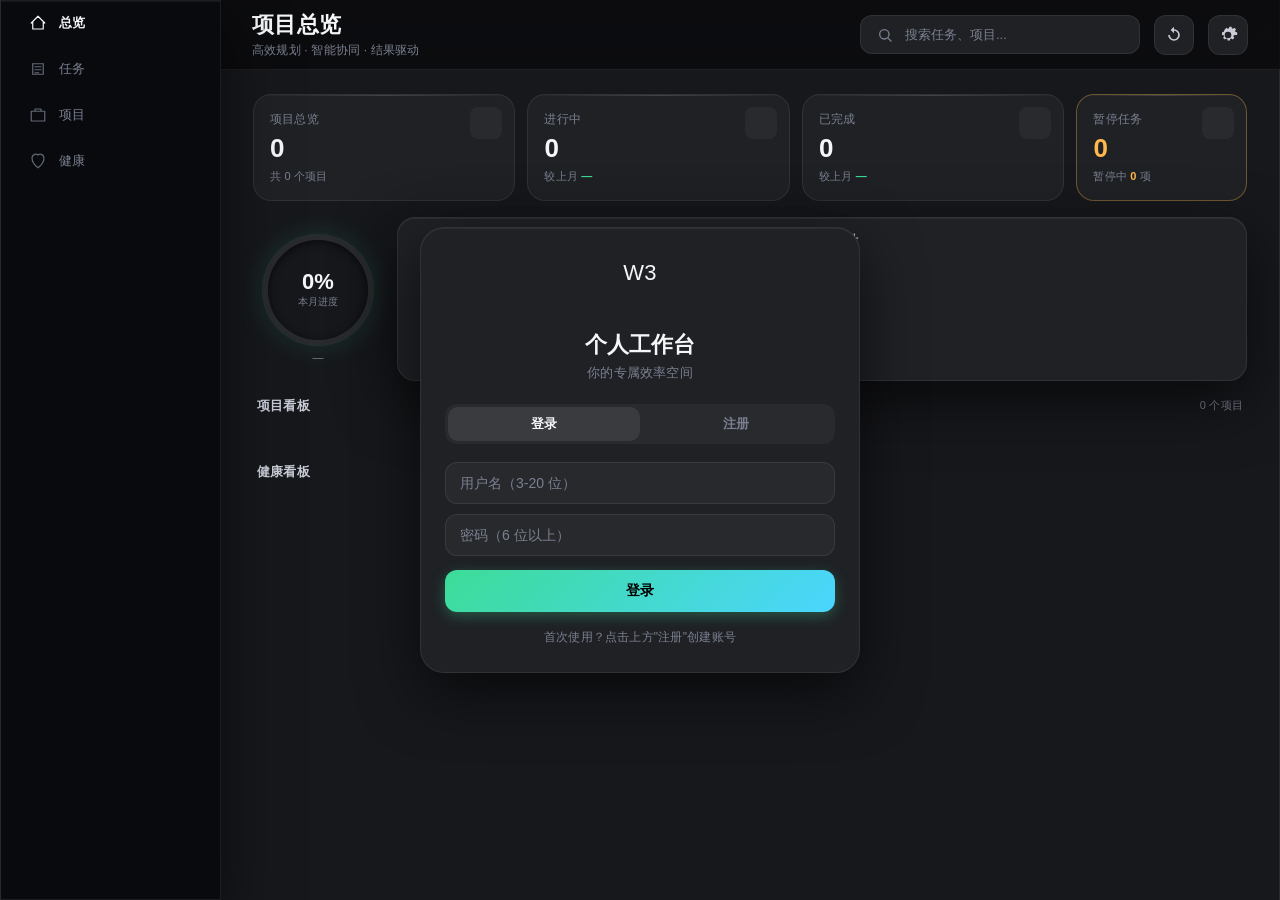
==== index.html @ 2afe7584 "总览统计联动与项目卡片交互：已完成/暂停任务关联项目、本月任务进度、睡眠图刻度与色、半小时档、项目展开任务互斥、编辑按钮、暂停配色、健康达标变色、头像背框取消" ====
<!DOCTYPE html>
<html lang="zh-CN">
<head>
<meta charset="UTF-8">
<meta name="viewport" content="width=device-width, initial-scale=1.0, maximum-scale=1.0, user-scalable=no">
<meta name="theme-color" content="#000000">
<title>个人工作台 - Personal Workbench</title>
<link rel="stylesheet" href="style.css">
</head>
<body>
  <!-- 背景动效层 -->
  <div class="bg-aurora"></div>
  <div class="bg-grid"></div>

  <!-- ========== 登录页 ========== -->
  <div class="auth-page" id="authPage">
    <div class="auth-card glass">
      <div class="auth-logo">
        <span class="brand-logo">W3</span>
      </div>
      <h1 class="auth-title">个人工作台</h1>
      <p class="auth-subtitle">你的专属效率空间</p>

      <div class="auth-tabs">
        <button class="auth-tab active" data-auth="login">登录</button>
        <button class="auth-tab" data-auth="register">注册</button>
      </div>

      <div class="auth-form">
        <input type="text" id="authUsername" placeholder="用户名（3-20 位）" autocomplete="off">
        <input type="password" id="authPassword" placeholder="密码（6 位以上）" autocomplete="off">
        <button class="btn btn-primary auth-submit" id="authSubmit">登录</button>
      </div>

      <div class="auth-hint" id="authHint">
        首次使用？点击上方"注册"创建账号
      </div>
    </div>
  </div>

  <!-- ========== App 主体（登录后显示） ========== -->
  <div id="appShell" style="display:none;">
    <!-- 顶部操作栏 -->
    <header class="top-bar">
      <div class="top-left" id="topLeft">
        <div class="avatar-wrapper" id="avatarWrap" title="点击修改头像和名称">
          <div class="avatar" id="avatarImg"></div>
          <div class="avatar-info">
            <span class="avatar-name" id="avatarName">我的工作台</span>
            <span class="avatar-company" id="avatarCompany">未设置公司</span>
          </div>
          <span class="avatar-edit-hint">✎</span>
        </div>
      </div>
      <div class="top-center" id="topCenter">
        <div class="page-title" id="pageTitle">项目总览</div>
        <div class="page-subtitle">高效规划 · 智能协同 · 结果驱动</div>
      </div>
      <div class="top-right">
        <div class="top-search" id="topSearch">
          <svg viewBox="0 0 24 24" width="16" height="16"><circle cx="11" cy="11" r="7" stroke="currentColor" stroke-width="2" fill="none"/><path d="M21 21l-4.35-4.35" stroke="currentColor" stroke-width="2" fill="none" stroke-linecap="round"/></svg>
          <input type="text" placeholder="搜索任务、项目..." id="globalSearchInput">
        </div>
        <button class="icon-btn" id="historyBtn" title="统计">
          <svg viewBox="0 0 24 24" width="20" height="20"><path d="M12 5V2L8 6l4 4V7a5 5 0 1 1-5 5H5a7 7 0 1 0 7-7Z" fill="currentColor"/></svg>
        </button>
        <button class="icon-btn" id="settingsBtn" title="设置">
          <svg viewBox="0 0 24 24" width="20" height="20"><path d="M12 8a4 4 0 1 0 0 8 4 4 0 0 0 0-8Zm9 4-2 .3a7.5 7.5 0 0 1-.6 1.5l1.3 1.6-2 2-1.6-1.3a7.5 7.5 0 0 1-1.5.6l-.3 2h-2.8l-.3-2a7.5 7.5 0 0 1-1.5-.6l-1.6 1.3-2-2 1.3-1.6a7.5 7.5 0 0 1-.6-1.5l-2-.3V8.7l2-.3a7.5 7.5 0 0 1 .6-1.5L8.1 5.3l2-2 1.6 1.3a7.5 7.5 0 0 1 1.5-.6l.3-2h2.8l.3 2a7.5 7.5 0 0 1 1.5.6l1.6-1.3 2 2-1.3 1.6a7.5 7.5 0 0 1 .6 1.5l2 .3V12Z" fill="currentColor"/></svg>
        </button>
      </div>
    </header>

    <!-- 侧边栏/底部 Tab -->
    <nav class="tab-bar glass" id="tabBar">
      <button class="tab active" data-tab="overview">
        <svg viewBox="0 0 24 24" width="20" height="20"><path d="M3 12 12 3l9 9M5 10v10h14V10" stroke="currentColor" stroke-width="1.6" fill="none" stroke-linecap="round" stroke-linejoin="round"/></svg>
        <span>总览</span>
      </button>
      <button class="tab" data-tab="tasks">
        <svg viewBox="0 0 24 24" width="20" height="20"><path d="M5 5h14v14H5zM8 9h8M8 13h8M8 17h5" stroke="currentColor" stroke-width="1.6" fill="none" stroke-linecap="round"/></svg>
        <span>任务</span>
      </button>
      <button class="tab tab-add" id="fabBtn" title="新增">
        <span class="tab-add-bg">
          <svg viewBox="0 0 24 24" width="22" height="22"><path d="M12 5v14M5 12h14" stroke="currentColor" stroke-width="2" stroke-linecap="round"/></svg>
        </span>
      </button>
      <button class="tab" data-tab="projects">
        <svg viewBox="0 0 24 24" width="20" height="20"><path d="M3 7h18v13H3zM8 7V4h8v3" stroke="currentColor" stroke-width="1.6" fill="none" stroke-linecap="round" stroke-linejoin="round"/></svg>
        <span>项目</span>
      </button>
      <button class="tab" data-tab="health">
        <svg viewBox="0 0 24 24" width="20" height="20"><path d="M12 21s-8-6-8-13A5 5 0 0 1 12 4a5 5 0 0 1 8 4c0 7-8 13-8 13Z" stroke="currentColor" stroke-width="1.6" fill="none" stroke-linecap="round"/></svg>
        <span>健康</span>
      </button>
    </nav>

    <!-- 主内容区 -->
    <main class="app-main" id="appMain">

    <!-- ========== 项目总览页 ========== -->
    <section class="page page-overview active" id="pageOverview">
      <!-- 统计卡片组 -->
      <div class="stats-row">
        <div class="stat-card">
          <div class="stat-label">项目总览</div>
          <div class="stat-value" id="statTotalProj">0</div>
          <div class="stat-meta">共 <span id="statTotalProjSub">0</span> 个项目</div>
        </div>
        <div class="stat-card">
          <div class="stat-label">进行中</div>
          <div class="stat-value" id="statActive">0</div>
          <div class="stat-meta">较上月 <span class="up" id="statActiveTrend">—</span></div>
        </div>
        <div class="stat-card">
          <div class="stat-label">已完成</div>
          <div class="stat-value" id="statDone">0</div>
          <div class="stat-meta">较上月 <span class="up" id="statDoneTrend">—</span></div>
        </div>
        <div class="stat-card paused">
          <div class="stat-label">暂停任务</div>
          <div class="stat-value" id="statPaused">0</div>
          <div class="stat-meta">暂停中 <span class="down" id="statPausedSub">0</span> 项</div>
        </div>
      </div>

      <!-- 进度飞轮 + 年度柱状图（左）+ 今日任务预览（右） -->
      <div class="progress-section">
        <div class="progress-label" id="progressDateLabel">本月进度</div>
        <div class="progress-row">
          <div class="progress-circle-wrap">
            <div class="progress-circle" id="progressCircle">
              <div class="circle-inner">
                <div class="circle-pct" id="circlePct">0%</div>
                <div class="circle-caption">本月进度</div>
              </div>
            </div>
            <div class="progress-days" id="progressDays">—</div>
          </div>
          <div class="yearly-chart glass" id="yearlyChart">
            <div class="chart-title">年度项目统计</div>
            <div class="chart-bars" id="chartBars">
              <!-- JS 渲染每月柱状图 -->
            </div>
            <div class="chart-legend">
              <span><i style="background:var(--accent)"></i> 每月新增项目</span>
            </div>
          </div>
          <!-- PC端：AI 智能助手 -->
          <div class="ai-assistant glass" id="aiAssistant">
            <div class="ai-head">
              <div class="ai-avatar">✨</div>
              <div class="ai-title">AI 智能助手</div>
            </div>
            <div class="ai-body">
              <div class="ai-section">
                <div class="ai-section-title">🎯 今日焦点</div>
                <div class="ai-focus-list" id="aiFocusList">
                  <div class="empty-hint">暂无高优先级任务</div>
                </div>
              </div>
              <div class="ai-section">
                <div class="ai-section-title">💡 智能建议</div>
                <div class="ai-suggestion" id="aiSuggestion">正在分析你的工作数据...</div>
              </div>
              <div class="ai-section">
                <div class="ai-section-title">📊 最新动态</div>
                <div class="ai-news-list" id="aiNewsList">
                  <div class="empty-hint">暂无动态</div>
                </div>
              </div>
            </div>
          </div>
        </div>
      </div>

      <!-- 项目看板 + 健康看板（左右并排） -->
      <div class="overview-bottom-row">
        <!-- 项目卡片组 -->
        <div class="overview-projects-panel">
          <div class="panel-head">
            <span class="panel-title">项目看板</span>
            <span class="panel-meta" id="overviewProjectCount">0 个项目</span>
          </div>
          <div class="projects-row" id="overviewProjects">
            <!-- JS 渲染 -->
          </div>
          <!-- 任务搜索框（位于项目看板面板下方，右侧搜索图标做确认搜索） -->
          <div class="search-bar overview-search">
            <input type="text" placeholder="搜索任务、项目..." id="searchInput">
            <button class="search-btn" id="searchBtn" title="搜索">
              <svg viewBox="0 0 24 24" width="18" height="18"><circle cx="11" cy="11" r="7" stroke="currentColor" stroke-width="1.8" fill="none" stroke-linecap="round"/><path d="M16.5 16.5 21 21" stroke="currentColor" stroke-width="1.8" fill="none" stroke-linecap="round"/></svg>
            </button>
          </div>
        </div>
        <!-- 健康看板 -->
        <div class="overview-health-panel">
          <div class="panel-head">
            <span class="panel-title">健康看板</span>
          </div>
          <div class="health-dashboard" id="healthDashboard">
            <!-- JS 渲染 -->
          </div>
        </div>
      </div>

    </section>

    <!-- ========== 任务管理页（日历 + 今日待办 + 本周任务） ========== -->
    <section class="page page-tasks" id="pageTasks">
      <!-- 日历区域 -->
      <div class="calendar-wrap glass">
        <div class="cal-header">
          <button class="cal-nav" id="prevMonth">‹</button>
          <div class="cal-title" id="calTitle">2025年5月</div>
          <button class="cal-nav" id="nextMonth">›</button>
        </div>
        <div class="cal-weekdays">
          <span>一</span><span>二</span><span>三</span><span>四</span><span>五</span><span>六</span><span>日</span>
        </div>
        <div class="cal-days" id="calDays"></div>
      </div>

      <!-- 今日待办（可折叠） -->
      <div class="collapsible-section">
        <button class="collapse-header" id="todayTasksHeader">
          <span class="collapse-title">
            <span class="collapse-icon"><svg viewBox="0 0 24 24" width="17" height="17"><rect x="4" y="4" width="16" height="16" rx="2.5" stroke="currentColor" stroke-width="1.6" fill="none"/><path d="M8 9h8M8 13h5" stroke="currentColor" stroke-width="1.6" fill="none" stroke-linecap="round"/></svg></span>
            今日待办
          </span>
          <span class="collapse-meta">
            <span class="badge" id="taskCount">0</span>
            <span class="collapse-arrow" id="todayTasksArrow">▾</span>
          </span>
        </button>
        <div class="collapse-body" id="todayTasksBody">
          <div class="task-list" id="taskList"></div>
        </div>
      </div>

      <!-- 本周任务（可折叠） -->
      <div class="collapsible-section">
        <button class="collapse-header" id="weekTasksHeader">
          <span class="collapse-title">
            <span class="collapse-icon"><svg viewBox="0 0 24 24" width="17" height="17"><rect x="3.5" y="5" width="17" height="16" rx="2" stroke="currentColor" stroke-width="1.6" fill="none"/><path d="M3.5 9.5h17M8 3v4M16 3v4" stroke="currentColor" stroke-width="1.6" fill="none" stroke-linecap="round"/></svg></span>
            本周任务
          </span>
          <span class="collapse-meta">
            <span class="badge" id="eventCount">0</span>
            <span class="collapse-arrow" id="weekTasksArrow">▾</span>
          </span>
        </button>
        <div class="collapse-body" id="weekTasksBody">
          <div class="event-list" id="eventList"></div>
        </div>
      </div>

      <!-- 所有任务（可折叠，含已完成） -->
      <div class="collapsible-section">
        <button class="collapse-header" id="allTasksHeader">
          <span class="collapse-title">
            <span class="collapse-icon"><svg viewBox="0 0 24 24" width="17" height="17"><path d="M4 6h11M4 12h11M4 18h11" stroke="currentColor" stroke-width="1.6" fill="none" stroke-linecap="round"/><circle cx="19" cy="6" r="0.8" fill="currentColor"/><circle cx="19" cy="12" r="0.8" fill="currentColor"/><circle cx="19" cy="18" r="0.8" fill="currentColor"/></svg></span>
            所有任务
          </span>
          <span class="collapse-meta">
            <span class="badge" id="taskAllCount">0</span>
            <span class="collapse-arrow" id="allTasksArrow">▾</span>
          </span>
        </button>
        <div class="collapse-body" id="allTasksBody">
          <div class="task-list" id="taskAllList"></div>
        </div>
      </div>
    </section>

    <!-- ========== 项目管理页 ========== -->
    <section class="page page-projects" id="pageProjects">
      <div class="section-header">
        <h2>我的项目</h2>
        <span class="badge" id="projCount">0</span>
      </div>
      <div class="project-summary glass" id="projSummary">
        <!-- 汇总由 JS 渲染 -->
      </div>
      <div class="project-full-list" id="projectFullList">
        <!-- 项目卡片由 JS 渲染 -->
      </div>
    </section>

    <!-- ========== 健康管理页 ========== -->
    <section class="page page-health" id="pageHealth">
      <!-- 子Tab -->
      <div class="health-tabs">
        <button class="health-tab active" data-sub="sport">运动训练</button>
        <button class="health-tab" data-sub="weight">体重管理</button>
        <button class="health-tab" data-sub="habit">习惯打卡</button>
        <button class="health-tab" data-sub="camping">户外露营</button>
      </div>

      <!-- 运动训练 -->
      <div class="health-panel active" id="panelSport">
        <!-- 计划 -->
        <div class="health-plan glass" id="sportPlan"></div>
        <!-- 录入按钮 -->
        <button class="btn btn-primary health-log-btn" id="sportLogBtn"><svg viewBox="0 0 24 24" width="18" height="18"><path d="M17 3l4 4L8 20l-5 1 1-5L17 3Z" stroke="currentColor" stroke-width="1.7" fill="none" stroke-linejoin="round"/></svg> 记录运动</button>
        <!-- 周图表 -->
        <div class="health-chart glass" id="sportChart"></div>
        <!-- 历史 -->
        <div class="health-history" id="sportHistory"></div>
      </div>

      <!-- 体重管理 -->
      <div class="health-panel" id="panelWeight">
        <div class="health-plan glass" id="weightPlan"></div>
        <button class="btn btn-primary health-log-btn" id="weightLogBtn"><svg viewBox="0 0 24 24" width="18" height="18"><path d="M17 3l4 4L8 20l-5 1 1-5L17 3Z" stroke="currentColor" stroke-width="1.7" fill="none" stroke-linejoin="round"/></svg> 记录体重</button>
        <div class="health-chart glass" id="weightChart"></div>
        <div class="health-history" id="weightHistory"></div>
      </div>

      <!-- 习惯打卡 -->
      <div class="health-panel" id="panelHabit">
        <!-- 早睡/早起 预设习惯（在添加习惯按钮上方） -->
        <div class="habit-preset" id="habitPreset"></div>
        <!-- 添加习惯按钮（与记录运动一致的横向绿色模块） -->
        <button class="btn btn-primary health-log-btn" id="habitAddBtn" style="margin-bottom:10px;">+ 添加习惯</button>
        <!-- 其他新建习惯 -->
        <div class="habit-grid" id="habitGrid">
          <!-- JS 渲染双列习惯卡 -->
        </div>
      </div>

      <!-- 户外露营 -->
      <div class="health-panel" id="panelCamping">
        <!-- 露营装备看板（最上面） -->
        <div class="camping-gear glass" id="campingGear"></div>
        <!-- 记录露营 -->
        <button class="btn btn-primary health-log-btn" id="campingLogBtn"><svg viewBox="0 0 24 24" width="18" height="18"><path d="M12 4 3 19h18L12 4Z" stroke="currentColor" stroke-width="1.7" fill="none" stroke-linejoin="round"/><path d="M12 4l2.5 15M12 4 9.5 19M5 14h14" stroke="currentColor" stroke-width="1.7" fill="none" stroke-linecap="round" stroke-linejoin="round"/></svg> 记录露营</button>
        <!-- 露营看板 -->
        <div class="camping-board glass" id="campingBoard"></div>
        <!-- 历史记录 -->
        <div class="camping-history" id="campingHistory"></div>
      </div>
    </section>
  </main>

  <!-- ========== 设置中心页（覆盖式） ========== -->
  <section class="settings-page" id="settingsPage">
    <header class="settings-header glass">
      <button class="icon-btn" id="settingsBack">‹</button>
      <h2>设置中心</h2>
      <span style="width:36px;"></span>
    </header>

    <div class="settings-body">

      <!-- 一、账号与同步 -->
      <div class="settings-group">
        <div class="group-title">一、账号与同步</div>
        <div class="settings-card glass">
          <div class="settings-row" id="rowProfile">
            <span>登录账号</span>
            <span class="settings-row-hint" id="loginAccountName">—</span>
          </div>
          <div class="settings-row clickable" id="rowChangePwd">
            <span>修改登录密码</span>
            <span class="arrow">›</span>
          </div>
          <div class="settings-row clickable" id="rowLogout">
            <span class="danger-text">退出登录</span>
            <span class="arrow">›</span>
          </div>
        </div>
      </div>

      <!-- 二、任务 & 项目通用配置 -->
      <div class="settings-group">
        <div class="group-title">二、任务 & 项目通用配置</div>
        <div class="settings-card glass">
          <div class="settings-row clickable" id="rowTagManage">
            <span>自定义标签管理</span>
            <span class="settings-row-hint" id="tagCountHint">0 个标签</span>
            <span class="arrow">›</span>
          </div>
          <div class="settings-row">
            <span>工时小数点保留</span>
            <select class="form-select-sm" id="workHourDecimals" onchange="saveSettingsPrefs()">
              <option value="0">整数</option>
              <option value="1" selected>1 位小数</option>
              <option value="2">2 位小数</option>
            </select>
          </div>
          <div class="settings-row">
            <span>工时单位</span>
            <select class="form-select-sm" id="workHourUnit" onchange="saveSettingsPrefs()">
              <option value="h" selected>小时（h）</option>
              <option value="d">天（d）</option>
            </select>
          </div>
        </div>
      </div>

      <!-- 三、文件与导出设置 -->
      <div class="settings-group">
        <div class="group-title">三、文件与导出设置</div>
        <div class="settings-card glass">
          <div class="settings-row clickable" id="rowCloudUsage">
            <span>查看本地数据大小</span>
            <span class="settings-row-hint" id="cloudUsageHint">查看占用量</span>
            <span class="arrow">›</span>
          </div>
          <div class="settings-row clickable" id="rowBatchDelete">
            <span>批量删除数据</span>
            <span class="settings-row-hint">清理无用记录</span>
            <span class="arrow">›</span>
          </div>
          <div class="settings-row clickable" id="rowExportAll">
            <span>全部数据本地备份导出</span>
            <span class="arrow">›</span>
          </div>
          <div class="settings-row clickable" id="rowImportAll">
            <span>全部数据文件导入</span>
            <span class="settings-row-hint">从备份文件恢复</span>
            <span class="arrow">›</span>
          </div>
        </div>
      </div>

      <!-- 四、视图与外观 -->
      <div class="settings-group">
        <div class="group-title">四、视图与外观</div>
        <div class="settings-card glass">
          <div class="settings-row">
            <span>主题模式</span>
            <div class="seg-control" id="themeControl">
              <button data-theme="dark" class="active">深色</button>
              <button data-theme="light">浅色</button>
            </div>
          </div>
          <div class="settings-row">
            <span>强调色</span>
            <div class="color-picker" id="accentPicker">
              <span data-accent="#3ddc97" class="active" style="background:#3ddc97"></span>
              <span data-accent="#ED5126" style="background:#ED5126"></span>
              <span data-accent="#862617" style="background:#862617"></span>
              <span data-accent="#F97D1C" style="background:#F97D1C"></span>
              <span data-accent="#FEBA07" style="background:#FEBA07"></span>
              <span data-accent="#BACF65" style="background:#BACF65"></span>
              <span data-accent="#20A162" style="background:#20A162"></span>
              <span data-accent="#22A2C3" style="background:#22A2C3"></span>
              <span data-accent="#2983BB" style="background:#2983BB"></span>
              <span data-accent="#A020F0" style="background:#A020F0"></span>
            </div>
          </div>
        </div>
      </div>

      <div class="settings-footer">
        个人工作台 v1.1 · 本地存储版<br>
        数据保存在当前浏览器中
      </div>
    </div>
  </section>

  <!-- 左下角浮动操作按钮 + 弹出菜单 -->
  <div class="fab-area" id="fabArea">
    <div class="fab-menu" id="fabMenu">
      <button class="fab-menu-item" data-action="project">
        <span class="fab-menu-icon"><svg viewBox="0 0 24 24" width="20" height="20"><path d="M3 7.5A1.5 1.5 0 0 1 4.5 6H9l2 2h8.5A1.5 1.5 0 0 1 21 9.5v9a1.5 1.5 0 0 1-1.5 1.5h-15A1.5 1.5 0 0 1 3 18.5v-11Z" stroke="currentColor" stroke-width="1.7" fill="none" stroke-linejoin="round"/></svg></span>
        <span class="fab-menu-label">新建项目</span>
      </button>
      <button class="fab-menu-item" data-action="task">
        <span class="fab-menu-icon"><svg viewBox="0 0 24 24" width="20" height="20"><rect x="4" y="4" width="16" height="16" rx="2.5" stroke="currentColor" stroke-width="1.7" fill="none"/><path d="M8 9h8M8 13h5M8 17h3" stroke="currentColor" stroke-width="1.7" fill="none" stroke-linecap="round"/></svg></span>
        <span class="fab-menu-label">新建任务</span>
      </button>
      <button class="fab-menu-item" data-action="habit">
        <span class="fab-menu-icon"><svg viewBox="0 0 24 24" width="20" height="20"><circle cx="12" cy="12" r="8.5" stroke="currentColor" stroke-width="1.7" fill="none"/><path d="M12 8v8M8 12h8" stroke="currentColor" stroke-width="1.7" fill="none" stroke-linecap="round"/></svg></span>
        <span class="fab-menu-label">添加习惯</span>
      </button>
    </div>
  </div>

  <!-- 修改密码弹层 -->
  <div class="modal-mask" id="pwdModal">
    <div class="modal glass">
      <div class="modal-head">
        <h3>修改密码</h3>
        <button class="modal-close" id="pwdClose">×</button>
      </div>
      <div class="modal-body">
        <label class="form-label">原密码</label>
        <input type="password" id="oldPwd" placeholder="输入原密码">
        <label class="form-label">新密码</label>
        <input type="password" id="newPwd" placeholder="6 位以上">
        <label class="form-label">确认新密码</label>
        <input type="password" id="newPwd2" placeholder="再次输入">
      </div>
      <div class="modal-foot">
        <button class="btn btn-ghost" id="pwdCancel">取消</button>
        <button class="btn btn-primary" id="pwdSave">确认修改</button>
      </div>
    </div>
  </div>

  <!-- 头像/公司编辑弹层 -->
  <div class="modal-mask" id="profileModal">
    <div class="modal glass">
      <div class="modal-head">
        <h3>编辑资料</h3>
        <button class="modal-close" id="profileClose">×</button>
      </div>
      <div class="modal-body profile-body">
        <div class="profile-avatar-section">
          <div class="profile-avatar-preview" id="profileAvatarPreview"></div>
          <div class="profile-avatar-actions">
            <button class="btn btn-ghost btn-sm" id="pickEmoji">选表情</button>
            <button class="btn btn-ghost btn-sm" id="pickColor">换颜色</button>
            <button class="btn btn-ghost btn-sm" id="pickImage">📷 上传图片</button>
          </div>
          <input type="file" id="avatarImageFile" accept="image/*" style="display:none;">
          <div class="emoji-picker" id="emojiPicker" style="display:none;">
            <span>😀</span><span>😎</span><span>🤩</span><span>🚀</span><span>💼</span>
            <span>💡</span><span>🔥</span><span>⭐</span><span>🎯</span><span>🏆</span>
            <span>💪</span><span>🧠</span><span>📊</span><span>📋</span><span>✅</span>
            <span>⚡</span><span>🎨</span><span>🔧</span><span>📱</span><span>💻</span>
          </div>
          <div class="color-picker-grid" id="colorPickerGrid" style="display:none;">
            <span style="background:#3ddc97"></span>
            <span style="background:#4ad6ff"></span>
            <span style="background:#a78bfa"></span>
            <span style="background:#f0abfc"></span>
            <span style="background:#ffb84a"></span>
            <span style="background:#ff5a5f"></span>
            <span style="background:#6366f1"></span>
            <span style="background:#14b8a6"></span>
            <span style="background:#f97316"></span>
            <span style="background:#8b5cf6"></span>
            <span style="background:#ec4899"></span>
            <span style="background:#06b6d4"></span>
          </div>
        </div>
        <label class="form-label">昵称</label>
        <input type="text" id="profileName" placeholder="输入你的昵称" maxlength="12">
        <label class="form-label">公司</label>
        <input type="text" id="profileCompany" placeholder="输入公司/团队名称" maxlength="20">
      </div>
      <div class="modal-foot">
        <button class="btn btn-ghost" id="profileCancel">取消</button>
        <button class="btn btn-primary" id="profileSave">保存</button>
      </div>
    </div>
  </div>

  <!-- 导入文件 -->
  <input type="file" id="importFile" accept="application/json" style="display:none;">
  </div><!-- /appShell -->

  <!-- 健康数据录入弹层 -->
  <div class="modal-mask" id="healthLogModal">
    <div class="modal glass">
      <div class="modal-head">
        <h3 id="healthLogTitle">记录数据</h3>
        <button class="modal-close" id="healthLogClose">×</button>
      </div>
      <div class="modal-body" id="healthLogBody">
        <!-- JS 动态渲染 -->
      </div>
      <div class="modal-foot">
        <button class="btn btn-ghost" id="healthLogCancel">取消</button>
        <button class="btn btn-primary" id="healthLogSave">保存</button>
      </div>
    </div>
  </div>

  <!-- 添加习惯弹层 -->
  <div class="modal-mask" id="habitAddModal">
    <div class="modal glass">
      <div class="modal-head">
        <h3 id="habitModalTitle">添加习惯</h3>
        <button class="modal-close" id="habitAddClose">×</button>
      </div>
      <div class="modal-body">
        <label class="form-label">习惯类型</label>
        <select id="habitType" class="form-select">
          <option value="simple">📌 简单打卡（点一次即完成）</option>
          <option value="reading">📖 读书打卡（记录时长）</option>
          <option value="sleep">🌙 早睡打卡（自动记录入睡时间）</option>
          <option value="wake">☀️ 早起打卡（自动记录起床时间）</option>
          <option value="water">💧 喝水打卡（每次 300ml，每日目标 8 杯）</option>
        </select>

        <div class="habit-type-fields" id="habitFieldsSimple" style="display:block;">
          <label class="form-label">习惯名称</label>
          <input type="text" id="habitName" placeholder="如：冥想、写日记..." maxlength="10">
          <label class="form-label">图标</label>
          <div class="habit-icon-pick" id="habitIconPick">
            <span>📖</span><span>💧</span><span>🏃</span><span>🧘</span><span>🎵</span>
            <span>📝</span><span>🍎</span><span>💊</span><span>🚶</span><span>☀️</span>
            <span>🌙</span><span>📱</span><span>🎬</span><span>📚</span><span>✍️</span>
            <span>🧹</span><span>🐱</span><span>🌱</span><span>💪</span><span>🎯</span>
          </div>
          <label class="form-label">每日目标</label>
          <input type="text" id="habitGoal" placeholder="如：1次 / 30分钟" maxlength="15">
        </div>

        <div class="habit-type-fields" id="habitFieldsReading" style="display:none;">
          <label class="form-label">每日阅读目标（分钟）</label>
          <input type="number" id="readingDuration" placeholder="如：30" value="30" min="5" max="300">
        </div>

        <div class="habit-type-fields" id="habitFieldsSleep" style="display:none;">
          <label class="form-label">目标入睡时间</label>
          <input type="time" id="sleepTargetTime" value="23:00">
          <p class="form-hint">打卡时自动记录当前时间为入睡时间</p>
        </div>

        <div class="habit-type-fields" id="habitFieldsWake" style="display:none;">
          <label class="form-label">目标起床时间</label>
          <input type="time" id="wakeTargetTime" value="07:00">
          <p class="form-hint">打卡时自动记录当前时间为起床时间</p>
        </div>

        <div class="habit-type-fields" id="habitFieldsWater" style="display:none;">
          <label class="form-label">每日目标杯数</label>
          <input type="number" id="waterCups" value="8" min="1" max="20">
          <p class="form-hint">每点一次打卡 = 300ml，目标 8 杯/天</p>
        </div>
      </div>
      <div class="modal-foot">
        <button class="btn btn-ghost" id="habitAddCancel">取消</button>
        <button class="btn btn-primary" id="habitAddSave">添加</button>
      </div>
    </div>
  </div>

  <!-- 记录露营弹层 -->
  <div class="modal-mask" id="campingLogModal">
    <div class="modal glass">
      <div class="modal-head">
        <h3>⛺ 记录露营</h3>
        <button class="modal-close" id="campingLogClose">×</button>
      </div>
      <div class="modal-body">
        <label class="form-label">露营地点</label>
        <input type="text" id="campLoc" placeholder="例如：莫干山营地" maxlength="30">
        <label class="form-label">交通方式</label>
        <select id="campTransport" class="form-select">
          <option value="骑行">骑行</option>
          <option value="电动车">电动车</option>
          <option value="汽车">汽车</option>
          <option value="公共">公共</option>
        </select>
        <label class="form-label">露营人员</label>
        <select id="campPeople" class="form-select">
          <option value="家人">家人</option>
          <option value="朋友">朋友</option>
          <option value="随缘">随缘</option>
        </select>
        <label class="form-label">露营评级</label>
        <select id="campRating" class="form-select">
          <option value="优秀">优秀</option>
          <option value="良好">良好</option>
          <option value="说得过去">说得过去</option>
          <option value="扑街">扑街</option>
        </select>
        <label class="form-label">露营类别</label>
        <select id="campCategory" class="form-select">
          <option value="获能">获能</option>
          <option value="散心">散心</option>
          <option value="锻炼">锻炼</option>
          <option value="野炊">野炊</option>
        </select>
        <label class="form-label">备注（可选）</label>
        <input type="text" id="campNote" placeholder="补充说明..." maxlength="60">
      </div>
      <div class="modal-foot">
        <button class="btn btn-ghost" id="campingLogCancel">取消</button>
        <button class="btn btn-primary" id="campingLogSave">保存</button>
      </div>
    </div>
  </div>

  <!-- 编辑露营装备弹层 -->
  <div class="modal-mask" id="campingGearModal">
    <div class="modal glass">
      <div class="modal-head">
        <h3 id="campingGearTitle">编辑露营装备</h3>
        <button class="modal-close" id="campingGearClose">×</button>
      </div>
      <div class="modal-body">
        <label class="form-label">装备清单</label>
        <textarea id="campingGearInput" rows="5" placeholder="如：帐篷 / 睡袋 / 防潮垫 / 头灯 / 烧烤架 ..."></textarea>
        <p class="form-hint">换行可分行填写，保存后会显示在露营装备看板。</p>
      </div>
      <div class="modal-foot">
        <button class="btn btn-ghost" id="campingGearCancel">取消</button>
        <button class="btn btn-primary" id="campingGearSave">保存</button>
      </div>
    </div>
  </div>

  <!-- 新增/编辑任务弹层 -->
  <div class="modal-mask" id="taskModal">
    <div class="modal glass">
      <div class="modal-head">
        <h3 id="modalTitle">新建任务</h3>
        <button class="modal-close" id="modalClose">×</button>
      </div>
      <div class="modal-body">
        <label class="form-label">任务标题</label>
        <input type="text" id="taskTitle" placeholder="例如：完成产品需求文档">

        <label class="form-label">所属项目</label>
        <select id="taskProject">
          <!-- 由 JS 动态填充项目列表 -->
        </select>

        <div class="form-row">
          <div class="form-col">
            <label class="form-label">优先级</label>
            <select id="taskPriority">
              <option value="low">低</option>
              <option value="mid" selected>中</option>
              <option value="high">高</option>
            </select>
          </div>
          <div class="form-col datetime-col">
            <label class="form-label">执行时间</label>
            <div class="dt-pair">
              <input type="date" id="taskDate" value="">
              <input type="time" id="taskTime" value="">
            </div>
          </div>
        </div>

        <label class="form-label">备注（可选）</label>
        <textarea id="taskNote" rows="2" placeholder="补充说明..."></textarea>
      </div>
      <div class="modal-foot">
        <button class="btn btn-ghost" id="modalCancel">取消</button>
        <button class="btn btn-primary" id="modalSave">保存</button>
      </div>
    </div>
  </div>

  <!-- 新增/编辑项目弹层 -->
  <div class="modal-mask" id="projectModal">
    <div class="modal glass">
      <div class="modal-head">
        <h3 id="projectModalTitle">新建项目</h3>
        <button class="modal-close" id="projectClose">×</button>
      </div>
      <div class="modal-body">
        <label class="form-label">项目名称</label>
        <input type="text" id="projName" placeholder="例如：小程序改版">
        <label class="form-label">项目编号</label>
        <input type="text" id="projCode" placeholder="例如：YX-JG-2026-001">
        <label class="form-label">项目类型</label>
        <select id="projType">
          <option value="旧改建筑">旧改建筑</option>
          <option value="旧改场地">旧改场地</option>
          <option value="室内空间改造">室内空间改造</option>
          <option value="别墅方案设计">别墅方案设计</option>
          <option value="室内全案设计">室内全案设计</option>
          <option value="展厅方案设计">展厅方案设计</option>
        </select>
        <label class="form-label">起始时间</label>
        <div class="dt-pair">
          <input type="date" id="projStartDate">
          <input type="time" id="projStartTime">
        </div>
        <label class="form-label">预计完成时间</label>
        <div class="dt-pair">
          <input type="date" id="projDueDate">
          <input type="time" id="projDueTime">
        </div>
        <label class="form-label">项目地址</label>
        <input type="text" id="projAddress" placeholder="例如：https://xxx.com 或物理位置">
        <label class="form-label">项目标签</label>
        <div class="project-tag-select" id="projTagSelect"></div>
        <label class="form-label">项目备注</label>
        <textarea id="projNote" rows="3" placeholder="补充说明项目背景、目标等..."></textarea>
        <label class="form-label">项目状态</label>
        <select id="projStatus">
          <option value="active">进行中</option>
          <option value="paused">已暂停</option>
          <option value="done">已完成</option>
        </select>
      </div>
      <div class="modal-foot">
        <button class="btn-icon btn-del" id="projectDel" title="删除项目">
          <svg viewBox="0 0 24 24" width="20" height="20"><path d="M4 7h16M9 7V5h6v2M6 7l1 13h10l1-13M10 11v5M14 11v5" stroke="currentColor" stroke-width="1.6" fill="none" stroke-linecap="round" stroke-linejoin="round"/></svg>
        </button>
        <button class="btn btn-ghost" id="projectCancel">取消</button>
        <button class="btn btn-primary" id="projectSave">保存</button>
      </div>
    </div>
  </div>

  <!-- Toast -->
  <div class="toast" id="toast"></div>

  <script src="app.js"></script>
</body>
</html>
---- style.css ----
/* ================= 全局变量 ================= */
:root {
  --bg-0: #17181c;
  --bg-1: #0b0d12;
  --glass-bg: #1f2125;
  --glass-border: rgba(255, 255, 255, 0.08);
  --glass-hl: rgba(255, 255, 255, 0.04);
  --text-0: #f5f6f8;
  --text-1: #c8ccd6;
  --text-2: #7a8090;
  --accent: #3ddc97;
  --accent-2: #4ad6ff;
  --danger: #ff5a5f;
  --warning: #ffb84a;
  --shadow: 0 20px 60px rgba(0, 0, 0, 0.6);
  --radius: 18px;
  --radius-sm: 12px;
}

* {
  box-sizing: border-box;
  -webkit-tap-highlight-color: transparent;
}

html, body {
  margin: 0;
  padding: 0;
  background: var(--bg-0);
  color: var(--text-0);
  font-family: -apple-system, BlinkMacSystemFont, "PingFang SC", "Microsoft YaHei", "Segoe UI", sans-serif;
  font-size: 14px;
  overflow-x: hidden;
  min-height: 100vh;
  letter-spacing: 0.2px;
}

body {
  position: relative;
  max-width: 480px;
  margin: 0 auto;
  background: var(--bg-0);
  min-height: 100vh;
  padding-bottom: 90px;
  overflow-x: hidden;
}

/* ================= 隐藏滚动条（保留滚动） ================= */
* {
  scrollbar-width: none;            /* Firefox */
  -ms-overflow-style: none;         /* IE / 旧Edge */
}
*::-webkit-scrollbar {
  display: none;                    /* Chrome / Safari / Edge */
}

/* ================= 背景 ================= */
.bg-aurora {
  position: fixed;
  inset: 0;
  z-index: -2;
  background:
    radial-gradient(ellipse 60% 50% at 20% 0%, rgba(74, 214, 255, 0.18), transparent 60%),
    radial-gradient(ellipse 50% 40% at 80% 10%, rgba(61, 220, 151, 0.12), transparent 60%),
    radial-gradient(ellipse 70% 60% at 50% 90%, rgba(120, 90, 255, 0.18), transparent 60%),
    linear-gradient(180deg, #050608 0%, #0b0d12 100%);
  filter: blur(0.5px);
}

.bg-grid {
  position: fixed;
  inset: 0;
  z-index: -1;
  background-image:
    linear-gradient(rgba(255, 255, 255, 0.02) 1px, transparent 1px),
    linear-gradient(90deg, rgba(255, 255, 255, 0.02) 1px, transparent 1px);
  background-size: 32px 32px;
  mask-image: radial-gradient(ellipse at center, black 30%, transparent 80%);
}

/* ================= 顶部栏 ================= */
.top-bar {
  display: flex;
  align-items: center;
  justify-content: space-between;
  padding: 10px 14px 4px;
}
.top-left { flex: 1; }
.top-center { display: none; }
.top-search { display: none; }
.top-right { display: flex; gap: 6px; }
.icon-btn {
  width: 36px;
  height: 36px;
  border-radius: 12px;
  background: var(--glass-bg);
  border: 1px solid var(--glass-border);
  backdrop-filter: blur(20px);
  -webkit-backdrop-filter: blur(20px);
  color: var(--text-1);
  display: flex;
  align-items: center;
  justify-content: center;
  cursor: pointer;
  transition: all 0.2s;
}
.icon-btn:hover { color: var(--text-0); background: rgba(255,255,255,0.08); }
.icon-btn:active { transform: scale(0.94); }

/* 头像区域 */
.avatar-wrapper {
  display: inline-flex;
  align-items: center;
  gap: 8px;
  padding: 4px 6px;
  border-radius: 12px;
  background: transparent;
  border: none;
  cursor: pointer;
  transition: all 0.2s;
  position: relative;
}
.avatar-wrapper:hover { background: rgba(255,255,255,0.05); }
.avatar-wrapper:active { transform: scale(0.97); }
.avatar {
  width: 36px;
  height: 36px;
  border-radius: 12px;
  display: flex;
  align-items: center;
  justify-content: center;
  font-size: 20px;
  flex-shrink: 0;
  box-shadow: 0 4px 12px rgba(61, 220, 151, 0.3);
  transition: background 0.3s;
}
.avatar-info {
  display: flex;
  flex-direction: column;
  gap: 1px;
  min-width: 0;
}
.avatar-name {
  font-size: 14px;
  font-weight: 600;
  color: var(--text-0);
  line-height: 1.2;
  white-space: nowrap;
  overflow: hidden;
  text-overflow: ellipsis;
  max-width: 110px;
}
.avatar-company {
  font-size: 11px;
  color: var(--text-2);
  line-height: 1.2;
  white-space: nowrap;
  overflow: hidden;
  text-overflow: ellipsis;
  max-width: 110px;
}
.avatar-edit-hint {
  font-size: 12px;
  color: var(--text-2);
  opacity: 0;
  transition: opacity 0.2s;
  flex-shrink: 0;
}
.avatar-wrapper:hover .avatar-edit-hint { opacity: 1; }

/* ================= 通用玻璃态 ================= */
.glass {
  background: var(--glass-bg);
  border: 1px solid var(--glass-border);
  backdrop-filter: blur(24px) saturate(180%);
  -webkit-backdrop-filter: blur(24px) saturate(180%);
  box-shadow:
    inset 0 1px 0 rgba(255, 255, 255, 0.06),
    var(--shadow);
}

/* ================= 主区 ================= */
.app-main {
  padding: 8px 14px 12px;
  position: relative;
}
.page {
  display: none;
  animation: fadeIn 0.3s ease;
}
.page.active { display: block; }

@keyframes fadeIn {
  from { opacity: 0; transform: translateY(8px); }
  to { opacity: 1; transform: translateY(0); }
}

.section-header {
  display: flex;
  align-items: center;
  justify-content: space-between;
  padding: 16px 4px 10px;
}
.section-header h2 {
  font-size: 17px;
  font-weight: 600;
  margin: 0;
}
.badge {
  background: var(--accent);
  color: #000;
  font-size: 11px;
  font-weight: 700;
  padding: 2px 8px;
  border-radius: 10px;
}

/* ================= 统计卡片 ================= */
.stats-row {
  display: grid;
  grid-template-columns: 1fr 1fr;
  gap: 10px;
  margin: 8px 0 14px;
}
.stat-card {
  background: var(--glass-bg);
  border: 1px solid var(--glass-border);
  border-radius: var(--radius-sm);
  padding: 14px;
  backdrop-filter: blur(20px);
  -webkit-backdrop-filter: blur(20px);
  position: relative;
  overflow: hidden;
}
.stat-card::before {
  content: "";
  position: absolute;
  top: 0; left: 0; right: 0;
  height: 1px;
  background: linear-gradient(90deg, transparent, rgba(255,255,255,0.15), transparent);
}
.stat-label { font-size: 12px; color: var(--text-2); margin-bottom: 4px; }
.stat-value {
  font-size: 26px;
  font-weight: 700;
  color: var(--text-0);
  line-height: 1.1;
  margin-bottom: 4px;
}
.stat-meta { font-size: 11px; color: var(--text-2); }
.stat-meta .up { color: var(--accent); font-weight: 600; }
.stat-meta .down { color: var(--danger); font-weight: 600; }
.stat-card.danger { border-color: rgba(255, 90, 95, 0.3); }
.stat-card.danger .stat-value { color: var(--danger); }
/* 暂停任务卡：配色与项目页「已暂停」一致（warning 橙黄） */
.stat-card.paused { border-color: rgba(255, 184, 74, 0.35); }
.stat-card.paused .stat-value { color: var(--warning); }
.stat-card.paused .stat-meta .down { color: var(--warning); }

/* ================= 进度飞轮 + 年度柱状图 ================= */
.progress-section {
  margin: 8px 0 14px;
}
.progress-label {
  font-size: 12px;
  color: var(--text-2);
  margin-bottom: 10px;
  text-align: center;
}
.progress-row {
  display: flex;
  gap: 10px;
  align-items: stretch;
}
.progress-circle-wrap {
  flex: 0 0 130px;
  display: flex;
  flex-direction: column;
  align-items: center;
}
.progress-circle {
  width: 110px;
  height: 110px;
  border-radius: 50%;
  background: conic-gradient(var(--accent) 0% 0%, rgba(255,255,255,0.08) 0% 100%);
  display: flex;
  align-items: center;
  justify-content: center;
  position: relative;
  box-shadow:
    0 0 0 1px rgba(255,255,255,0.06),
    0 0 30px rgba(61, 220, 151, 0.15);
  transition: background 0.4s ease;
}
.progress-circle::before {
  content: "";
  position: absolute;
  inset: 5px;
  background: var(--bg-0);   /* 进度环内部背景：原 var(--bg-1)(近黑) 改用全局背景 #17181c */
  border-radius: 50%;
  box-shadow: inset 0 2px 8px rgba(0,0,0,0.6);
}
.circle-inner {
  position: relative;
  z-index: 1;
  text-align: center;
}
.circle-pct {
  font-size: 24px;
  font-weight: 800;
  color: var(--text-0);
  line-height: 1;
}
.circle-caption {
  font-size: 10px;
  color: var(--text-2);
  margin-top: 2px;
}
.progress-days {
  margin-top: 6px;
  font-size: 11px;
  color: var(--text-2);
  text-align: center;
}
.progress-days strong { color: var(--accent); font-size: 13px; }

/* 年度柱状图 */
.yearly-chart {
  flex: 1;
  min-width: 0;
  min-height: 140px;
  border-radius: var(--radius-sm);
  padding: 12px;
  display: flex;
  flex-direction: column;
}
.chart-title {
  font-size: 12px;
  font-weight: 600;
  color: var(--text-1);
  margin-bottom: 8px;
  text-align: center;
}
.chart-bars {
  display: flex;
  align-items: flex-end;
  gap: 2px;
  min-height: 90px;
  height: 90px;
  padding: 0 2px;
  flex: 1;
}
.chart-month {
  flex: 1;
  min-width: 0;
  display: flex;
  flex-direction: column;
  align-items: center;
  gap: 3px;
}
.chart-bar-stack {
  width: 10px;
  max-width: 10px;
  min-width: 10px;
  background: rgba(255,255,255,0.06);
  border-radius: 3px;
  position: relative;
  overflow: hidden;
}
.chart-bar-fill {
  position: absolute;
  bottom: 0;
  left: 0;
  right: 0;
  background: var(--accent);
  border-radius: 3px;
  min-height: 0;
  transition: height 0.4s ease;
}
.chart-month-label {
  font-size: 9px;
  color: var(--text-2);
  text-align: center;
  white-space: nowrap;
  font-variant-numeric: tabular-nums;
}
.chart-badge {
  font-size: 9px;
  font-weight: 600;
  color: var(--accent);
  line-height: 1;
  font-variant-numeric: tabular-nums;
}
.chart-legend {
  display: flex;
  gap: 14px;
  justify-content: center;
  margin-top: 8px;
  font-size: 10px;
  color: var(--text-2);
}
.chart-legend i {
  display: inline-block;
  width: 10px;
  height: 10px;
  border-radius: 2px;
  margin-right: 4px;
  vertical-align: -1px;
}

/* ================= 项目卡片 ================= */
.projects-row {
  display: flex;
  gap: 10px;
  overflow-x: auto;
  padding: 4px 2px 8px;
  margin: 0 -14px;
  padding-left: 14px;
  padding-right: 14px;
  scrollbar-width: none;
}
.projects-row::-webkit-scrollbar { display: none; }
.project-card {
  min-width: 110px;
  background: var(--glass-bg);
  border: 1px solid var(--glass-border);
  border-radius: var(--radius-sm);
  padding: 12px;
  backdrop-filter: blur(20px);
  -webkit-backdrop-filter: blur(20px);
  flex-shrink: 0;
  transition: all 0.2s;
  cursor: pointer;
}
.project-card:active { transform: scale(0.97); }
.project-card.active {
  background: linear-gradient(135deg, rgba(61, 220, 151, 0.15), rgba(74, 214, 255, 0.1));
  border-color: rgba(61, 220, 151, 0.4);
  box-shadow: 0 0 24px rgba(61, 220, 151, 0.2);
}
.project-head {
  display: flex;
  justify-content: space-between;
  align-items: center;
  margin-bottom: 6px;
}
.project-tag {
  font-size: 10px;
  padding: 2px 6px;
  border-radius: 6px;
  background: rgba(255,255,255,0.06);
  color: var(--text-1);
}
.project-card.active .project-tag {
  background: rgba(61, 220, 151, 0.2);
  color: var(--accent);
}
.project-id {
  font-size: 10px;
  color: var(--text-2);
}
.project-title {
  font-size: 13px;
  font-weight: 600;
  margin-bottom: 4px;
}
.project-code {
  font-size: 11px;
  color: var(--text-2);
  margin-bottom: 4px;
  font-variant-numeric: tabular-nums;
}
.project-meta {
  font-size: 11px;
  color: var(--text-2);
}
/* 总览项目卡片标签 */
.proj-card-tags {
  display: flex;
  flex-wrap: wrap;
  gap: 4px;
  margin-top: 6px;
}
.proj-tag-chip {
  font-size: 9px;
  padding: 2px 6px;
  border-radius: 6px;
  background: rgba(74, 214, 255, 0.15);
  color: var(--accent-2);
  white-space: nowrap;
}
.proj-full-tags {
  display: flex;
  flex-wrap: wrap;
  gap: 5px;
  margin: 2px 0 8px;
}

/* ================= 搜索栏 ================= */
.search-bar {
  margin-top: 14px;
  background: var(--glass-bg);
  border: 1px solid var(--glass-border);
  border-radius: 14px;
  padding: 10px 14px;
  backdrop-filter: blur(20px);
  -webkit-backdrop-filter: blur(20px);
  display: flex;
  align-items: center;
  gap: 8px;
}
.search-bar input {
  width: 100%;
  background: transparent;
  border: none;
  outline: none;
  color: var(--text-0);
  font-size: 13px;
  flex: 1;
  min-width: 0;
}
.search-bar input::placeholder { color: var(--text-2); }
.search-btn {
  background: none;
  border: none;
  cursor: pointer;
  color: var(--text-2);
  display: flex;
  align-items: center;
  padding: 2px;
  flex-shrink: 0;
  transition: color 0.2s;
}
.search-btn:hover { color: var(--accent); }
.search-btn svg { display: block; }

/* ================= 任务列表 ================= */
.task-list { display: flex; flex-direction: column; gap: 8px; }
.task-item {
  display: flex;
  align-items: center;
  gap: 12px;
  background: var(--glass-bg);
  border: 1px solid var(--glass-border);
  border-radius: var(--radius-sm);
  padding: 12px 14px;
  backdrop-filter: blur(20px);
  -webkit-backdrop-filter: blur(20px);
  transition: all 0.2s;
}
.task-item.done { opacity: 0.5; }
.task-item.done .task-title { text-decoration: line-through; }
.task-check {
  width: 20px;
  height: 20px;
  border-radius: 50%;
  border: 1.5px solid var(--text-2);
  flex-shrink: 0;
  cursor: pointer;
  position: relative;
  transition: all 0.2s;
}
.task-check.checked {
  background: var(--accent);
  border-color: var(--accent);
}
.task-check.checked::after {
  content: "✓";
  position: absolute;
  inset: 0;
  display: flex;
  align-items: center;
  justify-content: center;
  color: #000;
  font-size: 13px;
  font-weight: 700;
}
.task-body { flex: 1; min-width: 0; }
.task-title { font-size: 14px; font-weight: 500; margin-bottom: 4px; }
.task-meta {
  display: flex;
  gap: 8px;
  font-size: 11px;
  color: var(--text-2);
}
.task-prio {
  display: inline-block;
  width: 6px;
  height: 6px;
  border-radius: 50%;
  margin-right: 4px;
}
.task-prio.high { background: var(--danger); }
.task-prio.mid { background: var(--warning); }
.task-prio.low { background: var(--text-2); }
.task-actions {
  display: flex;
  gap: 8px;
  align-items: center;
}
.task-actions button {
  background: transparent;
  border: none;
  color: var(--text-2);
  cursor: pointer;
  padding: 8px;
  font-size: 22px;
  line-height: 1;
  min-width: 36px;
  min-height: 36px;
  display: flex;
  align-items: center;
  justify-content: center;
  border-radius: 8px;
}
.task-actions button:hover { color: var(--text-0); background: rgba(255,255,255,0.06); }
.task-actions button:active { background: rgba(255,255,255,0.1); }

.empty-tip {
  text-align: center;
  color: var(--text-2);
  padding: 40px 20px;
  font-size: 13px;
}

/* ================= 日历 ================= */
.calendar-wrap {
  border-radius: var(--radius);
  padding: 12px;
  margin-top: 6px;
}
.cal-header {
  display: flex;
  align-items: center;
  justify-content: space-between;
  margin-bottom: 6px;
}
.cal-title { font-size: 15px; font-weight: 600; }
.cal-nav {
  width: 30px;
  height: 30px;
  border-radius: 8px;
  background: rgba(255,255,255,0.05);
  border: 1px solid var(--glass-border);
  color: var(--text-1);
  font-size: 18px;
  cursor: pointer;
  display: flex;
  align-items: center;
  justify-content: center;
}
.cal-nav:hover { background: rgba(255,255,255,0.1); }
.cal-weekdays {
  display: grid;
  grid-template-columns: repeat(7, 1fr);
  text-align: center;
  font-size: 10px;
  color: var(--text-2);
  padding: 4px 0;
  border-bottom: 1px solid var(--glass-border);
}
.cal-weekdays span { padding: 2px 0; }
.cal-days {
  display: grid;
  grid-template-columns: repeat(7, 1fr);
  gap: 1px;
  margin-top: 4px;
}
.cal-day {
  aspect-ratio: 1;
  display: flex;
  flex-direction: column;
  align-items: center;
  justify-content: center;
  border-radius: 50%;
  font-size: 12px;
  cursor: pointer;
  position: relative;
  color: var(--text-1);
  transition: all 0.15s;
  width: 32px;
  height: 32px;
  margin: 2px auto;
}
.cal-day:hover { background: rgba(255,255,255,0.05); }
.cal-day.muted { color: var(--text-2); opacity: 0.4; }
.cal-day.today {
  background: var(--accent);
  color: #000;
  font-weight: 700;
  border-radius: 50%;
  width: 30px;
  height: 30px;
}
.cal-day.selected {
  background: rgba(61, 220, 151, 0.2);
  color: var(--accent);
  border: 1px solid var(--accent);
  border-radius: 50%;
}
/* 高优先级任务日期：醒目的红色圆环 + 右上角红点 */
.cal-day.high-task {
  border: 1.5px solid var(--danger);
  border-radius: 50%;
  background: transparent;
  color: var(--text-0);
  position: relative;
}
.cal-day.high-task::after {
  content: "";
  position: absolute;
  top: 2px;
  right: 2px;
  width: 5px;
  height: 5px;
  background: var(--danger);
  border-radius: 50%;
}
.cal-day.high-task.today {
  background: var(--danger);
  color: #000;
  border: 1.5px solid var(--danger);
}
.cal-day.high-task.today::after { display: none; }
.cal-day.high-task.selected {
  background: rgba(255, 90, 95, 0.25);
  color: var(--danger);
  border: 1.5px solid var(--danger);
}
/* 有任务的日子：单线圆环 */
.cal-day.has-task {
  border: 1.5px solid var(--accent);
  border-radius: 50%;
  background: transparent;
  color: var(--text-0);
}
.cal-day.has-task.today {
  background: var(--accent);
  color: #000;
  border: 1.5px solid var(--accent);
}
.cal-day.has-task.selected {
  background: rgba(61, 220, 151, 0.25);
  color: var(--accent);
  border: 1.5px solid var(--accent);
}
/* 本周日期：虚线外圈 */
.cal-day.this-week {
  border: 1px dashed var(--text-2);
  border-radius: 50%;
}
.cal-day.this-week.has-task {
  border: 1.5px solid var(--accent);
  outline: 1px dashed var(--text-2);
  outline-offset: 1px;
}
.cal-day.this-week.today {
  outline: 1px dashed var(--text-2);
  outline-offset: 1px;
  border: 1.5px solid var(--accent);
}

.event-list { display: flex; flex-direction: column; gap: 8px; }
.event-item {
  background: var(--glass-bg);
  border: 1px solid var(--glass-border);
  border-radius: var(--radius-sm);
  padding: 12px 14px;
  display: flex;
  align-items: center;
  gap: 12px;
  backdrop-filter: blur(20px);
  -webkit-backdrop-filter: blur(20px);
}
.event-bar {
  width: 3px;
  height: 32px;
  border-radius: 2px;
  background: var(--accent);
}
.event-bar.high { background: var(--danger); }
.event-bar.mid { background: var(--warning); }
.event-bar.low { background: var(--accent-2); }
.event-body { flex: 1; }
.event-title { font-size: 14px; font-weight: 500; }
.event-time { font-size: 11px; color: var(--text-2); margin-top: 2px; }

/* ================= FAB ================= */
.fab-area {
  position: fixed;
  left: 50%;
  bottom: 78px;
  transform: translateX(-50%);
  z-index: 55;
  pointer-events: none;
}
.fab-menu {
  position: absolute;
  bottom: 64px;
  left: 50%;
  transform: translateX(-50%) translateY(10px);
  display: flex;
  flex-direction: column;
  gap: 8px;
  opacity: 0;
  pointer-events: none;
  transition: all 0.25s cubic-bezier(0.16, 1, 0.3, 1);
}
.fab-menu.show {
  opacity: 1;
  pointer-events: auto;
  transform: translateX(-50%) translateY(0);
}
.fab-menu-item {
  display: flex;
  align-items: center;
  gap: 10px;
  padding: 13px 20px;
  border-radius: 16px;
  background: rgba(255, 255, 255, 0.10);            /* 提亮背景框 */
  border: 1px solid rgba(255, 255, 255, 0.16);
  color: var(--accent);                              /* 文字用主题色 */
  font-size: 15px;
  font-weight: 600;
  cursor: pointer;
  white-space: nowrap;
  backdrop-filter: blur(20px);
  -webkit-backdrop-filter: blur(20px);
  transition: all 0.15s;
  font-family: inherit;
  box-shadow: 0 6px 20px rgba(0, 0, 0, 0.25);
}
.fab-menu-item:hover { background: rgba(255,255,255,0.16); }
.fab-menu-item:active { transform: scale(0.96); }
.fab-menu-icon { font-size: 21px; color: var(--accent); display: flex; align-items: center; }
.fab-menu-label { font-size: 15px; font-weight: 600; }

/* 中央加号按钮（位于 tab-bar 内） */
.tab-add {
  position: relative;
  top: -18px;
  padding: 0 !important;
  background: transparent !important;
}
.tab-add-bg {
  width: 54px;
  height: 54px;
  border-radius: 50%;
  background: linear-gradient(135deg, var(--accent), var(--accent-2));
  color: #000;
  display: flex;
  align-items: center;
  justify-content: center;
  box-shadow:
    0 8px 24px rgba(61, 220, 151, 0.4),
    inset 0 1px 0 rgba(255,255,255,0.4);
  transition: transform 0.2s;
}
.tab-add.active .tab-add-bg { transform: rotate(45deg); }
.tab-add-bg::after {
  content: "";
  position: absolute;
  inset: -4px;
  border-radius: 50%;
  border: 1px solid rgba(61, 220, 151, 0.3);
  animation: pulse 2.4s infinite;
}
@keyframes pulse {
  0% { transform: scale(1); opacity: 1; }
  100% { transform: scale(1.5); opacity: 0; }
}

/* ================= 底部 Tab ================= */
.tab-bar {
  position: fixed;
  bottom: 0;
  left: 0;
  right: 0;
  display: flex;
  justify-content: space-around;
  align-items: flex-end;
  padding: 10px 16px 14px;
  border-radius: 0;
  z-index: 40;
  background: var(--bg-0);   /* 颜色与 body 背景保持一致 */
}
.tab {
  background: transparent;
  border: none;
  color: var(--text-2);
  display: flex;
  flex-direction: column;
  align-items: center;
  gap: 2px;
  padding: 6px 14px;
  cursor: pointer;
  font-size: 11px;
  border-radius: 12px;
  transition: all 0.2s;
}
.tab span { font-weight: 500; }
.tab.active {
  color: var(--text-0);
  background: transparent !important;
}
.tab.active svg { opacity: 1; }
.tab.active span { font-weight: 700; }
.tab.active.tab-add { background: transparent !important; }

/* ================= 可折叠面板 ================= */
.collapsible-section {
  margin-top: 16px;
  background: var(--glass-bg);
  border: 1px solid var(--glass-border);
  border-radius: var(--radius);
  backdrop-filter: blur(20px);
  -webkit-backdrop-filter: blur(20px);
  overflow: hidden;
}
.collapse-header {
  width: 100%;
  display: flex;
  align-items: center;
  justify-content: space-between;
  padding: 14px 16px;
  background: transparent;
  border: none;
  color: var(--text-0);
  cursor: pointer;
  font-family: inherit;
  font-size: 15px;
  font-weight: 600;
}
.collapse-title {
  display: flex;
  align-items: center;
  gap: 8px;
}
.collapse-icon { font-size: 16px; display: flex; align-items: center; line-height: 0; color: var(--text-1); }
.collapse-meta {
  display: flex;
  align-items: center;
  gap: 10px;
}
.collapse-arrow {
  font-size: 12px;
  color: var(--text-2);
  transition: transform 0.2s;
}
.collapse-header.collapsed .collapse-arrow { transform: rotate(-90deg); }
.collapse-body {
  max-height: 600px;
  overflow: hidden;
  transition: max-height 0.25s ease, padding 0.25s ease;
  padding: 0 16px 16px;
}
.collapse-body.collapsed {
  max-height: 0;
  padding: 0 16px;
}

/* 在折叠面板内调整列表边距 */
.collapse-body .task-list,
.collapse-body .event-list { margin: 0; }

/* 健康趋势折线图 */
.hd-trend-chart {
  margin-top: 6px;
  padding: 14px;
  background: var(--glass-bg);
  border: 1px solid var(--glass-border);
  border-radius: var(--radius);
  backdrop-filter: blur(20px);
  -webkit-backdrop-filter: blur(20px);
}
/* 健康趋势标题：位于折线图卡片上方，居中 */
.hd-trend-title {
  font-size: 14px;
  font-weight: 700;
  color: var(--accent);
  text-align: center;
  margin: 0 auto 8px;
}
.hd-trend-legend {
  display: flex;
  gap: 16px;
  justify-content: center;
  margin-bottom: 10px;
  font-size: 11px;
  color: var(--text-2);
}
.hd-trend-legend span {
  display: flex;
  align-items: center;
  gap: 5px;
}
.hd-trend-legend i {
  display: inline-block;
  width: 14px;
  height: 3px;
  border-radius: 2px;
}
.hd-trend-svg {
  width: 100%;
  height: 160px;
  overflow: visible;
}
.hd-trend-grid {
  stroke: var(--glass-border);
  stroke-width: 1;
  stroke-dasharray: 3 3;
}
.hd-trend-axis {
  stroke: var(--text-2);
  stroke-width: 1;
  opacity: 0.3;
}
.hd-trend-line-sport {
  fill: none;
  stroke: var(--accent);
  stroke-width: 2.5;
  stroke-linecap: round;
  stroke-linejoin: round;
}
.hd-trend-line-weight {
  fill: none;
  stroke: var(--accent-2);
  stroke-width: 2.5;
  stroke-linecap: round;
  stroke-linejoin: round;
}
.hd-trend-dot {
  stroke: #000;
  stroke-width: 1.5;
}
.hd-trend-label {
  font-size: 9px;
  fill: var(--text-2);
  text-anchor: middle;
}
.hd-trend-empty {
  text-align: center;
  color: var(--text-2);
  font-size: 12px;
  padding: 20px 0;
}

.modal-mask {
  position: fixed;
  inset: 0;
  background: rgba(0, 0, 0, 0.6);
  backdrop-filter: blur(8px);
  -webkit-backdrop-filter: blur(8px);
  z-index: 100;
  display: none;
  align-items: flex-end;
  justify-content: center;
  animation: maskIn 0.2s ease;
}
.modal-mask.show { display: flex; }
@keyframes maskIn {
  from { opacity: 0; }
  to { opacity: 1; }
}
.modal {
  width: 100%;
  max-width: 480px;
  border-radius: 22px 22px 0 0;
  padding: 18px 18px 24px;
  max-height: 85vh;
  overflow-y: auto;
  animation: modalIn 0.3s cubic-bezier(0.16, 1, 0.3, 1);
  /* 弹层卡片底色统一为 #151D29（覆盖 .glass 的暗色半透明背景） */
  background: #151D29;
}
@keyframes modalIn {
  from { transform: translateY(100%); }
  to { transform: translateY(0); }
}
.modal-head {
  display: flex;
  justify-content: space-between;
  align-items: center;
  margin-bottom: 16px;
}
.modal-head h3 { margin: 0; font-size: 16px; font-weight: 600; }
.modal-close {
  background: transparent;
  border: none;
  color: var(--text-2);
  font-size: 24px;
  width: 32px;
  height: 32px;
  border-radius: 50%;
  cursor: pointer;
}
.modal-close:hover { background: rgba(255,255,255,0.06); color: var(--text-0); }

.form-label {
  display: block;
  font-size: 12px;
  color: var(--text-2);
  margin: 12px 0 6px;
}
.form-label:first-child { margin-top: 0; }
.modal input[type="text"],
.modal input[type="date"],
.modal input[type="time"],
.modal input[type="datetime-local"],
.modal select,
.modal textarea {
  width: 100%;
  background: rgba(255,255,255,0.04);
  border: 1px solid var(--glass-border);
  border-radius: 10px;
  padding: 10px 12px;
  color: var(--text-0);
  font-size: 14px;
  outline: none;
  font-family: inherit;
  transition: all 0.2s;
}
.modal input:focus,
.modal select:focus,
.modal textarea:focus {
  border-color: var(--accent);
  background: rgba(61, 220, 151, 0.05);
}
.modal textarea { resize: none; }
.modal select option { background: var(--bg-1); }
/* date/time/datetime-local 强制深色主题，避免背景呈白色 */
.modal input[type="date"],
.modal input[type="time"],
.modal input[type="datetime-local"] { color-scheme: dark; }
.modal ::-webkit-calendar-picker-indicator { filter: invert(0.8); opacity: 0.8; }

/* 健康记录输入框：放大、文字用主题色 */
.health-input {
  width: 100%;
  background: rgba(255, 255, 255, 0.05);
  border: 1px solid rgba(61, 220, 151, 0.3);
  border-radius: 12px;
  padding: 14px 15px;
  color: var(--accent);          /* 输入文字为主题色 */
  font-size: 18px;
  font-weight: 600;
  outline: none;
  font-family: inherit;
  transition: all 0.2s;
  color-scheme: dark;
  -webkit-appearance: none;
}
.health-input::placeholder { color: rgba(61, 220, 151, 0.5); font-weight: 400; }
.health-input:focus {
  border-color: var(--accent);
  background: rgba(61, 220, 151, 0.08);
  box-shadow: 0 0 0 3px rgba(61, 220, 151, 0.15);
}
.health-input::-webkit-outer-spin-button,
.health-input::-webkit-inner-spin-button {
  -webkit-appearance: none;
  margin: 0;
}
.form-row {
  display: grid;
  grid-template-columns: 1fr 1fr;
  gap: 10px;
}
.form-col { min-width: 0; }
/* 日期+时间 左右两栏（左边日期、右边时间），各自不过宽、不超出屏幕 */
.dt-pair {
  display: flex;
  gap: 8px;
  width: 100%;
}
.dt-pair input[type="date"],
.dt-pair input[type="time"] {
  flex: 1;
  min-width: 0;
  max-width: 100%;
  width: 100%;
  box-sizing: border-box;
}
/* 健康记录里的 date/time 输入框：满宽且不超出屏幕 */
.health-input[type="time"],
.health-input[type="date"] {
  width: 100%;
  max-width: 100%;
  min-width: 0;
  box-sizing: border-box;
}
/* datetime-local 等时间输入框自带固有最小宽度，双列并排时容易溢出容器/超出屏幕。
   这里让含时间输入框的那一列独占整行（纵向堆叠），从根上避免横向溢出；
   普通下拉/文本列仍可并排。 */
.form-col input[type="datetime-local"],
.form-col input[type="time"] {
  min-width: 0;
  width: 100%;
  max-width: 100%;
  box-sizing: border-box;
}
/* 含日期/时间输入框的列独占整行，宽度与上下普通输入框一致，避免超出屏幕。
   .datetime-col 类为显式声明（兼容旧浏览器）；:has() 作为兜底。 */
.form-col.datetime-col,
.form-col:has(input[type="datetime-local"]),
.form-col:has(input[type="time"]) {
  grid-column: 1 / -1;
}

.modal-foot {
  display: flex;
  gap: 10px;
  margin-top: 18px;
  align-items: center;
}
/* 编辑项目弹窗底部的删除图标按钮 */
.btn-del {
  flex: 0 0 auto;
  display: flex;
  align-items: center;
  justify-content: center;
  width: 44px;
  height: 44px;
  border-radius: 12px;
  border: 1px solid var(--glass-border);
  background: rgba(255, 255, 255, 0.04);
  color: var(--text-2);
  cursor: pointer;
  transition: all 0.2s;
}
.btn-del:hover { color: var(--danger); background: rgba(255, 90, 95, 0.12); border-color: var(--danger); }
.btn-del svg { display: block; }
.btn {
  flex: 1;
  padding: 12px;
  border-radius: 12px;
  border: none;
  font-size: 14px;
  font-weight: 600;
  cursor: pointer;
  transition: all 0.2s;
}
.btn-ghost {
  background: rgba(255,255,255,0.06);
  color: var(--text-1);
}
.btn-ghost:hover { background: rgba(255,255,255,0.1); }
.btn-primary {
  background: linear-gradient(135deg, var(--accent), var(--accent-2));
  color: #000;
  box-shadow: 0 4px 14px rgba(61, 220, 151, 0.3);
}
.btn-primary:hover { transform: translateY(-1px); }

/* ================= Toast ================= */
.toast {
  position: fixed;
  bottom: 180px;
  left: 50%;
  transform: translateX(-50%) translateY(20px);
  background: rgba(20, 22, 30, 0.95);
  border: 1px solid var(--glass-border);
  color: var(--text-0);
  padding: 10px 18px;
  border-radius: 22px;
  font-size: 13px;
  backdrop-filter: blur(20px);
  -webkit-backdrop-filter: blur(20px);
  z-index: 200;
  opacity: 0;
  pointer-events: none;
  transition: all 0.3s;
}
.toast.show {
  opacity: 1;
  transform: translateX(-50%) translateY(0);
}

/* ================= 响应式 ================= */
@media (min-width: 481px) {
  body {
    border-left: 1px solid var(--glass-border);
    border-right: 1px solid var(--glass-border);
  }
}

/* ================= 项目管理页 ================= */
.project-summary {
  border-radius: var(--radius);
  padding: 16px;
  margin-bottom: 14px;
  display: grid;
  grid-template-columns: repeat(4, 1fr);
  gap: 8px;
  text-align: center;
}
.summary-cell { display: flex; flex-direction: column; gap: 4px; }
.summary-num {
  font-size: 22px;
  font-weight: 700;
  color: var(--text-0);
  line-height: 1;
}
.summary-num.accent { color: var(--accent); }
.summary-num.done { color: var(--accent-2); }
.summary-num.warn { color: var(--warning); }
.summary-label { font-size: 11px; color: var(--text-2); }
.summary-divider {
  width: 1px;
  background: var(--glass-border);
}

.project-full-list { display: flex; flex-direction: column; gap: 10px; }
.project-full-card {
  background: var(--glass-bg);
  border: 1px solid var(--glass-border);
  border-radius: var(--radius-sm);
  padding: 14px;
  backdrop-filter: blur(20px);
  -webkit-backdrop-filter: blur(20px);
  transition: all 0.2s;
}
.project-full-card.clickable { cursor: pointer; }
.project-full-card.clickable:hover {
  border-color: rgba(61, 220, 151, 0.4);
  box-shadow: 0 0 24px rgba(61, 220, 151, 0.12);
}
.project-full-card:active { transform: scale(0.99); }
.project-full-head {
  display: flex;
  justify-content: space-between;
  align-items: flex-start;
  margin-bottom: 10px;
}
.project-full-title {
  font-size: 15px;
  font-weight: 600;
  color: var(--text-0);
}
.project-full-tag {
  font-size: 10px;
  padding: 3px 8px;
  border-radius: 6px;
  background: rgba(61, 220, 151, 0.15);
  color: var(--accent);
  font-weight: 500;
}
.project-full-tag.paused { background: rgba(255, 184, 74, 0.15); color: var(--warning); }
.project-full-tag.done { background: rgba(122, 128, 144, 0.2); color: var(--text-2); }
.project-full-desc {
  font-size: 12px;
  color: var(--text-2);
  margin-bottom: 10px;
  line-height: 1.5;
  display: flex;
  flex-wrap: wrap;
  gap: 4px;
  align-items: center;
}
.project-full-edit-hint {
  font-size: 12px;
  color: var(--text-2);
  opacity: 0;
  transition: opacity 0.2s;
  margin-left: 6px;
}
.project-full-card.clickable:hover .project-full-edit-hint { opacity: 1; color: var(--accent); }
.chip {
  display: inline-block;
  font-size: 10px;
  padding: 2px 7px;
  border-radius: 6px;
  background: rgba(74, 214, 255, 0.15);
  color: var(--accent-2);
  white-space: nowrap;
}
.project-progress-row {
  display: flex;
  justify-content: space-between;
  font-size: 11px;
  color: var(--text-2);
  margin-bottom: 6px;
}
.project-progress-row .pct { color: var(--text-1); font-weight: 600; }
.project-progress-bar {
  width: 100%;
  height: 6px;
  background: rgba(255, 255, 255, 0.06);
  border-radius: 3px;
  overflow: hidden;
}
.project-progress-fill {
  height: 100%;
  background: linear-gradient(90deg, var(--accent), var(--accent-2));
  border-radius: 3px;
  transition: width 0.4s ease;
}
.project-full-foot {
  display: flex;
  justify-content: space-between;
  align-items: center;
  margin-top: 10px;
  font-size: 11px;
  color: var(--text-2);
}
.project-full-foot .members {
  display: flex;
  gap: -4px;
}
.project-full-foot .member-dot {
  width: 20px;
  height: 20px;
  border-radius: 50%;
  border: 2px solid var(--bg-1);
  margin-left: -6px;
  background: linear-gradient(135deg, var(--accent), var(--accent-2));
  display: inline-flex;
  align-items: center;
  justify-content: center;
  font-size: 9px;
  font-weight: 700;
  color: #000;
}
.project-full-foot .member-dot:first-child { margin-left: 0; }

/* 项目卡片：左下角编辑按钮（仅图标 + 灰色框，红色文字去掉） */
.project-edit-btn {
  display: inline-flex;
  align-items: center;
  justify-content: center;
  width: 28px;
  height: 24px;
  color: var(--text-2);
  background: transparent;
  border: 1px solid rgba(255,255,255,0.14);
  border-radius: 6px;
  cursor: pointer;
  user-select: none;
  transition: all 0.15s;
}
.project-edit-btn:hover { color: var(--text-1); background: rgba(255,255,255,0.06); }
.project-edit-btn svg { display: block; }

/* 项目任务展开面板（点卡片主体展开） */
.project-tasks-panel {
  max-height: 0;
  overflow: hidden;
  opacity: 0;
  transition: max-height 0.3s ease, opacity 0.25s ease, margin 0.3s ease;
  margin: 0;
}
.project-full-card-wrap.open .project-tasks-panel {
  max-height: 480px;
  overflow-y: auto;
  opacity: 1;
  margin: 10px 10px 0;                 /* 收窄：左右各缩 10px，与卡片区分 */
  background: #253745;                 /* 深青底，与项目卡片玻璃底区分 */
  border: 1px solid rgba(255,255,255,0.07);
  border-radius: 10px;
  padding: 10px 12px;
}
.pt-head {
  font-size: 12px;
  font-weight: 600;
  color: var(--text-1);
  margin-bottom: 8px;
}
.pt-group-title {
  font-size: 11px;
  font-weight: 600;
  color: var(--text-2);
  margin: 8px 0 4px;
}
.pt-row {
  display: flex;
  align-items: center;
  gap: 8px;
  padding: 5px 4px;
  border-bottom: 1px solid rgba(255,255,255,0.04);
  font-size: 12px;
}
.pt-row:last-child { border-bottom: none; }
.pt-flag {
  width: 8px;
  height: 8px;
  border-radius: 50%;
  flex-shrink: 0;
}
.pt-flag.high { background: var(--danger); }
.pt-flag.mid { background: var(--warning); }
.pt-flag.low { background: var(--accent-2); }
.pt-title { flex: 1; color: var(--text-0); word-break: break-all; }
.pt-time { font-size: 11px; color: var(--text-2); flex-shrink: 0; }
.pt-row.done .pt-title { color: var(--text-2); text-decoration: line-through; }
.pt-row.done .pt-flag { opacity: 0.4; }
.pt-empty { font-size: 12px; color: var(--text-2); padding: 6px 0; }

/* ================= 登录页 ================= */
.auth-page {
  position: fixed;
  inset: 0;
  z-index: 30;
  display: flex;
  align-items: center;
  justify-content: center;
  padding: 20px;
}
.auth-card {
  width: 100%;
  max-width: 380px;
  border-radius: 24px;
  padding: 32px 24px 24px;
  text-align: center;
}
.auth-logo {
  display: flex;
  justify-content: center;
  margin-bottom: 14px;
}
.auth-logo .brand-logo {
  width: 56px;
  height: 56px;
  font-size: 22px;
  border-radius: 16px;
}
.auth-title {
  font-size: 22px;
  font-weight: 700;
  margin: 0 0 4px;
}
.auth-subtitle {
  color: var(--text-2);
  font-size: 13px;
  margin: 0 0 22px;
}
.auth-tabs {
  display: flex;
  background: rgba(255,255,255,0.04);
  border-radius: 12px;
  padding: 3px;
  margin-bottom: 18px;
}
.auth-tab {
  flex: 1;
  padding: 8px;
  background: transparent;
  border: none;
  color: var(--text-2);
  font-size: 13px;
  font-weight: 600;
  border-radius: 10px;
  cursor: pointer;
  transition: all 0.2s;
}
.auth-tab.active {
  background: rgba(255,255,255,0.08);
  color: var(--text-0);
}
.auth-form input {
  width: 100%;
  background: rgba(255,255,255,0.04);
  border: 1px solid var(--glass-border);
  border-radius: 12px;
  padding: 12px 14px;
  color: var(--text-0);
  font-size: 14px;
  outline: none;
  margin-bottom: 10px;
  font-family: inherit;
  transition: all 0.2s;
}
.auth-form input:focus {
  border-color: var(--accent);
  background: rgba(61, 220, 151, 0.05);
}
.auth-form input::placeholder { color: var(--text-2); }
.auth-submit {
  width: 100%;
  margin-top: 4px;
}
.auth-hint {
  margin-top: 16px;
  font-size: 12px;
  color: var(--text-2);
  line-height: 1.6;
}

/* ================= 设置中心页 ================= */
.settings-page {
  position: fixed;
  inset: 0;
  z-index: 60;
  background: var(--bg-0);
  overflow-y: auto;
  display: none;
  animation: slideIn 0.3s ease;
}
.settings-page.show { display: block; }
@keyframes slideIn {
  from { transform: translateX(30px); opacity: 0; }
  to { transform: translateX(0); opacity: 1; }
}
.settings-header {
  position: sticky;
  top: 0;
  z-index: 2;
  display: flex;
  align-items: center;
  justify-content: space-between;
  padding: 14px 16px;
  border-radius: 0 0 18px 18px;
  background: rgba(11, 13, 18, 0.85);
  backdrop-filter: blur(20px);
  -webkit-backdrop-filter: blur(20px);
  border-bottom: 1px solid var(--glass-border);
}
.settings-header h2 {
  font-size: 16px;
  font-weight: 600;
  margin: 0;
}
/* 返回小三角加大 */
#settingsBack {
  font-size: 30px;
  line-height: 1;
  padding-bottom: 4px;
}
/* 新建项目弹窗标签选择 */
.project-tag-select {
  display: flex;
  flex-wrap: wrap;
  gap: 8px;
  padding: 4px 0;
}
.project-tag-select .pt-option {
  display: inline-flex;
  align-items: center;
  gap: 5px;
  font-size: 12px;
  padding: 7px 12px;
  border-radius: 16px;
  border: 1px solid var(--glass-border);
  background: rgba(255, 255, 255, 0.04);
  color: var(--text-1);
  cursor: pointer;
  user-select: none;
  transition: all 0.18s;
}
.project-tag-select .pt-option.active {
  background: rgba(61, 220, 151, 0.18);
  border-color: var(--accent);
  color: var(--text-0);
}
.project-tag-select .pt-option .pt-dot {
  width: 8px;
  height: 8px;
  border-radius: 50%;
  background: transparent;
  border: 1.5px solid var(--text-2);
  transition: all 0.18s;
}
.project-tag-select .pt-option.active .pt-dot {
  background: var(--accent);
  border-color: var(--accent);
}
.settings-body {
  padding: 16px;
  max-width: 480px;
  margin: 0 auto;
}
.settings-group { margin-bottom: 20px; }
.group-title {
  font-size: 12px;
  color: var(--text-2);
  margin: 0 4px 8px;
  text-transform: uppercase;
  letter-spacing: 0.5px;
}
.settings-card {
  border-radius: var(--radius-sm);
  overflow: hidden;
}
.settings-row {
  display: flex;
  align-items: center;
  justify-content: space-between;
  padding: 14px 16px;
  font-size: 14px;
  color: var(--text-1);
  border-bottom: 1px solid var(--glass-border);
}
.settings-row:last-child { border-bottom: none; }
.settings-row strong { color: var(--text-0); }
.settings-row.clickable { cursor: pointer; transition: background 0.15s; }
.settings-row.clickable:hover { background: rgba(255,255,255,0.03); }
.settings-row.clickable:active { background: rgba(255,255,255,0.06); }
.danger-text { color: var(--danger); }
.arrow { color: var(--text-2); font-size: 18px; }

.stat-grid {
  display: grid;
  grid-template-columns: 1fr 1fr;
  gap: 12px;
  padding: 6px 0;
}
.stat-grid-item {
  text-align: center;
  padding: 8px;
}
.stat-grid-num {
  font-size: 22px;
  font-weight: 700;
  color: var(--text-0);
  line-height: 1.2;
}
.stat-grid-num.accent { color: var(--accent); }
.stat-grid-label {
  font-size: 11px;
  color: var(--text-2);
  margin-top: 2px;
}

/* 分段控件 */
.seg-control {
  display: inline-flex;
  background: rgba(255,255,255,0.04);
  border-radius: 10px;
  padding: 3px;
  gap: 2px;
}
.seg-control button {
  padding: 6px 12px;
  background: transparent;
  border: none;
  color: var(--text-2);
  font-size: 12px;
  border-radius: 8px;
  cursor: pointer;
  font-weight: 500;
  transition: all 0.2s;
}
.seg-control button.active {
  background: rgba(255,255,255,0.1);
  color: var(--text-0);
}

/* 颜色选择器 */
.color-picker {
  display: flex;
  gap: 8px;
}
.color-picker span {
  width: 24px;
  height: 24px;
  border-radius: 50%;
  cursor: pointer;
  border: 2px solid transparent;
  transition: all 0.2s;
}
.color-picker span.active {
  border-color: var(--text-0);
  transform: scale(1.1);
  box-shadow: 0 0 0 2px var(--bg-1), 0 0 12px currentColor;
}

/* 设置行提示 */
.settings-row-hint {
  flex: 1;
  text-align: right;
  margin-right: 6px;
  font-size: 12px;
  color: var(--text-2);
  overflow: hidden;
  text-overflow: ellipsis;
  white-space: nowrap;
  max-width: 140px;
}
.settings-row-val {
  font-size: 13px;
  color: var(--text-2);
}

/* 表单内联 */
.form-select-sm {
  padding: 5px 8px;
  font-size: 12px;
  background: rgba(255,255,255,0.04);
  color: var(--text-0);
  border: 1px solid var(--glass-border);
  border-radius: 8px;
  min-width: 100px;
  font-family: inherit;
  -webkit-appearance: none;
  appearance: none;
}
.form-select-sm:focus { outline: none; border-color: var(--accent); }
.form-input-sm {
  padding: 5px 8px;
  font-size: 12px;
  background: rgba(255,255,255,0.04);
  color: var(--text-0);
  border: 1px solid var(--glass-border);
  border-radius: 8px;
  width: 80px;
  font-family: inherit;
  text-align: center;
}
.form-input-sm:focus { outline: none; border-color: var(--accent); }

/* 开关组件 */
.toggle {
  position: relative;
  display: inline-block;
  cursor: pointer;
}
.toggle input { display: none; }
.toggle-track {
  width: 44px;
  height: 24px;
  background: rgba(255,255,255,0.1);
  border-radius: 12px;
  display: block;
  position: relative;
  transition: background 0.25s;
}
.toggle input:checked + .toggle-track {
  background: var(--accent);
}
.toggle-thumb {
  position: absolute;
  top: 2px;
  left: 2px;
  width: 20px;
  height: 20px;
  background: #fff;
  border-radius: 50%;
  transition: transform 0.25s;
  box-shadow: 0 1px 3px rgba(0,0,0,0.3);
}
.toggle input:checked + .toggle-track .toggle-thumb {
  transform: translateX(20px);
}

/* 弹层中标签管理 */
.tag-manage-modal .tag-list {
  display: flex;
  flex-wrap: wrap;
  gap: 8px;
  margin: 12px 0;
}
.tag-chip {
  display: inline-flex;
  align-items: center;
  gap: 6px;
  padding: 6px 12px;
  background: var(--glass-bg);
  border: 1px solid var(--glass-border);
  border-radius: 16px;
  font-size: 13px;
  color: var(--text-1);
}
.tag-chip .tag-del {
  cursor: pointer;
  color: var(--text-2);
  font-size: 14px;
  line-height: 1;
}
.tag-chip .tag-del:hover { color: var(--danger); }
.tag-add-row {
  display: flex;
  gap: 8px;
  margin-top: 8px;
}
.tag-add-row input {
  flex: 1;
  padding: 8px 12px;
  background: var(--glass-bg);
  color: var(--text-0);
  border: 1px solid var(--glass-border);
  border-radius: var(--radius-sm);
  font-size: 13px;
}
.tag-add-row input:focus { outline: none; border-color: var(--accent); }
.tag-add-row button {
  padding: 8px 16px;
  border: none;
  border-radius: var(--radius-sm);
  background: var(--accent);
  color: #000;
  cursor: pointer;
  font-weight: 600;
  font-size: 13px;
}

/* 阶段模板管理 */
.stage-item {
  display: flex;
  align-items: center;
  gap: 8px;
  padding: 8px 0;
  border-bottom: 1px solid var(--glass-border);
  font-size: 13px;
  color: var(--text-1);
}
.stage-item:last-child { border-bottom: none; }
.stage-item .stage-drag { cursor: grab; color: var(--text-2); }
.stage-item .stage-name { flex: 1; }
.stage-item .stage-del {
  cursor: pointer;
  color: var(--text-2);
  font-size: 16px;
}
.stage-item .stage-del:hover { color: var(--danger); }

/* 批量删除确认 */
.batch-delete-checks {
  display: flex;
  flex-direction: column;
  gap: 10px;
  margin: 8px 0;
}
.batch-delete-checks label {
  display: flex;
  align-items: center;
  gap: 8px;
  font-size: 13px;
  color: var(--text-1);
  cursor: pointer;
}
.batch-delete-checks input[type="checkbox"] {
  accent-color: var(--accent);
}

.settings-footer {
  text-align: center;
  font-size: 11px;
  color: var(--text-2);
  padding: 20px;
  line-height: 1.6;
}

/* ================= 浅色主题 ================= */
body.theme-light {
  --bg-0: #f5f6f8;
  --bg-1: #ffffff;
  --glass-bg: rgba(255, 255, 255, 0.7);
  --glass-border: rgba(0, 0, 0, 0.08);
  --text-0: #1a1c22;
  --text-1: #3a3e48;
  --text-2: #8a8f9c;
  --shadow: 0 8px 30px rgba(0, 0, 0, 0.08);
}
body.theme-light .bg-aurora {
  background:
    radial-gradient(ellipse 60% 50% at 20% 0%, rgba(74, 214, 255, 0.15), transparent 60%),
    radial-gradient(ellipse 50% 40% at 80% 10%, rgba(61, 220, 151, 0.1), transparent 60%),
    radial-gradient(ellipse 70% 60% at 50% 90%, rgba(120, 90, 255, 0.08), transparent 60%),
    linear-gradient(180deg, #f5f6f8 0%, #ffffff 100%);
}
body.theme-light .bg-grid {
  background-image:
    linear-gradient(rgba(0, 0, 0, 0.03) 1px, transparent 1px),
    linear-gradient(90deg, rgba(0, 0, 0, 0.03) 1px, transparent 1px);
}
body.theme-light .settings-header {
  background: rgba(255, 255, 255, 0.85);
}
body.theme-light .seg-control,
body.theme-light .auth-tabs {
  background: rgba(0, 0, 0, 0.04);
}
body.theme-light .seg-control button.active,
body.theme-light .auth-tab.active {
  background: rgba(0, 0, 0, 0.06);
}
body.theme-light .modal input,
body.theme-light .auth-form input,
body.theme-light .search-bar input {
  background: rgba(0, 0, 0, 0.03);
}

/* ================= 头像编辑弹层 ================= */
.profile-body { text-align: center; }
.profile-avatar-section {
  display: flex;
  flex-direction: column;
  align-items: center;
  gap: 12px;
  margin-bottom: 16px;
}
.profile-avatar-preview {
  width: 72px;
  height: 72px;
  border-radius: 22px;
  font-size: 36px;
  display: flex;
  align-items: center;
  justify-content: center;
  box-shadow: 0 8px 24px rgba(61, 220, 151, 0.3);
  transition: background 0.3s;
}
.profile-avatar-actions {
  display: flex;
  gap: 8px;
}
.btn-sm {
  font-size: 12px;
  padding: 6px 14px;
  flex: none;
}
.emoji-picker {
  display: flex;
  flex-wrap: wrap;
  gap: 8px;
  justify-content: center;
  padding: 8px;
  background: rgba(255,255,255,0.04);
  border-radius: 12px;
}
.emoji-picker span {
  font-size: 24px;
  cursor: pointer;
  padding: 4px;
  border-radius: 8px;
  transition: background 0.15s;
}
.emoji-picker span:hover { background: rgba(255,255,255,0.08); }
.color-picker-grid {
  display: flex;
  flex-wrap: wrap;
  gap: 8px;
  justify-content: center;
  padding: 8px;
}
.color-picker-grid span {
  width: 32px;
  height: 32px;
  border-radius: 50%;
  cursor: pointer;
  border: 2px solid transparent;
  transition: all 0.2s;
}
.color-picker-grid span:hover {
  transform: scale(1.15);
  border-color: var(--text-0);
}
.profile-body .form-label { text-align: left; }

/* ================= 健康管理页 ================= */
.health-tabs {
  display: grid;
  grid-template-columns: repeat(4, 1fr);
  gap: 6px;
  padding: 4px 14px 10px;
}
.health-tab {
  padding: 8px 6px;
  border-radius: 20px;
  background: var(--glass-bg);
  border: 1px solid var(--glass-border);
  color: var(--text-2);
  font-size: 12px;
  white-space: nowrap;
  cursor: pointer;
  transition: all 0.2s;
  font-family: inherit;
  backdrop-filter: blur(20px);
  -webkit-backdrop-filter: blur(20px);
  text-align: center;
  overflow: hidden;
  text-overflow: ellipsis;
}
.health-tab.active {
  background: linear-gradient(135deg, rgba(61, 220, 151, 0.2), rgba(74, 214, 255, 0.1));
  border-color: var(--accent);
  color: var(--accent);
  font-weight: 600;
}
.health-panel { display: none; padding: 0 14px 20px; }
.health-panel.active { display: block; animation: fadeIn 0.25s ease; }

/* ========== 户外露营 ========== */
/* 露营装备看板（与运动计划看板一致：圆角/边距） */
.camping-gear {
  margin-bottom: 10px;
  padding: 14px;
  border-radius: var(--radius-sm);
}
.camping-gear-title { font-size: 14px; font-weight: 600; color: var(--text-0); margin-bottom: 12px; }
.camping-gear-stats { display: flex; justify-content: center; gap: 28px; margin-bottom: 10px; }
.camping-gear-stat { display: flex; flex-direction: column; align-items: center; }
.camping-gear-stat .cg-num { font-size: 22px; font-weight: 700; color: var(--accent); }
.camping-gear-stat .cg-label { font-size: 11px; color: var(--text-2); margin-top: 2px; }
.camping-gear-icons {
  font-size: 13px;
  color: var(--text-1);
  letter-spacing: 0;
  opacity: 0.9;
  line-height: 1.6;
  word-break: break-word;
  white-space: pre-wrap;
  margin-bottom: 10px;
}

/* 露营看板（与运动时长看板一致：圆角/边距） */
.camping-board { margin-bottom: 10px; padding: 14px; border-radius: var(--radius-sm); }
.camping-board-title { font-size: 14px; font-weight: 600; color: var(--text-0); margin-bottom: 12px; text-align: center; }
.camping-board-grid { display: grid; grid-template-columns: 1fr 1fr; gap: 10px; }
.camping-board-cell {
  background: rgba(255, 255, 255, 0.05);
  border: 1px solid var(--glass-border);
  border-radius: 12px;
  padding: 12px;
  text-align: center;
}
.camping-board-cell .cbc-label { font-size: 18px; margin-bottom: 6px; display: flex; justify-content: center; align-items: center; height: 18px; color: var(--text-1); }
.camping-board-cell .cbc-label svg { display: block; }
.camping-board-cell .cbc-val { font-size: 13px; font-weight: 600; color: var(--text-0); word-break: break-all; }
.camping-board-empty { text-align: center; color: var(--text-2); font-size: 12px; padding: 16px; }

/* 历史记录 */
.camping-history { display: flex; flex-direction: column; gap: 10px; }
.camping-history h4 {
  font-size: 13px;
  font-weight: 600;
  color: var(--text-1);
  margin: 4px 0 0;
}
.camping-history-empty { text-align: center; color: var(--text-2); font-size: 12px; padding: 16px; }
.camping-history-item { position: relative; padding: 14px; border-radius: var(--radius-sm); }
.camping-history-head { display: flex; justify-content: space-between; align-items: center; margin-bottom: 6px; }
.camping-history-date { font-size: 11px; color: var(--text-2); }
.camping-history-rate { font-size: 15px; }
.camping-history-loc { font-size: 14px; font-weight: 600; color: var(--text-0); margin-bottom: 6px; }
.camping-history-tags { display: flex; flex-wrap: wrap; gap: 6px; margin-bottom: 6px; }
.camping-chip {
  font-size: 10px; padding: 3px 8px; border-radius: 6px;
  background: rgba(74, 214, 255, 0.15); color: var(--accent-2);
}
.camping-chip.hide { display: none; }
.camping-history-note { font-size: 11px; color: var(--text-2); margin-top: 4px; }
.camping-history-del {
  position: absolute; top: auto; bottom: 10px; right: 10px;   /* 删除按钮置于右下角，避免与右上角评价重叠 */
  background: none; border: none; color: var(--text-2);
  font-size: 11px; cursor: pointer; padding: 2px;
}
.camping-history-del:hover { color: var(--danger); }


/* 计划卡片 */
.health-plan {
  border-radius: var(--radius-sm);
  padding: 14px;
  margin-bottom: 10px;
}
.health-plan h4 {
  font-size: 13px;
  font-weight: 600;
  color: var(--text-0);
  margin: 0 0 6px;
}
.health-plan-row {
  display: flex;
  justify-content: space-between;
  font-size: 12px;
  color: var(--text-2);
  margin-bottom: 4px;
  line-height: 1.6;
}
.health-plan-row span { color: var(--text-1); }
.health-plan-edit {
  display: block;
  text-align: right;
  font-size: 11px;
  color: var(--accent);
  cursor: pointer;
  margin-top: 6px;
  background: none;
  border: none;
  font-family: inherit;
}
.health-plan-empty {
  text-align: center;
  padding: 12px;
  color: var(--text-2);
  font-size: 13px;
}
.health-plan-empty button {
  margin-top: 6px;
  padding: 6px 14px;
  border-radius: 10px;
  background: var(--accent);
  color: #000;
  border: none;
  font-size: 12px;
  font-weight: 600;
  cursor: pointer;
}

/* 录入按钮 */
.health-log-btn {
  width: 100%;
  margin-bottom: 10px;
  display: inline-flex;
  align-items: center;
  justify-content: center;
  gap: 6px;
}
.health-log-btn svg { display: block; flex-shrink: 0; }

/* 周图表 */
.health-chart {
  border-radius: var(--radius-sm);
  padding: 12px;
  margin-bottom: 10px;
}
.health-chart h4 {
  font-size: 12px;
  font-weight: 600;
  color: var(--text-1);
  margin: 0 0 8px;
  text-align: center;
}
.health-bars {
  display: flex;
  align-items: flex-end;
  gap: 3px;
  height: 70px;
}
.health-bar-col {
  flex: 1;
  display: flex;
  flex-direction: column;
  align-items: center;
  gap: 3px;
}
.health-bar-stack {
  width: 10px;
  height: 50px;
  background: rgba(255,255,255,0.06);
  border-radius: 3px;
  position: relative;
  overflow: hidden;
}
.health-bar-fill {
  position: absolute;
  bottom: 0;
  left: 0;
  right: 0;
  background: var(--accent);
  border-radius: 3px;
  transition: height 0.3s;
}
.health-bar-label {
  font-size: 9px;
  color: var(--text-2);
  text-align: center;
  white-space: nowrap;
}
.health-chart-empty {
  text-align: center;
  color: var(--text-2);
  font-size: 12px;
  padding: 16px;
}

/* 历史记录 */
.health-history h4 {
  font-size: 13px;
  font-weight: 600;
  color: var(--text-1);
  margin: 0 0 8px;
}
.health-log-item {
  display: flex;
  justify-content: space-between;
  align-items: center;
  padding: 10px 12px;
  background: var(--glass-bg);
  border: 1px solid var(--glass-border);
  border-radius: 10px;
  margin-bottom: 6px;
  font-size: 13px;
}
.health-log-date {
  color: var(--text-2);
  font-size: 11px;
}
.health-log-val {
  color: var(--text-0);
  font-weight: 600;
}
.health-log-del {
  background: none;
  border: none;
  color: var(--danger);
  cursor: pointer;
  font-size: 14px;
  padding: 2px 6px;
}

/* ================= 总览分隔线 ================= */
.overview-divider {
  display: flex;
  align-items: center;
  gap: 10px;
  margin: 16px 0 8px;
  padding: 0 4px;
}
.overview-divider::after {
  content: "";
  flex: 1;
  height: 1px;
  background: var(--glass-border);
}
.divider-label {
  font-size: 13px;
  font-weight: 600;
  color: var(--text-1);
  white-space: nowrap;
}

/* ================= PC端新增面板（移动端隐藏） ================= */
.ai-assistant { display: none; }
.overview-bottom-row { display: flex; flex-direction: column; }
/* 健康看板与上方项目看板之间间距加大 */
.overview-health-panel { margin-top: 22px; }
/* 项目看板 / 健康看板 标题：移动端也显示 */
.panel-head {
  display: flex;
  align-items: center;
  justify-content: space-between;
  margin-bottom: 10px;
  padding: 0 4px;
}
.panel-title {
  font-size: 14px;
  font-weight: 600;
  color: var(--text-0);
}
.panel-meta {
  font-size: 11px;
  color: var(--text-2);
}

/* ================= 健康看板 ================= */
.health-dashboard {
  /* 取消最外层整体底框：仅作为包裹容器，背景/边框交由内部三个 .hd-section 呈现 */
  margin-bottom: 10px;
}
/* 健康面板内部三个分区：指标 / 睡眠 / 趋势+按钮，各自独立面板 */
.hd-section {
  background: rgba(255, 255, 255, 0.03);
  border: 1px solid var(--glass-border);
  border-radius: var(--radius-sm);
  padding: 12px;
  margin-bottom: 10px;
}
.hd-section:last-child { margin-bottom: 0; }
.hd-row {
  display: flex;
  gap: 8px;
  margin-bottom: 10px;
}
.hd-card {
  flex: 1;
  background: rgba(255,255,255,0.03);
  border-radius: 10px;
  padding: 10px;
  text-align: center;
  min-width: 0;
}
.hd-card-icon { font-size: 22px; margin-bottom: 4px; display: flex; justify-content: center; align-items: center; min-height: 24px; }
.hd-card-icon svg { display: block; color: var(--text-1); }
.hd-card-val {
  font-size: 18px;
  font-weight: 700;
  color: var(--text-0);
  line-height: 1.2;
}
.hd-card-label {
  font-size: 10px;
  color: var(--text-2);
  margin-top: 2px;
}
.hd-card.accent .hd-card-val { color: var(--accent); }
/* 运动计划 / 今日打卡：达标绿色，不达标橙黄 */
.hd-card-val.ok { color: var(--accent); }
.hd-card-val.warn { color: var(--warning); }

.hd-plan {
  font-size: 12px;
  color: var(--text-2);
  padding: 4px 0;
  line-height: 1.6;
}
.hd-plan strong { color: var(--text-1); }

.hd-quick-actions {
  display: flex;
  gap: 8px;
  margin-top: 10px;
}
.hd-quick-btn {
  flex: 1;
  padding: 8px;
  border-radius: 10px;
  border: 1px solid var(--glass-border);
  background: var(--glass-bg);
  color: var(--text-1);
  font-size: 12px;
  font-weight: 500;
  cursor: pointer;
  transition: all 0.15s;
  font-family: inherit;
  display: flex;
  align-items: center;
  justify-content: center;
  gap: 4px;
  backdrop-filter: blur(20px);
  -webkit-backdrop-filter: blur(20px);
}
.hd-quick-btn:hover { background: rgba(255,255,255,0.06); }
.hd-quick-btn:active { transform: scale(0.97); }
.hd-quick-btn svg { display: block; flex-shrink: 0; }
.hd-quick-btn.sport { border-color: rgba(61, 220, 151, 0.4); color: var(--accent); }
.hd-quick-btn.weight { border-color: rgba(74, 214, 255, 0.4); color: var(--accent-2); }
.hd-quick-btn.sleep { border-color: rgba(167, 139, 250, 0.4); color: #a78bfa; }

/* ================= 睡眠柱状图 ================= */
.hd-sleep-title {
  font-size: 14px;
  font-weight: 700;
  color: var(--accent);
  text-align: center;
  margin: 4px 0 16px;
}
.sleep-chart-wrap {
  position: relative;
  padding: 0 4px;
}
/* 左侧时间刻度轴 */
.sleep-axis {
  position: absolute;
  left: 0;
  top: 0;
  bottom: 18px;   /* 底部留出日期标签高度 */
  width: 26px;
  z-index: 2;
  pointer-events: none;
}
.sleep-axis-label {
  position: absolute;
  font-size: 9px;
  color: var(--text-2);
  right: 2px;
  white-space: nowrap;
}
/* 0 点虚线（在 bars 内，top 相对 bars 顶部） */
.sleep-zero-line {
  position: absolute;
  left: 0;
  right: 0;
  border-top: 1px dashed rgba(255,255,255,0.22);
  z-index: 1;
  pointer-events: none;
}
.sleep-chart-bars {
  display: flex;
  gap: 3px;
  align-items: flex-start;
  height: 160px;      /* 144 柱子 + 4 gap + ~12 日期标签 */
  padding-left: 30px; /* 左侧留出时间轴空间 */
  position: relative;
}
.sleep-bar-col {
  flex: 1;
  display: flex;
  flex-direction: column;
  align-items: center;
  gap: 4px;
  min-width: 0;
}
/* 无打卡数据：淡化显示默认作息 */
.sleep-bar-col.no-data .sleep-bar-stack { opacity: 0.35; }
.sleep-bar-stack {
  width: 10px;
  min-width: 8px;
  border-radius: 3px;
  overflow: hidden;
  position: relative;
  background: rgba(255,255,255,0.04);
}
.sleep-bar-seg {
  width: 100%;
  transition: height 0.3s;
}
.sleep-gray { background: rgba(255,255,255,0.06); }
.sleep-blue { background: var(--accent-2); opacity: 0.7; }
/* 放松段：与睡眠段同色同透明度，0:00 以下视觉上只有蓝、灰两种 */
.sleep-lightblue { background: var(--accent-2); opacity: 0.7; }
.sleep-green { background: var(--accent); opacity: 0.8; }
.sleep-bar-label {
  font-size: 9px;
  color: var(--text-2);
  white-space: nowrap;
}

/* ================= 习惯打卡网格 ================= */
.habit-add-bar {
  padding: 0 14px 10px;
}
/* 早睡/早起 预设习惯区（位于添加习惯按钮上方） */
.habit-preset {
  display: grid;
  grid-template-columns: 1fr 1fr;
  gap: 10px;
  padding: 0 0 10px;   /* 无左右内边距：总宽与「添加习惯」按钮保持一致 */
}
.habit-preset-label {
  grid-column: 1 / -1;
  font-size: 13px;
  font-weight: 600;
  color: var(--text-1);
  margin: 4px 0 2px;
}
.habit-grid {
  display: grid;
  grid-template-columns: 1fr 1fr;
  gap: 10px;
  padding: 0 0 20px;   /* 无左右内边距：总宽与「添加习惯」按钮保持一致 */
}
.habit-card {
  background: #1f2125;
  border: 1px solid rgba(255, 255, 255, 0.1);
  border-radius: var(--radius-sm);
  padding: 14px;
  text-align: center;
  backdrop-filter: blur(20px);
  -webkit-backdrop-filter: blur(20px);
  cursor: pointer;
  transition: all 0.2s;
  position: relative;
}
.habit-card:active { transform: scale(0.97); }
.habit-card.done {
  border-color: rgba(61, 220, 151, 0.4);
  background: rgba(61, 220, 151, 0.12);
}
.habit-card-icon {
  font-size: 32px;
  margin-bottom: 6px;
}
.habit-card-name {
  font-size: 13px;
  font-weight: 600;
  color: var(--text-0);
  margin-bottom: 4px;
}
.habit-card-goal {
  font-size: 11px;
  color: var(--text-2);
}
.habit-card-check {
  position: absolute;
  top: 8px;
  right: 8px;
  width: 22px;
  height: 22px;
  border-radius: 50%;
  border: 1.5px solid var(--text-2);
  display: flex;
  align-items: center;
  justify-content: center;
  font-size: 13px;
  color: transparent;
}
.habit-card.done .habit-card-check {
  background: var(--accent);
  border-color: var(--accent);
  color: #000;
}
.habit-card-actions {
  display: flex;
  justify-content: center;
  gap: 6px;
  margin-top: 10px;
}
.habit-card-actions button {
  background: rgba(255, 255, 255, 0.06);
  border: 1px solid var(--glass-border);
  color: var(--text-1);
  font-size: 11px;
  cursor: pointer;
  padding: 4px 10px;
  border-radius: 6px;
  transition: all 0.15s;
}
.habit-card-actions .habit-card-edit:hover { color: var(--accent); border-color: var(--accent); }
.habit-card-actions .habit-card-del:hover { color: var(--danger); border-color: var(--danger); }

.habit-icon-pick {
  display: flex;
  flex-wrap: wrap;
  gap: 6px;
  padding: 4px 0;
}
.habit-icon-pick span {
  font-size: 22px;
  cursor: pointer;
  padding: 4px;
  border-radius: 6px;
  transition: all 0.15s;
}
.habit-icon-pick span:hover { background: rgba(255,255,255,0.08); }
.habit-icon-pick span.picked { background: rgba(61, 220, 151, 0.2); }

/* 习惯类型选择器 */
.form-select {
  width: 100%;
  padding: 10px 12px;
  background: var(--glass-bg);
  color: var(--text-0);
  border: 1px solid var(--glass-border);
  border-radius: var(--radius-sm);
  font-size: 14px;
  margin-bottom: 12px;
  -webkit-appearance: none;
  appearance: none;
  cursor: pointer;
}
.form-select:focus { outline: none; border-color: var(--accent); }

.habit-type-fields { margin-top: 8px; }

.habit-card-progress {
  display: block;
  font-size: 11px;
  color: var(--accent);
  margin-top: 2px;
}

.form-hint {
  margin: 4px 0 8px;
  font-size: 12px;
  color: var(--text-2);
  line-height: 1.4;
}

/* ================= 健康看板作息表格 ================= */
.hd-sleep-table {
  width: 100%;
  border-collapse: collapse;
  font-size: 11px;
  margin-top: 8px;
}
.hd-sleep-table th {
  color: var(--text-2);
  font-weight: 500;
  padding: 4px 2px;
  border-bottom: 1px solid var(--glass-border);
}
.hd-sleep-table td {
  padding: 4px 2px;
  text-align: center;
  color: var(--text-1);
}
.hd-sleep-table td.dim { color: var(--text-2); }

/* ================= 柱状图图例弱化 ================= */
.chart-legend {
  display: flex;
  gap: 14px;
  justify-content: center;
  margin-top: 6px;
  font-size: 9px;
  color: var(--text-2);
  opacity: 0.5;
}
.chart-legend i {
  display: inline-block;
  width: 8px;
  height: 8px;
  border-radius: 2px;
  margin-right: 3px;
  vertical-align: -1px;
  opacity: 0.6;
}

/* ================= PC 端响应式（≥768px）— 参考图风格桌面应用布局 ================= */
@media (min-width: 768px) {

  /* ---- 全局容器 ---- */
  html, body {
    max-width: 100%;
    min-height: 100vh;
    overflow: hidden;
  }
  body {
    padding-bottom: 0;
    display: block;
  }

  /* 背景适配宽屏 */
  .bg-aurora {
    background:
      radial-gradient(ellipse 60% 50% at 15% 0%, rgba(74, 214, 255, 0.12), transparent 50%),
      radial-gradient(ellipse 50% 40% at 85% 10%, rgba(61, 220, 151, 0.08), transparent 50%),
      radial-gradient(ellipse 70% 60% at 50% 100%, rgba(120, 90, 255, 0.1), transparent 50%),
      linear-gradient(180deg, #050608 0%, #0b0d12 100%);
  }
  .bg-grid { background-size: 48px 48px; opacity: 0.6; }

  /* ========== App 壳 ========== */
  #appShell {
    display: flex !important;
    width: 100%;
    height: 100vh;
    overflow: hidden;
  }

  /* ========== 左侧侧边栏 ========== */
  .tab-bar {
    position: relative;
    top: 0;
    left: 0;
    width: 220px;
    min-width: 220px;
    max-width: 220px;
    height: 100vh;
    flex-direction: column;
    justify-content: flex-start;
    align-items: stretch;
    gap: 2px;
    padding: 0;
    border-radius: 0;
    margin: 0;
    border-right: 1px solid var(--glass-border);
    border-left: none;
    z-index: 100;
    background: rgba(8, 10, 14, 0.95);
    backdrop-filter: blur(40px);
    -webkit-backdrop-filter: blur(40px);
    overflow-y: auto;
    overflow-x: hidden;
  }
  .tab-bar::-webkit-scrollbar { display: none; }

  /* Logo 区 */
  .sidebar-logo {
    display: flex;
    align-items: center;
    gap: 10px;
    padding: 24px 22px 20px;
    border-bottom: 1px solid var(--glass-border);
  }
  .sidebar-logo-mark {
    width: 32px;
    height: 32px;
    border-radius: 8px;
    background: linear-gradient(135deg, var(--accent), var(--accent-2));
    display: flex;
    align-items: center;
    justify-content: center;
    font-size: 14px;
    font-weight: 800;
    color: #000;
  }
  .sidebar-logo-text {
    font-size: 16px;
    font-weight: 700;
    color: var(--text-0);
    letter-spacing: 0.3px;
  }

  /* 全局加号按钮（Logo下方） */
  .sidebar-add-btn {
    display: flex;
    align-items: center;
    gap: 10px;
    width: calc(100% - 24px);
    margin: 12px 12px 8px;
    padding: 12px 14px;
    background: linear-gradient(135deg, var(--accent), var(--accent-2));
    color: #000;
    border: none;
    border-radius: 10px;
    font-size: 13px;
    font-weight: 600;
    cursor: pointer;
    transition: all 0.2s;
    box-shadow: 0 4px 16px rgba(61, 220, 151, 0.3);
    font-family: inherit;
  }
  .sidebar-add-btn:hover {
    transform: translateY(-1px);
    box-shadow: 0 6px 20px rgba(61, 220, 151, 0.45);
  }
  .sidebar-add-btn svg { flex-shrink: 0; }

  /* 导航分隔标签 */
  .sidebar-nav-label {
    padding: 16px 22px 6px;
    font-size: 10px;
    font-weight: 700;
    color: var(--text-2);
    text-transform: uppercase;
    letter-spacing: 1px;
  }

  /* 导航菜单项 */
  .tab {
    flex-direction: row;
    align-items: center;
    justify-content: flex-start;
    gap: 12px;
    padding: 11px 18px;
    margin: 2px 10px;
    width: calc(100% - 20px);
    border-radius: 10px;
    font-size: 13px;
    color: var(--text-2);
    transition: all 0.15s;
    position: relative;
  }
  .tab svg {
    width: 18px;
    height: 18px;
    flex-shrink: 0;
    opacity: 0.8;
  }
  .tab span { font-size: 13px; font-weight: 500; }
  .tab:hover {
    background: rgba(255,255,255,0.04);
    color: var(--text-1);
  }
  .tab.active {
    background: transparent !important;
    color: var(--text-0);
  }
  .tab.active svg { opacity: 1; }
  .tab.active span { font-weight: 700; }

  /* PC端隐藏移动端中央加号（已移至侧边栏 Quick Create） */
  .tab-add { display: none !important; }

  /* 侧边栏底部用户区 */
  .sidebar-footer {
    display: block;
    margin-top: auto;
    padding: 16px 18px;
    border-top: 1px solid var(--glass-border);
  }
  .sidebar-user {
    display: flex;
    align-items: center;
    gap: 10px;
    padding: 10px;
    border-radius: 10px;
    cursor: pointer;
    transition: background 0.15s;
  }
  .sidebar-user:hover { background: rgba(255,255,255,0.04); }
  .sidebar-user-avatar {
    width: 36px;
    height: 36px;
    border-radius: 10px;
    display: flex;
    align-items: center;
    justify-content: center;
    font-size: 18px;
    color: #fff;
    text-shadow: 0 1px 2px rgba(0,0,0,0.3);
    box-shadow: 0 4px 12px rgba(61, 220, 151, 0.25);
  }
  .sidebar-user-name {
    flex: 1;
    font-size: 13px;
    font-weight: 600;
    color: var(--text-0);
  }
  .sidebar-user-role {
    font-size: 11px;
    color: var(--text-2);
  }
  .sidebar-user-arrow {
    font-size: 12px;
    color: var(--text-2);
  }

  /* 侧边栏头部用户信息（旧版兼容） */
  .sidebar-header {
    display: none;
  }

  /* ========== 顶部标题栏 ========== */
  .top-bar {
    position: fixed;
    top: 0;
    left: 220px;
    right: 0;
    height: 70px;
    display: flex;
    align-items: center;
    justify-content: space-between;
    padding: 0 32px;
    background: rgba(5, 6, 8, 0.6);
    backdrop-filter: blur(20px);
    -webkit-backdrop-filter: blur(20px);
    z-index: 90;
    border-bottom: 1px solid var(--glass-border);
  }
  .top-left { display: none; }
  .top-center {
    display: flex;
    flex-direction: column;
    gap: 2px;
  }
  .page-title {
    font-size: 22px;
    font-weight: 700;
    color: var(--text-0);
    letter-spacing: 0.3px;
  }
  .page-subtitle {
    font-size: 12px;
    color: var(--text-2);
    font-weight: 400;
  }

  .top-right {
    display: flex;
    align-items: center;
    gap: 14px;
  }
  .top-search {
    display: flex;
    align-items: center;
    gap: 10px;
    padding: 10px 16px;
    background: var(--glass-bg);
    border: 1px solid var(--glass-border);
    border-radius: 12px;
    min-width: 280px;
    transition: all 0.2s;
  }
  .top-search:focus-within {
    border-color: rgba(61, 220, 151, 0.4);
    background: rgba(255,255,255,0.03);
  }
  .top-search svg {
    color: var(--text-2);
    flex-shrink: 0;
  }
  .top-search input {
    background: transparent;
    border: none;
    outline: none;
    color: var(--text-0);
    font-size: 13px;
    width: 100%;
  }
  .top-search input::placeholder { color: var(--text-2); }

  .icon-btn {
    width: 40px;
    height: 40px;
    border-radius: 12px;
  }

  .top-action-btn {
    display: flex;
    align-items: center;
    gap: 8px;
    padding: 10px 18px;
    background: var(--accent);
    color: #000;
    border: none;
    border-radius: 12px;
    font-size: 13px;
    font-weight: 600;
    cursor: pointer;
    transition: all 0.2s;
    box-shadow: 0 6px 20px rgba(61, 220, 151, 0.3);
  }
  .top-action-btn:hover {
    transform: translateY(-1px);
    box-shadow: 0 8px 24px rgba(61, 220, 151, 0.4);
  }
  .top-action-btn svg { width: 16px; height: 16px; }

  /* FAB 菜单位置调整 */
  .fab-area {
    left: 220px;
    bottom: 40px;
    transform: none;
  }
  .fab-menu {
    left: 18px;
    bottom: 64px;
    top: auto;
    transform: translateY(10px);
  }
  .fab-menu.show {
    transform: translateY(0);
  }

  /* ========== 右侧内容区 ========== */
  .app-main {
    margin-top: 70px;
    padding: 24px 32px 32px;
    flex: 1;
    height: calc(100vh - 70px);
    max-width: calc(100vw - 220px);
    overflow-y: auto;
    overflow-x: hidden;
  }

  /* 页面标题分隔 — PC端用 panel-head 替代 */
  .overview-divider { display: none; }

  /* ========== 统计卡片 ========== */
  .stats-row {
    grid-template-columns: 1fr 1fr 1fr 0.65fr;
    gap: 12px;
    margin: 0 0 16px;
  }
  .stat-card {
    padding: 16px;
    border-radius: var(--radius);
    display: flex;
    flex-direction: column;
    justify-content: space-between;
    min-height: 100px;
    position: relative;
    overflow: hidden;
  }
  .stat-card::after {
    content: "";
    position: absolute;
    top: 12px;
    right: 12px;
    width: 32px;
    height: 32px;
    border-radius: 8px;
    background: rgba(255,255,255,0.04);
    display: flex;
    align-items: center;
    justify-content: center;
  }
  .stat-label { font-size: 12px; margin-bottom: 6px; }
  .stat-value { font-size: 26px; margin-bottom: 6px; }
  .stat-meta { font-size: 11px; }

  /* ========== 进度区 + 年度柱状图（无今日预览） ========== */
  .progress-section { margin: 0 0 16px; }
  .progress-label { display: none; }
  .progress-row {
    display: flex;
    gap: 14px;
    align-items: stretch;
  }
  .progress-circle-wrap {
    flex: 0 0 130px;
    padding: 8px 0;
    justify-content: center;
  }
  .progress-circle {
    width: 110px;
    height: 110px;
    margin: 0 auto;
  }
  .circle-pct { font-size: 22px; }
  .yearly-chart {
    flex: 1;
    min-height: 0;
    border-radius: var(--radius);
    padding: 14px 16px;
  }
  .chart-bars {
    height: 90px;
    min-height: 90px;
  }
  .chart-bar-stack {
    width: 12px;
    max-width: 12px;
    min-width: 12px;
  }

  /* AI 助手在窄桌面隐藏 */
  .ai-assistant { display: none; }

  /* ========== 底部双栏：项目 + 健康（窄桌面上下排列） ========== */
  .overview-bottom-row {
    display: flex;
    flex-direction: column;
    gap: 16px;
    margin: 0 0 16px;
  }
  .overview-projects-panel,
  .overview-health-panel {
    display: flex;
    flex-direction: column;
    min-height: 0;
  }
  .panel-head {
    display: flex;
    align-items: center;
    justify-content: space-between;
    margin-bottom: 10px;
    padding: 0 4px;
  }
  .panel-title {
    font-size: 13px;
    font-weight: 600;
    color: var(--text-1);
  }
  .panel-meta {
    font-size: 11px;
    color: var(--text-2);
  }

  /* ========== 项目看板（PC重排） ========== */
  .overview-projects-panel .projects-row {
    display: grid;
    grid-template-columns: repeat(auto-fill, minmax(160px, 1fr));
    gap: 10px;
    overflow-x: visible;
    padding: 0;
    margin: 0;
  }
  .project-card {
    min-width: auto;
    flex-shrink: 1;
    border-radius: var(--radius);
    padding: 14px;
  }
  .project-card .card-body { font-size: 12px; }
  .project-card .card-title { font-size: 13px; }

  /* ========== 健康看板（PC重排） ========== */
  .overview-health-panel .health-dashboard {
    flex: 1;
  }
  .health-dashboard .hd-row {
    grid-template-columns: repeat(3, 1fr);
    gap: 10px;
  }
  .hd-card {
    padding: 12px;
    border-radius: var(--radius-sm);
  }
  .hd-trend-svg { height: 140px; }

  /* 搜索栏 */
  /* 搜索栏：PC端隐藏页面内搜索，使用顶部全局搜索 */
  .page-overview .search-bar { display: none; }

  /* ========== 任务页 ========== */
  .page-tasks.active {
    display: grid;
    grid-template-columns: 360px 1fr;
    grid-template-rows: auto 1fr;
    gap: 20px;
    align-items: start;
  }
  .page-tasks .calendar-wrap {
    grid-column: 1 / -1;
    border-radius: var(--radius);
    padding: 20px;
  }
  .page-tasks .collapsible-section {
    margin-top: 0;
  }
  .collapse-body { max-height: 600px; }

  /* ========== 项目页 ========== */
  .page-projects .section-header h2 { font-size: 20px; }
  .project-full-list {
    display: grid;
    grid-template-columns: repeat(auto-fill, minmax(320px, 1fr));
    gap: 16px;
  }

  /* ========== 健康页 ========== */
  .page-health .section-header h2 { font-size: 20px; }
  .health-tabs {
    display: grid;
    grid-template-columns: repeat(4, 1fr);
    gap: 10px;
    margin-bottom: 20px;
  }
  .health-tab {
    padding: 10px 8px;
    font-size: 14px;
    border-radius: 10px;
  }
  .health-panel {
    display: grid;
    grid-template-columns: 1fr 1fr;
    gap: 18px;
  }
  .health-panel .health-plan,
  .health-panel .health-chart { grid-column: 1 / -1; }
  .health-panel .health-log-btn {
    grid-column: 1 / -1;
    width: fit-content;
    margin: 0 auto;
  }
  .habit-grid { grid-template-columns: repeat(4, 1fr); }

  /* ========== 弹窗 ========== */
  .modal {
    max-width: 520px;
    min-width: 400px;
    border-radius: var(--radius);
  }

  /* ========== 设置页 ========== */
  .settings-page {
    left: 220px;
    top: 70px;
    width: calc(100% - 220px);
    height: calc(100vh - 70px);
    z-index: 95;
  }
  .settings-body {
    max-width: 720px;
    margin: 0 auto;
    padding: 28px 32px;
  }
  .settings-header {
    height: 70px;
    padding: 0 32px;
    border-bottom: 1px solid var(--glass-border);
    background: rgba(5, 6, 8, 0.8);
    backdrop-filter: blur(20px);
    -webkit-backdrop-filter: blur(20px);
    justify-content: space-between;
  }
  .settings-header h2 {
    position: static;
    transform: none;
    font-size: 20px;
  }
  .settings-header .icon-btn {
    display: flex;
    font-size: 20px;
  }

  /* ========== 登录页 ========== */
  .auth-card { max-width: 440px; }

  /* ========== Toast ========== */
  .toast {
    left: calc(220px + 50%);
    bottom: 32px;
  }

}

/* ================= 大屏优化（≥1400px） ================= */
@media (min-width: 1400px) {

  .tab-bar { width: 240px; min-width: 240px; max-width: 240px; }
  .top-bar, .app-main, .settings-page { left: 240px; }
  .app-main, .settings-page { max-width: calc(100vw - 240px); }
  .fab-area { left: 240px; }

  .app-main { padding: 28px 40px 40px; }

  .stats-row { gap: 20px; grid-template-columns: 1fr 1fr 1fr 0.65fr; }
  .stat-card { min-height: 120px; padding: 22px; }
  .stat-value { font-size: 36px; }

  /* 大屏总览：三栏进度区 + 今日预览 */
  .progress-row {
    display: grid;
    grid-template-columns: 170px 1fr 300px;
    gap: 20px;
  }
  .progress-circle-wrap { flex: none; padding: 10px 0; }
  .progress-circle { width: 150px; height: 150px; }
  .circle-pct { font-size: 32px; }
  .yearly-chart { padding: 18px 20px; }
  .chart-bars { height: 110px; min-height: 110px; }
  .chart-bar-stack { width: 14px; max-width: 14px; min-width: 14px; }
  .today-preview { display: flex; }

  /* 大屏底部：项目 + 健康左右并排 */
  .overview-bottom-row {
    display: grid;
    grid-template-columns: 1fr 1fr;
    gap: 20px;
  }
  .overview-projects-panel .projects-row {
    grid-template-columns: repeat(2, 1fr);
  }

  .projects-row { grid-template-columns: repeat(auto-fill, minmax(220px, 1fr)); }

  .page-tasks.active {
    grid-template-columns: 400px 1fr;
  }

  .settings-body { max-width: 800px; }

  .health-panel { grid-template-columns: 1fr 1fr 1fr; }
  .health-panel .health-plan,
  .health-panel .health-chart { grid-column: span 2; }
}
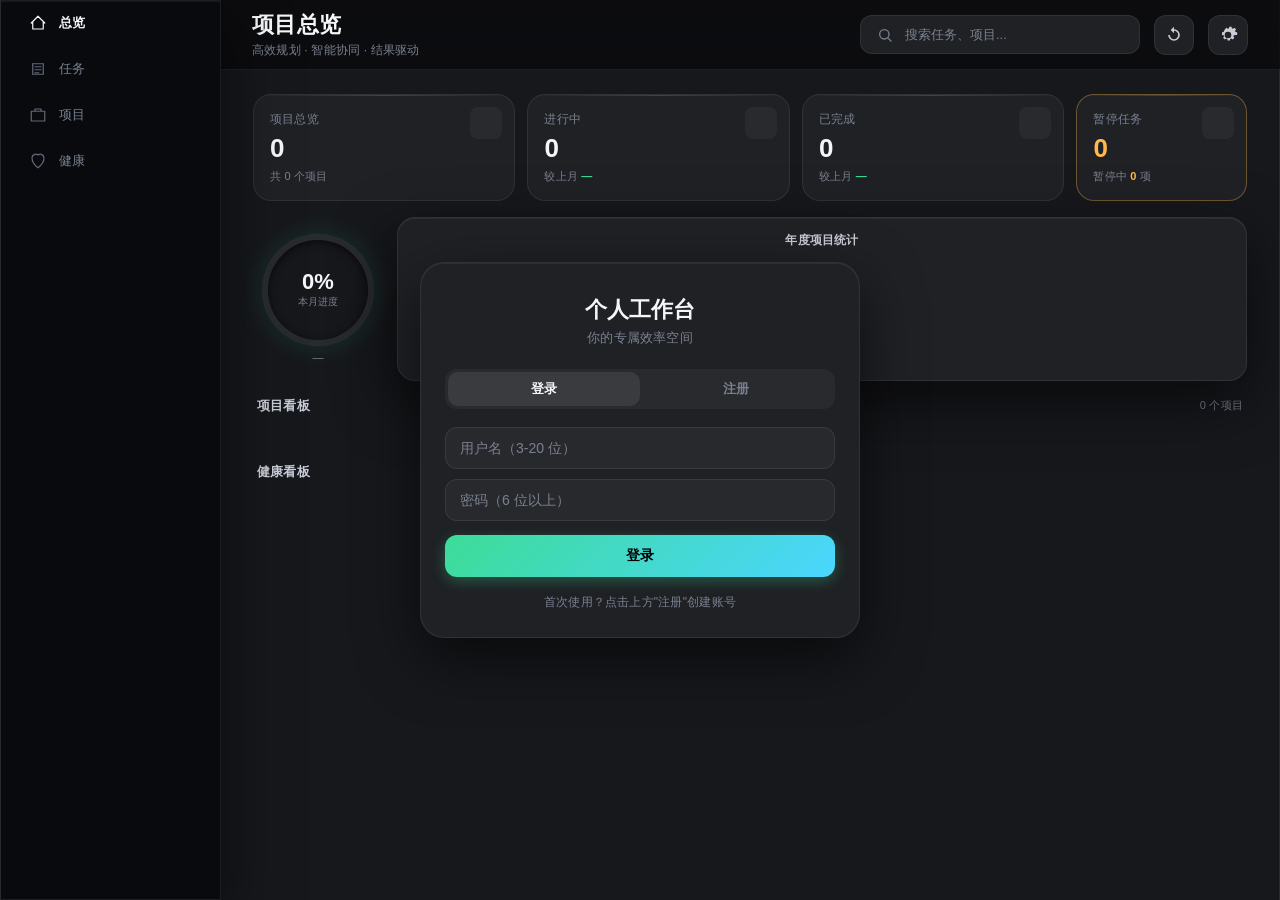
==== commit bc47517b: "去除登录页W3 logo" ====
--- a/index.html
+++ b/index.html
@@ -3,8 +3,14 @@
 <head>
 <meta charset="UTF-8">
 <meta name="viewport" content="width=device-width, initial-scale=1.0, maximum-scale=1.0, user-scalable=no">
-<meta name="theme-color" content="#000000">
+<meta name="theme-color" content="#0b0d12">
+<meta name="apple-mobile-web-app-capable" content="yes">
+<meta name="apple-mobile-web-app-status-bar-style" content="black-translucent">
+<meta name="apple-mobile-web-app-title" content="个人工作台">
 <title>个人工作台 - Personal Workbench</title>
+<link rel="manifest" href="manifest.json">
+<link rel="icon" type="image/png" href="icons/icon-192.png">
+<link rel="apple-touch-icon" href="icons/icon-192.png">
 <link rel="stylesheet" href="style.css">
 </head>
 <body>
@@ -15,9 +21,6 @@
   <!-- ========== 登录页 ========== -->
   <div class="auth-page" id="authPage">
     <div class="auth-card glass">
-      <div class="auth-logo">
-        <span class="brand-logo">W3</span>
-      </div>
       <h1 class="auth-title">个人工作台</h1>
       <p class="auth-subtitle">你的专属效率空间</p>
 
@@ -454,8 +457,8 @@
         </div>
       </div>
 
-      <div class="settings-footer">
-        个人工作台 v1.1 · 本地存储版<br>
+      <div class="settings-footer" id="settingsFooter">
+        个人工作台 <span id="appVersionText">v1.1</span> · 本地存储版<br>
         数据保存在当前浏览器中
       </div>
     </div>
@@ -800,5 +803,13 @@
   <div class="toast" id="toast"></div>
 
   <script src="app.js"></script>
+  <!-- 注册 Service Worker（PWA 离线可用 + 可添加到主屏幕） -->
+  <script>
+    if ('serviceWorker' in navigator && (location.protocol === 'https:' || location.hostname === 'localhost' || location.hostname === '127.0.0.1')) {
+      window.addEventListener('load', function () {
+        navigator.serviceWorker.register('sw.js').catch(function (e) { console.log('SW注册失败', e); });
+      });
+    }
+  </script>
 </body>
 </html>
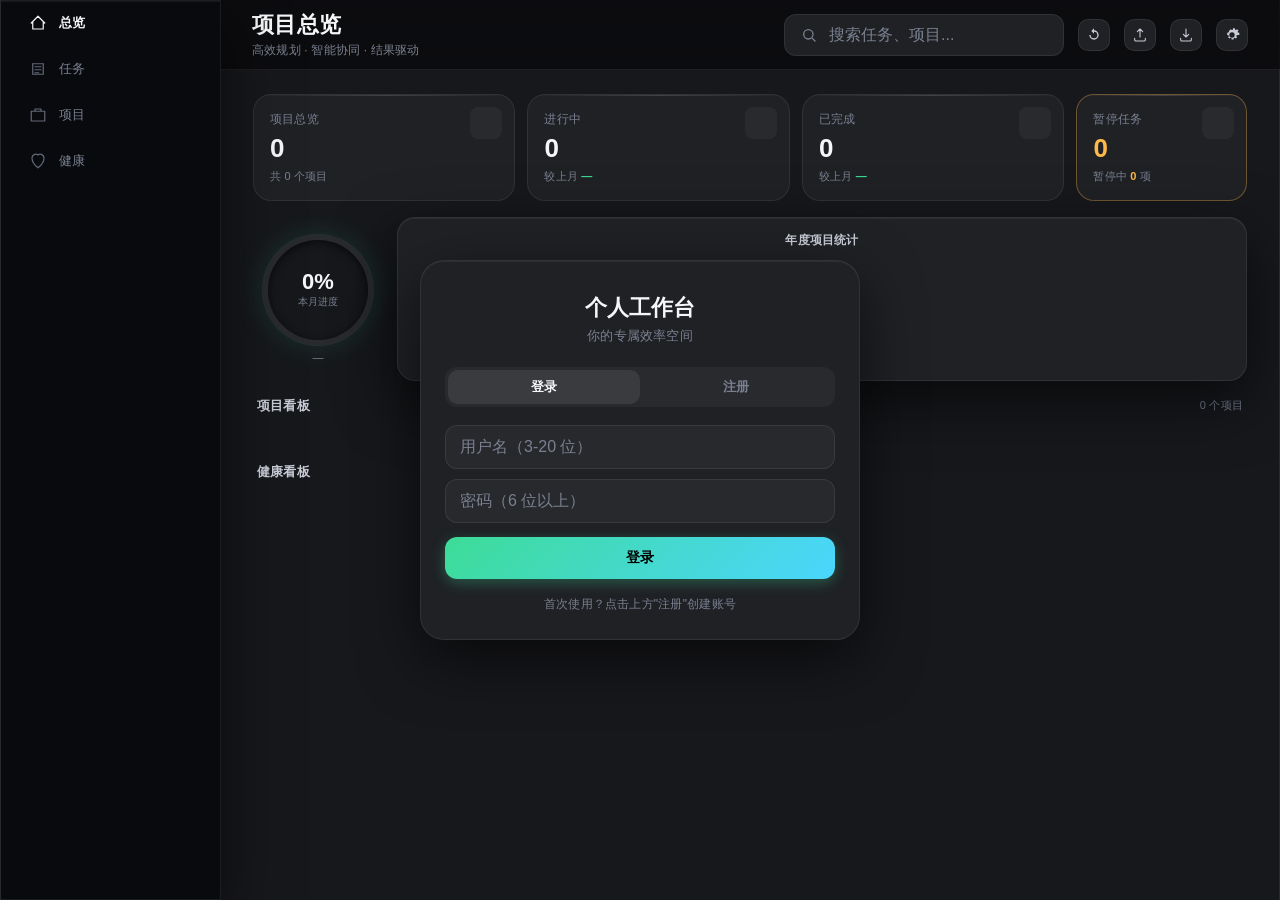
==== commit 46721c68: "v1.1.1：周起始日/默认优先级/已完成任务显示/项目类型预设/默认起始页/项目排序/标签管理恢复+图标缩小+逾期样式+FAB点击外部收起+设置hint对齐" ====
--- a/index.html
+++ b/index.html
@@ -64,11 +64,17 @@
           <svg viewBox="0 0 24 24" width="16" height="16"><circle cx="11" cy="11" r="7" stroke="currentColor" stroke-width="2" fill="none"/><path d="M21 21l-4.35-4.35" stroke="currentColor" stroke-width="2" fill="none" stroke-linecap="round"/></svg>
           <input type="text" placeholder="搜索任务、项目..." id="globalSearchInput">
         </div>
-        <button class="icon-btn" id="historyBtn" title="统计">
-          <svg viewBox="0 0 24 24" width="20" height="20"><path d="M12 5V2L8 6l4 4V7a5 5 0 1 1-5 5H5a7 7 0 1 0 7-7Z" fill="currentColor"/></svg>
+        <button class="icon-btn" id="historyBtn" title="任务进度">
+          <svg viewBox="0 0 24 24" width="16" height="16"><path d="M12 5V2L8 6l4 4V7a5 5 0 1 1-5 5H5a7 7 0 1 0 7-7Z" fill="currentColor"/></svg>
+        </button>
+        <button class="icon-btn" id="backupBtn" title="本地备份">
+          <svg viewBox="0 0 24 24" width="16" height="16"><path d="M12 15V3M8 7l4-4 4 4M4 17v2a2 2 0 0 0 2 2h12a2 2 0 0 0 2-2v-2" stroke="currentColor" stroke-width="1.6" fill="none" stroke-linecap="round" stroke-linejoin="round"/></svg>
+        </button>
+        <button class="icon-btn" id="importBackupBtn" title="导入备份">
+          <svg viewBox="0 0 24 24" width="16" height="16"><path d="M12 3v12M8 11l4 4 4-4M4 17v2a2 2 0 0 0 2 2h12a2 2 0 0 0 2-2v-2" stroke="currentColor" stroke-width="1.6" fill="none" stroke-linecap="round" stroke-linejoin="round"/></svg>
         </button>
         <button class="icon-btn" id="settingsBtn" title="设置">
-          <svg viewBox="0 0 24 24" width="20" height="20"><path d="M12 8a4 4 0 1 0 0 8 4 4 0 0 0 0-8Zm9 4-2 .3a7.5 7.5 0 0 1-.6 1.5l1.3 1.6-2 2-1.6-1.3a7.5 7.5 0 0 1-1.5.6l-.3 2h-2.8l-.3-2a7.5 7.5 0 0 1-1.5-.6l-1.6 1.3-2-2 1.3-1.6a7.5 7.5 0 0 1-.6-1.5l-2-.3V8.7l2-.3a7.5 7.5 0 0 1 .6-1.5L8.1 5.3l2-2 1.6 1.3a7.5 7.5 0 0 1 1.5-.6l.3-2h2.8l.3 2a7.5 7.5 0 0 1 1.5.6l1.6-1.3 2 2-1.3 1.6a7.5 7.5 0 0 1 .6 1.5l2 .3V12Z" fill="currentColor"/></svg>
+          <svg viewBox="0 0 24 24" width="16" height="16"><path d="M12 8a4 4 0 1 0 0 8 4 4 0 0 0 0-8Zm9 4-2 .3a7.5 7.5 0 0 1-.6 1.5l1.3 1.6-2 2-1.6-1.3a7.5 7.5 0 0 1-1.5.6l-.3 2h-2.8l-.3-2a7.5 7.5 0 0 1-1.5-.6l-1.6 1.3-2-2 1.3-1.6a7.5 7.5 0 0 1-.6-1.5l-2-.3V8.7l2-.3a7.5 7.5 0 0 1 .6-1.5L8.1 5.3l2-2 1.6 1.3a7.5 7.5 0 0 1 1.5-.6l.3-2h2.8l.3 2a7.5 7.5 0 0 1 1.5.6l1.6-1.3 2 2-1.3 1.6a7.5 7.5 0 0 1 .6 1.5l2 .3V12Z" fill="currentColor"/></svg>
         </button>
       </div>
     </header>
@@ -218,7 +224,7 @@
           <div class="cal-title" id="calTitle">2025年5月</div>
           <button class="cal-nav" id="nextMonth">›</button>
         </div>
-        <div class="cal-weekdays">
+        <div class="cal-weekdays" id="calWeekdays">
           <span>一</span><span>二</span><span>三</span><span>四</span><span>五</span><span>六</span><span>日</span>
         </div>
         <div class="cal-days" id="calDays"></div>
@@ -358,7 +364,7 @@
 
       <!-- 一、账号与同步 -->
       <div class="settings-group">
-        <div class="group-title">一、账号与同步</div>
+        <div class="group-title">一、账号信息</div>
         <div class="settings-card glass">
           <div class="settings-row" id="rowProfile">
             <span>登录账号</span>
@@ -375,29 +381,43 @@
         </div>
       </div>
 
-      <!-- 二、任务 & 项目通用配置 -->
+      <!-- 二、任务与项目 -->
       <div class="settings-group">
-        <div class="group-title">二、任务 & 项目通用配置</div>
+        <div class="group-title">二、任务与项目</div>
         <div class="settings-card glass">
+          <div class="settings-row">
+            <span>新建任务默认优先级</span>
+            <select class="form-select-sm" id="setDefaultPriority" onchange="saveSettingsPrefs()">
+              <option value="high">高</option>
+              <option value="mid" selected>中</option>
+              <option value="low">低</option>
+            </select>
+          </div>
+          <div class="settings-row">
+            <span>已完成任务显示</span>
+            <select class="form-select-sm" id="setDoneTaskDisplay" onchange="saveSettingsPrefs();renderTasks();renderTasksAll()">
+              <option value="strike">划线保留</option>
+              <option value="bottom" selected>沉底</option>
+              <option value="hide">隐藏</option>
+            </select>
+          </div>
+          <div class="settings-row">
+            <span>项目卡片排序</span>
+            <select class="form-select-sm" id="setProjectSort" onchange="saveSettingsPrefs();renderProjects();renderOverview()">
+              <option value="due">截止日期</option>
+              <option value="created">创建时间</option>
+              <option value="name">名称</option>
+            </select>
+          </div>
+          <div class="settings-row clickable" id="rowProjTypeManage">
+            <span>项目类型预设</span>
+            <span class="settings-row-hint" id="projTypeCountHint">0 个类型</span>
+            <span class="arrow">›</span>
+          </div>
           <div class="settings-row clickable" id="rowTagManage">
             <span>自定义标签管理</span>
             <span class="settings-row-hint" id="tagCountHint">0 个标签</span>
             <span class="arrow">›</span>
-          </div>
-          <div class="settings-row">
-            <span>工时小数点保留</span>
-            <select class="form-select-sm" id="workHourDecimals" onchange="saveSettingsPrefs()">
-              <option value="0">整数</option>
-              <option value="1" selected>1 位小数</option>
-              <option value="2">2 位小数</option>
-            </select>
-          </div>
-          <div class="settings-row">
-            <span>工时单位</span>
-            <select class="form-select-sm" id="workHourUnit" onchange="saveSettingsPrefs()">
-              <option value="h" selected>小时（h）</option>
-              <option value="d">天（d）</option>
-            </select>
           </div>
         </div>
       </div>
@@ -425,6 +445,11 @@
             <span class="settings-row-hint">从备份文件恢复</span>
             <span class="arrow">›</span>
           </div>
+          <div class="settings-row clickable" id="rowClearSample">
+            <span class="danger-text">清空示例数据</span>
+            <span class="settings-row-hint">恢复为空白默认数据</span>
+            <span class="arrow">›</span>
+          </div>
         </div>
       </div>
 
@@ -432,6 +457,22 @@
       <div class="settings-group">
         <div class="group-title">四、视图与外观</div>
         <div class="settings-card glass">
+          <div class="settings-row">
+            <span>周起始日</span>
+            <select class="form-select-sm" id="setWeekStart" onchange="saveSettingsPrefs();renderCalendar()">
+              <option value="monday" selected>周一</option>
+              <option value="sunday">周日</option>
+            </select>
+          </div>
+          <div class="settings-row">
+            <span>默认起始页</span>
+            <select class="form-select-sm" id="setDefaultPage" onchange="saveSettingsPrefs()">
+              <option value="overview" selected>总览</option>
+              <option value="tasks">任务</option>
+              <option value="projects">项目</option>
+              <option value="health">健康</option>
+            </select>
+          </div>
           <div class="settings-row">
             <span>主题模式</span>
             <div class="seg-control" id="themeControl">
@@ -758,14 +799,8 @@
         <label class="form-label">项目编号</label>
         <input type="text" id="projCode" placeholder="例如：YX-JG-2026-001">
         <label class="form-label">项目类型</label>
-        <select id="projType">
-          <option value="旧改建筑">旧改建筑</option>
-          <option value="旧改场地">旧改场地</option>
-          <option value="室内空间改造">室内空间改造</option>
-          <option value="别墅方案设计">别墅方案设计</option>
-          <option value="室内全案设计">室内全案设计</option>
-          <option value="展厅方案设计">展厅方案设计</option>
-        </select>
+        <select id="projType"></select>
+        <input type="text" id="projTypeCustom" style="display:none;margin-top:6px" placeholder="输入自定义类型名称">
         <label class="form-label">起始时间</label>
         <div class="dt-pair">
           <input type="date" id="projStartDate">
--- a/style.css
+++ b/style.css
@@ -89,9 +89,9 @@
 .top-search { display: none; }
 .top-right { display: flex; gap: 6px; }
 .icon-btn {
-  width: 36px;
-  height: 36px;
-  border-radius: 12px;
+  width: 32px;
+  height: 32px;
+  border-radius: 10px;
   background: var(--glass-bg);
   border: 1px solid var(--glass-border);
   backdrop-filter: blur(20px);
@@ -102,6 +102,7 @@
   justify-content: center;
   cursor: pointer;
   transition: all 0.2s;
+  flex-shrink: 0;
 }
 .icon-btn:hover { color: var(--text-0); background: rgba(255,255,255,0.08); }
 .icon-btn:active { transform: scale(0.94); }
@@ -514,7 +515,7 @@
   border: none;
   outline: none;
   color: var(--text-0);
-  font-size: 13px;
+  font-size: 16px;   /* ≥16px 防止 iOS 聚焦缩放 */
   flex: 1;
   min-width: 0;
 }
@@ -549,6 +550,12 @@
 }
 .task-item.done { opacity: 0.5; }
 .task-item.done .task-title { text-decoration: line-through; }
+/* 逾期任务：仅标题与日期标红，不改背景 */
+.task-item.task-overdue .task-title { color: #ff5a5f; }
+.task-date-overdue {
+  color: #ff5a5f;
+  font-weight: 600;
+}
 .task-check {
   width: 20px;
   height: 20px;
@@ -1106,6 +1113,8 @@
 .modal input[type="date"],
 .modal input[type="time"],
 .modal input[type="datetime-local"],
+.modal input[type="number"],
+.modal input[type="password"],
 .modal select,
 .modal textarea {
   width: 100%;
@@ -1114,7 +1123,7 @@
   border-radius: 10px;
   padding: 10px 12px;
   color: var(--text-0);
-  font-size: 14px;
+  font-size: 16px;   /* ≥16px 防止 iOS Safari 聚焦时自动放大页面 */
   outline: none;
   font-family: inherit;
   transition: all 0.2s;
@@ -1211,6 +1220,40 @@
   gap: 10px;
   margin-top: 18px;
   align-items: center;
+}
+
+/* 温馨励志对话框 */
+.motivation-modal {
+  position: relative;
+  text-align: center;
+  padding: 32px 24px 24px;
+  border-radius: 22px;
+}
+.motivation-modal .modal-close {
+  position: absolute;
+  top: 12px;
+  right: 12px;
+}
+.motivation-emoji {
+  font-size: 52px;
+  line-height: 1;
+  margin-bottom: 14px;
+}
+.motivation-msg {
+  font-size: 19px;
+  font-weight: 700;
+  color: var(--accent);
+  margin-bottom: 10px;
+  letter-spacing: 0.5px;
+}
+.motivation-sub {
+  font-size: 15px;
+  color: var(--text-1);
+  margin-bottom: 8px;
+}
+.motivation-tip {
+  font-size: 13px;
+  color: var(--text-2);
 }
 /* 编辑项目弹窗底部的删除图标按钮 */
 .btn-del {
@@ -1562,7 +1605,7 @@
   border-radius: 12px;
   padding: 12px 14px;
   color: var(--text-0);
-  font-size: 14px;
+  font-size: 16px;   /* ≥16px 防止 iOS 聚焦缩放 */
   outline: none;
   margin-bottom: 10px;
   font-family: inherit;
@@ -1766,13 +1809,12 @@
 .settings-row-hint {
   flex: 1;
   text-align: right;
-  margin-right: 6px;
+  margin: 0 8px 0 12px;
   font-size: 12px;
   color: var(--text-2);
   overflow: hidden;
   text-overflow: ellipsis;
   white-space: nowrap;
-  max-width: 140px;
 }
 .settings-row-val {
   font-size: 13px;
@@ -1782,7 +1824,7 @@
 /* 表单内联 */
 .form-select-sm {
   padding: 5px 8px;
-  font-size: 12px;
+  font-size: 16px;   /* ≥16px 防止 iOS 聚焦缩放 */
   background: rgba(255,255,255,0.04);
   color: var(--text-0);
   border: 1px solid var(--glass-border);
@@ -2622,7 +2664,7 @@
   color: var(--text-0);
   border: 1px solid var(--glass-border);
   border-radius: var(--radius-sm);
-  font-size: 14px;
+  font-size: 16px;   /* ≥16px 防止 iOS 聚焦缩放 */
   margin-bottom: 12px;
   -webkit-appearance: none;
   appearance: none;
@@ -2956,15 +2998,15 @@
     border: none;
     outline: none;
     color: var(--text-0);
-    font-size: 13px;
+    font-size: 16px;   /* ≥16px 防止 iOS 聚焦缩放 */
     width: 100%;
   }
   .top-search input::placeholder { color: var(--text-2); }
 
   .icon-btn {
-    width: 40px;
-    height: 40px;
-    border-radius: 12px;
+    width: 32px;
+    height: 32px;
+    border-radius: 10px;
   }
 
   .top-action-btn {
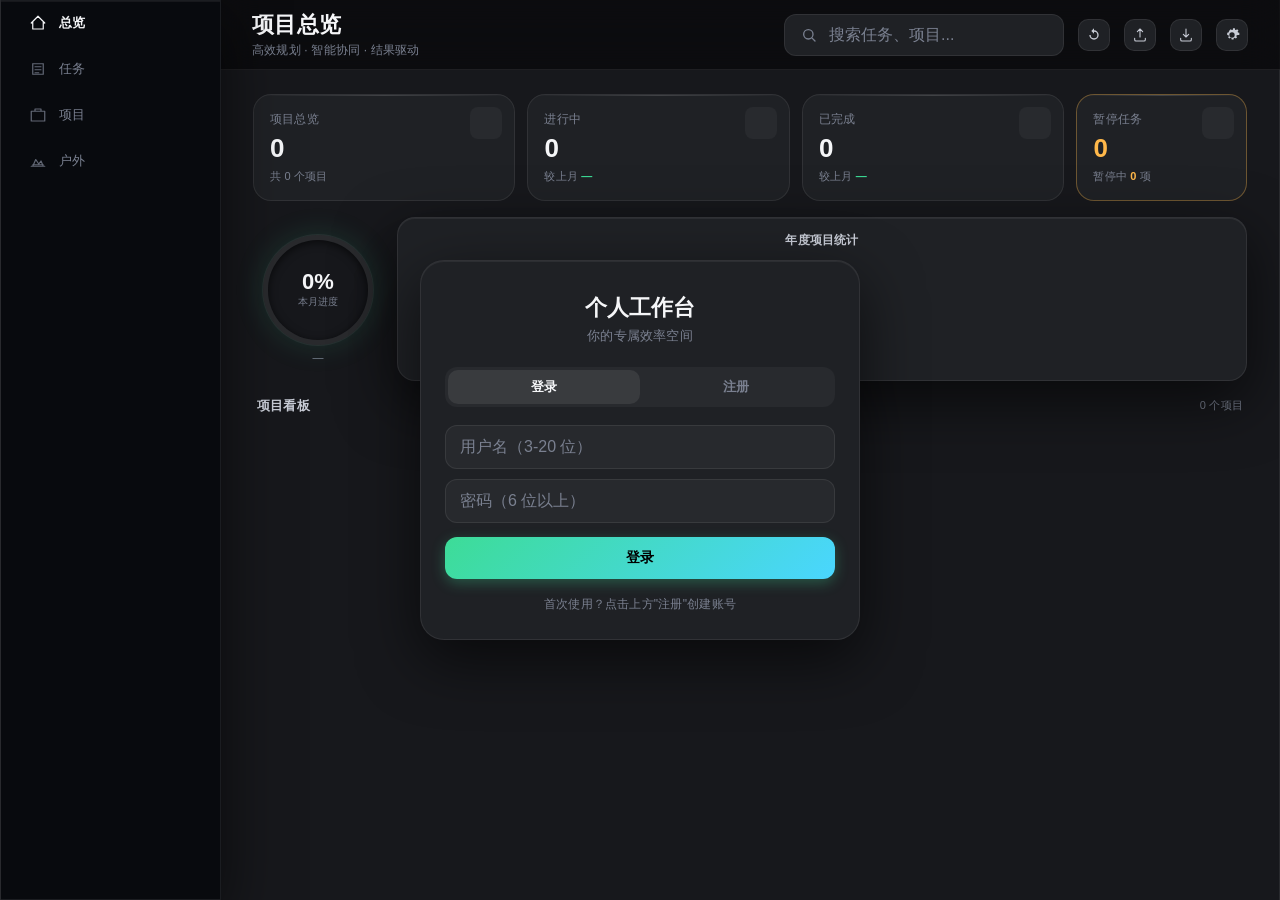
==== commit de8b9548: "v2.0.0：户外化（取消健康面板/运动/体重/习惯，仅保留露营）" ====
--- a/index.html
+++ b/index.html
@@ -99,8 +99,8 @@
         <span>项目</span>
       </button>
       <button class="tab" data-tab="health">
-        <svg viewBox="0 0 24 24" width="20" height="20"><path d="M12 21s-8-6-8-13A5 5 0 0 1 12 4a5 5 0 0 1 8 4c0 7-8 13-8 13Z" stroke="currentColor" stroke-width="1.6" fill="none" stroke-linecap="round"/></svg>
-        <span>健康</span>
+        <svg viewBox="0 0 24 24" width="20" height="20"><path d="M3 19h18M5 19l4-9 4 6 3-4 3 7M5 17h14" stroke="currentColor" stroke-width="1.6" fill="none" stroke-linecap="round" stroke-linejoin="round"/></svg>
+        <span>户外</span>
       </button>
     </nav>
 
@@ -183,36 +183,23 @@
         </div>
       </div>
 
-      <!-- 项目看板 + 健康看板（左右并排） -->
-      <div class="overview-bottom-row">
-        <!-- 项目卡片组 -->
-        <div class="overview-projects-panel">
-          <div class="panel-head">
-            <span class="panel-title">项目看板</span>
-            <span class="panel-meta" id="overviewProjectCount">0 个项目</span>
-          </div>
-          <div class="projects-row" id="overviewProjects">
-            <!-- JS 渲染 -->
-          </div>
-          <!-- 任务搜索框（位于项目看板面板下方，右侧搜索图标做确认搜索） -->
-          <div class="search-bar overview-search">
-            <input type="text" placeholder="搜索任务、项目..." id="searchInput">
-            <button class="search-btn" id="searchBtn" title="搜索">
-              <svg viewBox="0 0 24 24" width="18" height="18"><circle cx="11" cy="11" r="7" stroke="currentColor" stroke-width="1.8" fill="none" stroke-linecap="round"/><path d="M16.5 16.5 21 21" stroke="currentColor" stroke-width="1.8" fill="none" stroke-linecap="round"/></svg>
-            </button>
-          </div>
-        </div>
-        <!-- 健康看板 -->
-        <div class="overview-health-panel">
-          <div class="panel-head">
-            <span class="panel-title">健康看板</span>
-          </div>
-          <div class="health-dashboard" id="healthDashboard">
-            <!-- JS 渲染 -->
-          </div>
-        </div>
-      </div>
-
+      <!-- 项目看板 -->
+      <div class="overview-projects-panel">
+        <div class="panel-head">
+          <span class="panel-title">项目看板</span>
+          <span class="panel-meta" id="overviewProjectCount">0 个项目</span>
+        </div>
+        <div class="projects-row" id="overviewProjects">
+          <!-- JS 渲染 -->
+        </div>
+        <!-- 任务搜索框（位于项目看板面板下方，右侧搜索图标做确认搜索） -->
+        <div class="search-bar overview-search">
+          <input type="text" placeholder="搜索任务、项目..." id="searchInput">
+          <button class="search-btn" id="searchBtn" title="搜索">
+            <svg viewBox="0 0 24 24" width="18" height="18"><circle cx="11" cy="11" r="7" stroke="currentColor" stroke-width="1.8" fill="none" stroke-linecap="round"/><path d="M16.5 16.5 21 21" stroke="currentColor" stroke-width="1.8" fill="none" stroke-linecap="round"/></svg>
+          </button>
+        </div>
+      </div>
     </section>
 
     <!-- ========== 任务管理页（日历 + 今日待办 + 本周任务） ========== -->
@@ -296,59 +283,16 @@
       </div>
     </section>
 
-    <!-- ========== 健康管理页 ========== -->
+    <!-- ========== 户外页面（v2.0：仅保留露营） ========== -->
     <section class="page page-health" id="pageHealth">
-      <!-- 子Tab -->
-      <div class="health-tabs">
-        <button class="health-tab active" data-sub="sport">运动训练</button>
-        <button class="health-tab" data-sub="weight">体重管理</button>
-        <button class="health-tab" data-sub="habit">习惯打卡</button>
-        <button class="health-tab" data-sub="camping">户外露营</button>
-      </div>
-
-      <!-- 运动训练 -->
-      <div class="health-panel active" id="panelSport">
-        <!-- 计划 -->
-        <div class="health-plan glass" id="sportPlan"></div>
-        <!-- 录入按钮 -->
-        <button class="btn btn-primary health-log-btn" id="sportLogBtn"><svg viewBox="0 0 24 24" width="18" height="18"><path d="M17 3l4 4L8 20l-5 1 1-5L17 3Z" stroke="currentColor" stroke-width="1.7" fill="none" stroke-linejoin="round"/></svg> 记录运动</button>
-        <!-- 周图表 -->
-        <div class="health-chart glass" id="sportChart"></div>
-        <!-- 历史 -->
-        <div class="health-history" id="sportHistory"></div>
-      </div>
-
-      <!-- 体重管理 -->
-      <div class="health-panel" id="panelWeight">
-        <div class="health-plan glass" id="weightPlan"></div>
-        <button class="btn btn-primary health-log-btn" id="weightLogBtn"><svg viewBox="0 0 24 24" width="18" height="18"><path d="M17 3l4 4L8 20l-5 1 1-5L17 3Z" stroke="currentColor" stroke-width="1.7" fill="none" stroke-linejoin="round"/></svg> 记录体重</button>
-        <div class="health-chart glass" id="weightChart"></div>
-        <div class="health-history" id="weightHistory"></div>
-      </div>
-
-      <!-- 习惯打卡 -->
-      <div class="health-panel" id="panelHabit">
-        <!-- 早睡/早起 预设习惯（在添加习惯按钮上方） -->
-        <div class="habit-preset" id="habitPreset"></div>
-        <!-- 添加习惯按钮（与记录运动一致的横向绿色模块） -->
-        <button class="btn btn-primary health-log-btn" id="habitAddBtn" style="margin-bottom:10px;">+ 添加习惯</button>
-        <!-- 其他新建习惯 -->
-        <div class="habit-grid" id="habitGrid">
-          <!-- JS 渲染双列习惯卡 -->
-        </div>
-      </div>
-
-      <!-- 户外露营 -->
-      <div class="health-panel" id="panelCamping">
-        <!-- 露营装备看板（最上面） -->
-        <div class="camping-gear glass" id="campingGear"></div>
-        <!-- 记录露营 -->
-        <button class="btn btn-primary health-log-btn" id="campingLogBtn"><svg viewBox="0 0 24 24" width="18" height="18"><path d="M12 4 3 19h18L12 4Z" stroke="currentColor" stroke-width="1.7" fill="none" stroke-linejoin="round"/><path d="M12 4l2.5 15M12 4 9.5 19M5 14h14" stroke="currentColor" stroke-width="1.7" fill="none" stroke-linecap="round" stroke-linejoin="round"/></svg> 记录露营</button>
-        <!-- 露营看板 -->
-        <div class="camping-board glass" id="campingBoard"></div>
-        <!-- 历史记录 -->
-        <div class="camping-history" id="campingHistory"></div>
-      </div>
+      <!-- 露营装备看板（最上面） -->
+      <div class="camping-gear glass" id="campingGear"></div>
+      <!-- 记录露营 -->
+      <button class="btn btn-primary camping-log-btn" id="campingLogBtn"><svg viewBox="0 0 24 24" width="18" height="18"><path d="M12 4 3 19h18L12 4Z" stroke="currentColor" stroke-width="1.7" fill="none" stroke-linejoin="round"/><path d="M12 4l2.5 15M12 4 9.5 19M5 14h14" stroke="currentColor" stroke-width="1.7" fill="none" stroke-linecap="round" stroke-linejoin="round"/></svg> 记录露营</button>
+      <!-- 露营看板 -->
+      <div class="camping-board glass" id="campingBoard"></div>
+      <!-- 历史记录 -->
+      <div class="camping-history" id="campingHistory"></div>
     </section>
   </main>
 
@@ -470,7 +414,7 @@
               <option value="overview" selected>总览</option>
               <option value="tasks">任务</option>
               <option value="projects">项目</option>
-              <option value="health">健康</option>
+              <option value="health">户外</option>
             </select>
           </div>
           <div class="settings-row">
@@ -516,9 +460,9 @@
         <span class="fab-menu-icon"><svg viewBox="0 0 24 24" width="20" height="20"><rect x="4" y="4" width="16" height="16" rx="2.5" stroke="currentColor" stroke-width="1.7" fill="none"/><path d="M8 9h8M8 13h5M8 17h3" stroke="currentColor" stroke-width="1.7" fill="none" stroke-linecap="round"/></svg></span>
         <span class="fab-menu-label">新建任务</span>
       </button>
-      <button class="fab-menu-item" data-action="habit">
-        <span class="fab-menu-icon"><svg viewBox="0 0 24 24" width="20" height="20"><circle cx="12" cy="12" r="8.5" stroke="currentColor" stroke-width="1.7" fill="none"/><path d="M12 8v8M8 12h8" stroke="currentColor" stroke-width="1.7" fill="none" stroke-linecap="round"/></svg></span>
-        <span class="fab-menu-label">添加习惯</span>
+      <button class="fab-menu-item" data-action="camping">
+        <span class="fab-menu-icon"><svg viewBox="0 0 24 24" width="20" height="20"><path d="M12 4 3 19h18L12 4Z" stroke="currentColor" stroke-width="1.7" fill="none" stroke-linejoin="round"/><path d="M12 4l2.5 15M12 4 9.5 19M5 14h14" stroke="currentColor" stroke-width="1.7" fill="none" stroke-linecap="round" stroke-linejoin="round"/></svg></span>
+        <span class="fab-menu-label">记录露营</span>
       </button>
     </div>
   </div>
@@ -597,84 +541,6 @@
   <!-- 导入文件 -->
   <input type="file" id="importFile" accept="application/json" style="display:none;">
   </div><!-- /appShell -->
-
-  <!-- 健康数据录入弹层 -->
-  <div class="modal-mask" id="healthLogModal">
-    <div class="modal glass">
-      <div class="modal-head">
-        <h3 id="healthLogTitle">记录数据</h3>
-        <button class="modal-close" id="healthLogClose">×</button>
-      </div>
-      <div class="modal-body" id="healthLogBody">
-        <!-- JS 动态渲染 -->
-      </div>
-      <div class="modal-foot">
-        <button class="btn btn-ghost" id="healthLogCancel">取消</button>
-        <button class="btn btn-primary" id="healthLogSave">保存</button>
-      </div>
-    </div>
-  </div>
-
-  <!-- 添加习惯弹层 -->
-  <div class="modal-mask" id="habitAddModal">
-    <div class="modal glass">
-      <div class="modal-head">
-        <h3 id="habitModalTitle">添加习惯</h3>
-        <button class="modal-close" id="habitAddClose">×</button>
-      </div>
-      <div class="modal-body">
-        <label class="form-label">习惯类型</label>
-        <select id="habitType" class="form-select">
-          <option value="simple">📌 简单打卡（点一次即完成）</option>
-          <option value="reading">📖 读书打卡（记录时长）</option>
-          <option value="sleep">🌙 早睡打卡（自动记录入睡时间）</option>
-          <option value="wake">☀️ 早起打卡（自动记录起床时间）</option>
-          <option value="water">💧 喝水打卡（每次 300ml，每日目标 8 杯）</option>
-        </select>
-
-        <div class="habit-type-fields" id="habitFieldsSimple" style="display:block;">
-          <label class="form-label">习惯名称</label>
-          <input type="text" id="habitName" placeholder="如：冥想、写日记..." maxlength="10">
-          <label class="form-label">图标</label>
-          <div class="habit-icon-pick" id="habitIconPick">
-            <span>📖</span><span>💧</span><span>🏃</span><span>🧘</span><span>🎵</span>
-            <span>📝</span><span>🍎</span><span>💊</span><span>🚶</span><span>☀️</span>
-            <span>🌙</span><span>📱</span><span>🎬</span><span>📚</span><span>✍️</span>
-            <span>🧹</span><span>🐱</span><span>🌱</span><span>💪</span><span>🎯</span>
-          </div>
-          <label class="form-label">每日目标</label>
-          <input type="text" id="habitGoal" placeholder="如：1次 / 30分钟" maxlength="15">
-        </div>
-
-        <div class="habit-type-fields" id="habitFieldsReading" style="display:none;">
-          <label class="form-label">每日阅读目标（分钟）</label>
-          <input type="number" id="readingDuration" placeholder="如：30" value="30" min="5" max="300">
-        </div>
-
-        <div class="habit-type-fields" id="habitFieldsSleep" style="display:none;">
-          <label class="form-label">目标入睡时间</label>
-          <input type="time" id="sleepTargetTime" value="23:00">
-          <p class="form-hint">打卡时自动记录当前时间为入睡时间</p>
-        </div>
-
-        <div class="habit-type-fields" id="habitFieldsWake" style="display:none;">
-          <label class="form-label">目标起床时间</label>
-          <input type="time" id="wakeTargetTime" value="07:00">
-          <p class="form-hint">打卡时自动记录当前时间为起床时间</p>
-        </div>
-
-        <div class="habit-type-fields" id="habitFieldsWater" style="display:none;">
-          <label class="form-label">每日目标杯数</label>
-          <input type="number" id="waterCups" value="8" min="1" max="20">
-          <p class="form-hint">每点一次打卡 = 300ml，目标 8 杯/天</p>
-        </div>
-      </div>
-      <div class="modal-foot">
-        <button class="btn btn-ghost" id="habitAddCancel">取消</button>
-        <button class="btn btn-primary" id="habitAddSave">添加</button>
-      </div>
-    </div>
-  </div>
 
   <!-- 记录露营弹层 -->
   <div class="modal-mask" id="campingLogModal">
--- a/style.css
+++ b/style.css
@@ -956,10 +956,14 @@
 .collapse-header.collapsed .collapse-arrow { transform: rotate(-90deg); }
 .collapse-body {
   max-height: 600px;
-  overflow: hidden;
+  overflow-y: auto;
+  overflow-x: hidden;
+  -ms-overflow-style: none;
+  scrollbar-width: none;
   transition: max-height 0.25s ease, padding 0.25s ease;
   padding: 0 16px 16px;
 }
+.collapse-body::-webkit-scrollbar { display: none; }
 .collapse-body.collapsed {
   max-height: 0;
   padding: 0 16px;
@@ -969,87 +973,6 @@
 .collapse-body .task-list,
 .collapse-body .event-list { margin: 0; }
 
-/* 健康趋势折线图 */
-.hd-trend-chart {
-  margin-top: 6px;
-  padding: 14px;
-  background: var(--glass-bg);
-  border: 1px solid var(--glass-border);
-  border-radius: var(--radius);
-  backdrop-filter: blur(20px);
-  -webkit-backdrop-filter: blur(20px);
-}
-/* 健康趋势标题：位于折线图卡片上方，居中 */
-.hd-trend-title {
-  font-size: 14px;
-  font-weight: 700;
-  color: var(--accent);
-  text-align: center;
-  margin: 0 auto 8px;
-}
-.hd-trend-legend {
-  display: flex;
-  gap: 16px;
-  justify-content: center;
-  margin-bottom: 10px;
-  font-size: 11px;
-  color: var(--text-2);
-}
-.hd-trend-legend span {
-  display: flex;
-  align-items: center;
-  gap: 5px;
-}
-.hd-trend-legend i {
-  display: inline-block;
-  width: 14px;
-  height: 3px;
-  border-radius: 2px;
-}
-.hd-trend-svg {
-  width: 100%;
-  height: 160px;
-  overflow: visible;
-}
-.hd-trend-grid {
-  stroke: var(--glass-border);
-  stroke-width: 1;
-  stroke-dasharray: 3 3;
-}
-.hd-trend-axis {
-  stroke: var(--text-2);
-  stroke-width: 1;
-  opacity: 0.3;
-}
-.hd-trend-line-sport {
-  fill: none;
-  stroke: var(--accent);
-  stroke-width: 2.5;
-  stroke-linecap: round;
-  stroke-linejoin: round;
-}
-.hd-trend-line-weight {
-  fill: none;
-  stroke: var(--accent-2);
-  stroke-width: 2.5;
-  stroke-linecap: round;
-  stroke-linejoin: round;
-}
-.hd-trend-dot {
-  stroke: #000;
-  stroke-width: 1.5;
-}
-.hd-trend-label {
-  font-size: 9px;
-  fill: var(--text-2);
-  text-anchor: middle;
-}
-.hd-trend-empty {
-  text-align: center;
-  color: var(--text-2);
-  font-size: 12px;
-  padding: 20px 0;
-}
 
 .modal-mask {
   position: fixed;
@@ -1142,61 +1065,6 @@
 .modal input[type="datetime-local"] { color-scheme: dark; }
 .modal ::-webkit-calendar-picker-indicator { filter: invert(0.8); opacity: 0.8; }
 
-/* 健康记录输入框：放大、文字用主题色 */
-.health-input {
-  width: 100%;
-  background: rgba(255, 255, 255, 0.05);
-  border: 1px solid rgba(61, 220, 151, 0.3);
-  border-radius: 12px;
-  padding: 14px 15px;
-  color: var(--accent);          /* 输入文字为主题色 */
-  font-size: 18px;
-  font-weight: 600;
-  outline: none;
-  font-family: inherit;
-  transition: all 0.2s;
-  color-scheme: dark;
-  -webkit-appearance: none;
-}
-.health-input::placeholder { color: rgba(61, 220, 151, 0.5); font-weight: 400; }
-.health-input:focus {
-  border-color: var(--accent);
-  background: rgba(61, 220, 151, 0.08);
-  box-shadow: 0 0 0 3px rgba(61, 220, 151, 0.15);
-}
-.health-input::-webkit-outer-spin-button,
-.health-input::-webkit-inner-spin-button {
-  -webkit-appearance: none;
-  margin: 0;
-}
-.form-row {
-  display: grid;
-  grid-template-columns: 1fr 1fr;
-  gap: 10px;
-}
-.form-col { min-width: 0; }
-/* 日期+时间 左右两栏（左边日期、右边时间），各自不过宽、不超出屏幕 */
-.dt-pair {
-  display: flex;
-  gap: 8px;
-  width: 100%;
-}
-.dt-pair input[type="date"],
-.dt-pair input[type="time"] {
-  flex: 1;
-  min-width: 0;
-  max-width: 100%;
-  width: 100%;
-  box-sizing: border-box;
-}
-/* 健康记录里的 date/time 输入框：满宽且不超出屏幕 */
-.health-input[type="time"],
-.health-input[type="date"] {
-  width: 100%;
-  max-width: 100%;
-  min-width: 0;
-  box-sizing: border-box;
-}
 /* datetime-local 等时间输入框自带固有最小宽度，双列并排时容易溢出容器/超出屏幕。
    这里让含时间输入框的那一列独占整行（纵向堆叠），从根上避免横向溢出；
    普通下拉/文本列仍可并排。 */
@@ -2087,38 +1955,6 @@
 }
 .profile-body .form-label { text-align: left; }
 
-/* ================= 健康管理页 ================= */
-.health-tabs {
-  display: grid;
-  grid-template-columns: repeat(4, 1fr);
-  gap: 6px;
-  padding: 4px 14px 10px;
-}
-.health-tab {
-  padding: 8px 6px;
-  border-radius: 20px;
-  background: var(--glass-bg);
-  border: 1px solid var(--glass-border);
-  color: var(--text-2);
-  font-size: 12px;
-  white-space: nowrap;
-  cursor: pointer;
-  transition: all 0.2s;
-  font-family: inherit;
-  backdrop-filter: blur(20px);
-  -webkit-backdrop-filter: blur(20px);
-  text-align: center;
-  overflow: hidden;
-  text-overflow: ellipsis;
-}
-.health-tab.active {
-  background: linear-gradient(135deg, rgba(61, 220, 151, 0.2), rgba(74, 214, 255, 0.1));
-  border-color: var(--accent);
-  color: var(--accent);
-  font-weight: 600;
-}
-.health-panel { display: none; padding: 0 14px 20px; }
-.health-panel.active { display: block; animation: fadeIn 0.25s ease; }
 
 /* ========== 户外露营 ========== */
 /* 露营装备看板（与运动计划看板一致：圆角/边距） */
@@ -2142,6 +1978,17 @@
   white-space: pre-wrap;
   margin-bottom: 10px;
 }
+.camping-gear-edit {
+  display: block;
+  text-align: right;
+  font-size: 11px;
+  color: var(--accent);
+  cursor: pointer;
+  margin-top: 6px;
+  background: none;
+  border: none;
+  font-family: inherit;
+}
 
 /* 露营看板（与运动时长看板一致：圆角/边距） */
 .camping-board { margin-bottom: 10px; padding: 14px; border-radius: var(--radius-sm); }
@@ -2187,59 +2034,8 @@
 }
 .camping-history-del:hover { color: var(--danger); }
 
-
-/* 计划卡片 */
-.health-plan {
-  border-radius: var(--radius-sm);
-  padding: 14px;
-  margin-bottom: 10px;
-}
-.health-plan h4 {
-  font-size: 13px;
-  font-weight: 600;
-  color: var(--text-0);
-  margin: 0 0 6px;
-}
-.health-plan-row {
-  display: flex;
-  justify-content: space-between;
-  font-size: 12px;
-  color: var(--text-2);
-  margin-bottom: 4px;
-  line-height: 1.6;
-}
-.health-plan-row span { color: var(--text-1); }
-.health-plan-edit {
-  display: block;
-  text-align: right;
-  font-size: 11px;
-  color: var(--accent);
-  cursor: pointer;
-  margin-top: 6px;
-  background: none;
-  border: none;
-  font-family: inherit;
-}
-.health-plan-empty {
-  text-align: center;
-  padding: 12px;
-  color: var(--text-2);
-  font-size: 13px;
-}
-.health-plan-empty button {
-  margin-top: 6px;
-  padding: 6px 14px;
-  border-radius: 10px;
-  background: var(--accent);
-  color: #000;
-  border: none;
-  font-size: 12px;
-  font-weight: 600;
-  cursor: pointer;
-}
-
-/* 录入按钮 */
-.health-log-btn {
+/* 户外记录按钮 */
+.camping-log-btn {
   width: 100%;
   margin-bottom: 10px;
   display: inline-flex;
@@ -2247,98 +2043,7 @@
   justify-content: center;
   gap: 6px;
 }
-.health-log-btn svg { display: block; flex-shrink: 0; }
-
-/* 周图表 */
-.health-chart {
-  border-radius: var(--radius-sm);
-  padding: 12px;
-  margin-bottom: 10px;
-}
-.health-chart h4 {
-  font-size: 12px;
-  font-weight: 600;
-  color: var(--text-1);
-  margin: 0 0 8px;
-  text-align: center;
-}
-.health-bars {
-  display: flex;
-  align-items: flex-end;
-  gap: 3px;
-  height: 70px;
-}
-.health-bar-col {
-  flex: 1;
-  display: flex;
-  flex-direction: column;
-  align-items: center;
-  gap: 3px;
-}
-.health-bar-stack {
-  width: 10px;
-  height: 50px;
-  background: rgba(255,255,255,0.06);
-  border-radius: 3px;
-  position: relative;
-  overflow: hidden;
-}
-.health-bar-fill {
-  position: absolute;
-  bottom: 0;
-  left: 0;
-  right: 0;
-  background: var(--accent);
-  border-radius: 3px;
-  transition: height 0.3s;
-}
-.health-bar-label {
-  font-size: 9px;
-  color: var(--text-2);
-  text-align: center;
-  white-space: nowrap;
-}
-.health-chart-empty {
-  text-align: center;
-  color: var(--text-2);
-  font-size: 12px;
-  padding: 16px;
-}
-
-/* 历史记录 */
-.health-history h4 {
-  font-size: 13px;
-  font-weight: 600;
-  color: var(--text-1);
-  margin: 0 0 8px;
-}
-.health-log-item {
-  display: flex;
-  justify-content: space-between;
-  align-items: center;
-  padding: 10px 12px;
-  background: var(--glass-bg);
-  border: 1px solid var(--glass-border);
-  border-radius: 10px;
-  margin-bottom: 6px;
-  font-size: 13px;
-}
-.health-log-date {
-  color: var(--text-2);
-  font-size: 11px;
-}
-.health-log-val {
-  color: var(--text-0);
-  font-weight: 600;
-}
-.health-log-del {
-  background: none;
-  border: none;
-  color: var(--danger);
-  cursor: pointer;
-  font-size: 14px;
-  padding: 2px 6px;
-}
+.camping-log-btn svg { display: block; flex-shrink: 0; }
 
 /* ================= 总览分隔线 ================= */
 .overview-divider {
@@ -2363,9 +2068,6 @@
 
 /* ================= PC端新增面板（移动端隐藏） ================= */
 .ai-assistant { display: none; }
-.overview-bottom-row { display: flex; flex-direction: column; }
-/* 健康看板与上方项目看板之间间距加大 */
-.overview-health-panel { margin-top: 22px; }
 /* 项目看板 / 健康看板 标题：移动端也显示 */
 .panel-head {
   display: flex;
@@ -2384,98 +2086,7 @@
   color: var(--text-2);
 }
 
-/* ================= 健康看板 ================= */
-.health-dashboard {
-  /* 取消最外层整体底框：仅作为包裹容器，背景/边框交由内部三个 .hd-section 呈现 */
-  margin-bottom: 10px;
-}
-/* 健康面板内部三个分区：指标 / 睡眠 / 趋势+按钮，各自独立面板 */
-.hd-section {
-  background: rgba(255, 255, 255, 0.03);
-  border: 1px solid var(--glass-border);
-  border-radius: var(--radius-sm);
-  padding: 12px;
-  margin-bottom: 10px;
-}
-.hd-section:last-child { margin-bottom: 0; }
-.hd-row {
-  display: flex;
-  gap: 8px;
-  margin-bottom: 10px;
-}
-.hd-card {
-  flex: 1;
-  background: rgba(255,255,255,0.03);
-  border-radius: 10px;
-  padding: 10px;
-  text-align: center;
-  min-width: 0;
-}
-.hd-card-icon { font-size: 22px; margin-bottom: 4px; display: flex; justify-content: center; align-items: center; min-height: 24px; }
-.hd-card-icon svg { display: block; color: var(--text-1); }
-.hd-card-val {
-  font-size: 18px;
-  font-weight: 700;
-  color: var(--text-0);
-  line-height: 1.2;
-}
-.hd-card-label {
-  font-size: 10px;
-  color: var(--text-2);
-  margin-top: 2px;
-}
-.hd-card.accent .hd-card-val { color: var(--accent); }
-/* 运动计划 / 今日打卡：达标绿色，不达标橙黄 */
-.hd-card-val.ok { color: var(--accent); }
-.hd-card-val.warn { color: var(--warning); }
-
-.hd-plan {
-  font-size: 12px;
-  color: var(--text-2);
-  padding: 4px 0;
-  line-height: 1.6;
-}
-.hd-plan strong { color: var(--text-1); }
-
-.hd-quick-actions {
-  display: flex;
-  gap: 8px;
-  margin-top: 10px;
-}
-.hd-quick-btn {
-  flex: 1;
-  padding: 8px;
-  border-radius: 10px;
-  border: 1px solid var(--glass-border);
-  background: var(--glass-bg);
-  color: var(--text-1);
-  font-size: 12px;
-  font-weight: 500;
-  cursor: pointer;
-  transition: all 0.15s;
-  font-family: inherit;
-  display: flex;
-  align-items: center;
-  justify-content: center;
-  gap: 4px;
-  backdrop-filter: blur(20px);
-  -webkit-backdrop-filter: blur(20px);
-}
-.hd-quick-btn:hover { background: rgba(255,255,255,0.06); }
-.hd-quick-btn:active { transform: scale(0.97); }
-.hd-quick-btn svg { display: block; flex-shrink: 0; }
-.hd-quick-btn.sport { border-color: rgba(61, 220, 151, 0.4); color: var(--accent); }
-.hd-quick-btn.weight { border-color: rgba(74, 214, 255, 0.4); color: var(--accent-2); }
-.hd-quick-btn.sleep { border-color: rgba(167, 139, 250, 0.4); color: #a78bfa; }
-
 /* ================= 睡眠柱状图 ================= */
-.hd-sleep-title {
-  font-size: 14px;
-  font-weight: 700;
-  color: var(--accent);
-  text-align: center;
-  margin: 4px 0 16px;
-}
 .sleep-chart-wrap {
   position: relative;
   padding: 0 4px;
@@ -2547,139 +2158,6 @@
   white-space: nowrap;
 }
 
-/* ================= 习惯打卡网格 ================= */
-.habit-add-bar {
-  padding: 0 14px 10px;
-}
-/* 早睡/早起 预设习惯区（位于添加习惯按钮上方） */
-.habit-preset {
-  display: grid;
-  grid-template-columns: 1fr 1fr;
-  gap: 10px;
-  padding: 0 0 10px;   /* 无左右内边距：总宽与「添加习惯」按钮保持一致 */
-}
-.habit-preset-label {
-  grid-column: 1 / -1;
-  font-size: 13px;
-  font-weight: 600;
-  color: var(--text-1);
-  margin: 4px 0 2px;
-}
-.habit-grid {
-  display: grid;
-  grid-template-columns: 1fr 1fr;
-  gap: 10px;
-  padding: 0 0 20px;   /* 无左右内边距：总宽与「添加习惯」按钮保持一致 */
-}
-.habit-card {
-  background: #1f2125;
-  border: 1px solid rgba(255, 255, 255, 0.1);
-  border-radius: var(--radius-sm);
-  padding: 14px;
-  text-align: center;
-  backdrop-filter: blur(20px);
-  -webkit-backdrop-filter: blur(20px);
-  cursor: pointer;
-  transition: all 0.2s;
-  position: relative;
-}
-.habit-card:active { transform: scale(0.97); }
-.habit-card.done {
-  border-color: rgba(61, 220, 151, 0.4);
-  background: rgba(61, 220, 151, 0.12);
-}
-.habit-card-icon {
-  font-size: 32px;
-  margin-bottom: 6px;
-}
-.habit-card-name {
-  font-size: 13px;
-  font-weight: 600;
-  color: var(--text-0);
-  margin-bottom: 4px;
-}
-.habit-card-goal {
-  font-size: 11px;
-  color: var(--text-2);
-}
-.habit-card-check {
-  position: absolute;
-  top: 8px;
-  right: 8px;
-  width: 22px;
-  height: 22px;
-  border-radius: 50%;
-  border: 1.5px solid var(--text-2);
-  display: flex;
-  align-items: center;
-  justify-content: center;
-  font-size: 13px;
-  color: transparent;
-}
-.habit-card.done .habit-card-check {
-  background: var(--accent);
-  border-color: var(--accent);
-  color: #000;
-}
-.habit-card-actions {
-  display: flex;
-  justify-content: center;
-  gap: 6px;
-  margin-top: 10px;
-}
-.habit-card-actions button {
-  background: rgba(255, 255, 255, 0.06);
-  border: 1px solid var(--glass-border);
-  color: var(--text-1);
-  font-size: 11px;
-  cursor: pointer;
-  padding: 4px 10px;
-  border-radius: 6px;
-  transition: all 0.15s;
-}
-.habit-card-actions .habit-card-edit:hover { color: var(--accent); border-color: var(--accent); }
-.habit-card-actions .habit-card-del:hover { color: var(--danger); border-color: var(--danger); }
-
-.habit-icon-pick {
-  display: flex;
-  flex-wrap: wrap;
-  gap: 6px;
-  padding: 4px 0;
-}
-.habit-icon-pick span {
-  font-size: 22px;
-  cursor: pointer;
-  padding: 4px;
-  border-radius: 6px;
-  transition: all 0.15s;
-}
-.habit-icon-pick span:hover { background: rgba(255,255,255,0.08); }
-.habit-icon-pick span.picked { background: rgba(61, 220, 151, 0.2); }
-
-/* 习惯类型选择器 */
-.form-select {
-  width: 100%;
-  padding: 10px 12px;
-  background: var(--glass-bg);
-  color: var(--text-0);
-  border: 1px solid var(--glass-border);
-  border-radius: var(--radius-sm);
-  font-size: 16px;   /* ≥16px 防止 iOS 聚焦缩放 */
-  margin-bottom: 12px;
-  -webkit-appearance: none;
-  appearance: none;
-  cursor: pointer;
-}
-.form-select:focus { outline: none; border-color: var(--accent); }
-
-.habit-type-fields { margin-top: 8px; }
-
-.habit-card-progress {
-  display: block;
-  font-size: 11px;
-  color: var(--accent);
-  margin-top: 2px;
-}
 
 .form-hint {
   margin: 4px 0 8px;
@@ -2689,24 +2167,6 @@
 }
 
 /* ================= 健康看板作息表格 ================= */
-.hd-sleep-table {
-  width: 100%;
-  border-collapse: collapse;
-  font-size: 11px;
-  margin-top: 8px;
-}
-.hd-sleep-table th {
-  color: var(--text-2);
-  font-weight: 500;
-  padding: 4px 2px;
-  border-bottom: 1px solid var(--glass-border);
-}
-.hd-sleep-table td {
-  padding: 4px 2px;
-  text-align: center;
-  color: var(--text-1);
-}
-.hd-sleep-table td.dim { color: var(--text-2); }
 
 /* ================= 柱状图图例弱化 ================= */
 .chart-legend {
@@ -3132,18 +2592,6 @@
   .ai-assistant { display: none; }
 
   /* ========== 底部双栏：项目 + 健康（窄桌面上下排列） ========== */
-  .overview-bottom-row {
-    display: flex;
-    flex-direction: column;
-    gap: 16px;
-    margin: 0 0 16px;
-  }
-  .overview-projects-panel,
-  .overview-health-panel {
-    display: flex;
-    flex-direction: column;
-    min-height: 0;
-  }
   .panel-head {
     display: flex;
     align-items: center;
@@ -3179,19 +2627,6 @@
   .project-card .card-body { font-size: 12px; }
   .project-card .card-title { font-size: 13px; }
 
-  /* ========== 健康看板（PC重排） ========== */
-  .overview-health-panel .health-dashboard {
-    flex: 1;
-  }
-  .health-dashboard .hd-row {
-    grid-template-columns: repeat(3, 1fr);
-    gap: 10px;
-  }
-  .hd-card {
-    padding: 12px;
-    border-radius: var(--radius-sm);
-  }
-  .hd-trend-svg { height: 140px; }
 
   /* 搜索栏 */
   /* 搜索栏：PC端隐藏页面内搜索，使用顶部全局搜索 */
@@ -3223,32 +2658,6 @@
     gap: 16px;
   }
 
-  /* ========== 健康页 ========== */
-  .page-health .section-header h2 { font-size: 20px; }
-  .health-tabs {
-    display: grid;
-    grid-template-columns: repeat(4, 1fr);
-    gap: 10px;
-    margin-bottom: 20px;
-  }
-  .health-tab {
-    padding: 10px 8px;
-    font-size: 14px;
-    border-radius: 10px;
-  }
-  .health-panel {
-    display: grid;
-    grid-template-columns: 1fr 1fr;
-    gap: 18px;
-  }
-  .health-panel .health-plan,
-  .health-panel .health-chart { grid-column: 1 / -1; }
-  .health-panel .health-log-btn {
-    grid-column: 1 / -1;
-    width: fit-content;
-    margin: 0 auto;
-  }
-  .habit-grid { grid-template-columns: repeat(4, 1fr); }
 
   /* ========== 弹窗 ========== */
   .modal {
@@ -3329,11 +2738,6 @@
   .today-preview { display: flex; }
 
   /* 大屏底部：项目 + 健康左右并排 */
-  .overview-bottom-row {
-    display: grid;
-    grid-template-columns: 1fr 1fr;
-    gap: 20px;
-  }
   .overview-projects-panel .projects-row {
     grid-template-columns: repeat(2, 1fr);
   }
@@ -3346,7 +2750,4 @@
 
   .settings-body { max-width: 800px; }
 
-  .health-panel { grid-template-columns: 1fr 1fr 1fr; }
-  .health-panel .health-plan,
-  .health-panel .health-chart { grid-column: span 2; }
-}
+}
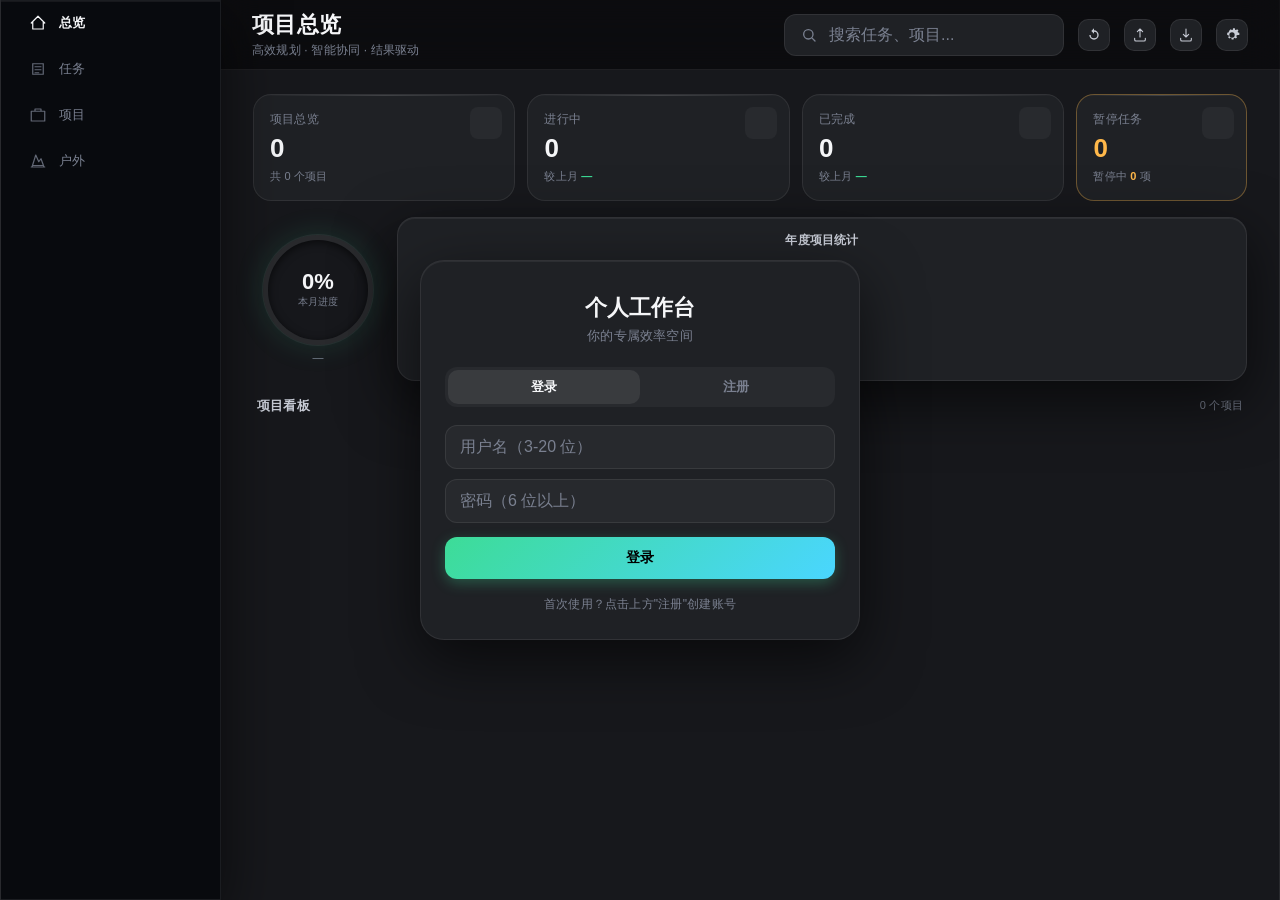
==== commit 662aac3b: "fix: 户外tab图标高度调整，山体撑满画布与其他图标齐平" ====
--- a/index.html
+++ b/index.html
@@ -99,7 +99,7 @@
         <span>项目</span>
       </button>
       <button class="tab" data-tab="health">
-        <svg viewBox="0 0 24 24" width="20" height="20"><path d="M3 19h18M5 19l4-9 4 6 3-4 3 7M5 17h14" stroke="currentColor" stroke-width="1.6" fill="none" stroke-linecap="round" stroke-linejoin="round"/></svg>
+        <svg viewBox="0 0 24 24" width="20" height="20"><path d="M3 20h18M4 20L9 4l4 9 3-4 4 11M5 18h13" stroke="currentColor" stroke-width="1.6" fill="none" stroke-linecap="round" stroke-linejoin="round"/></svg>
         <span>户外</span>
       </button>
     </nav>
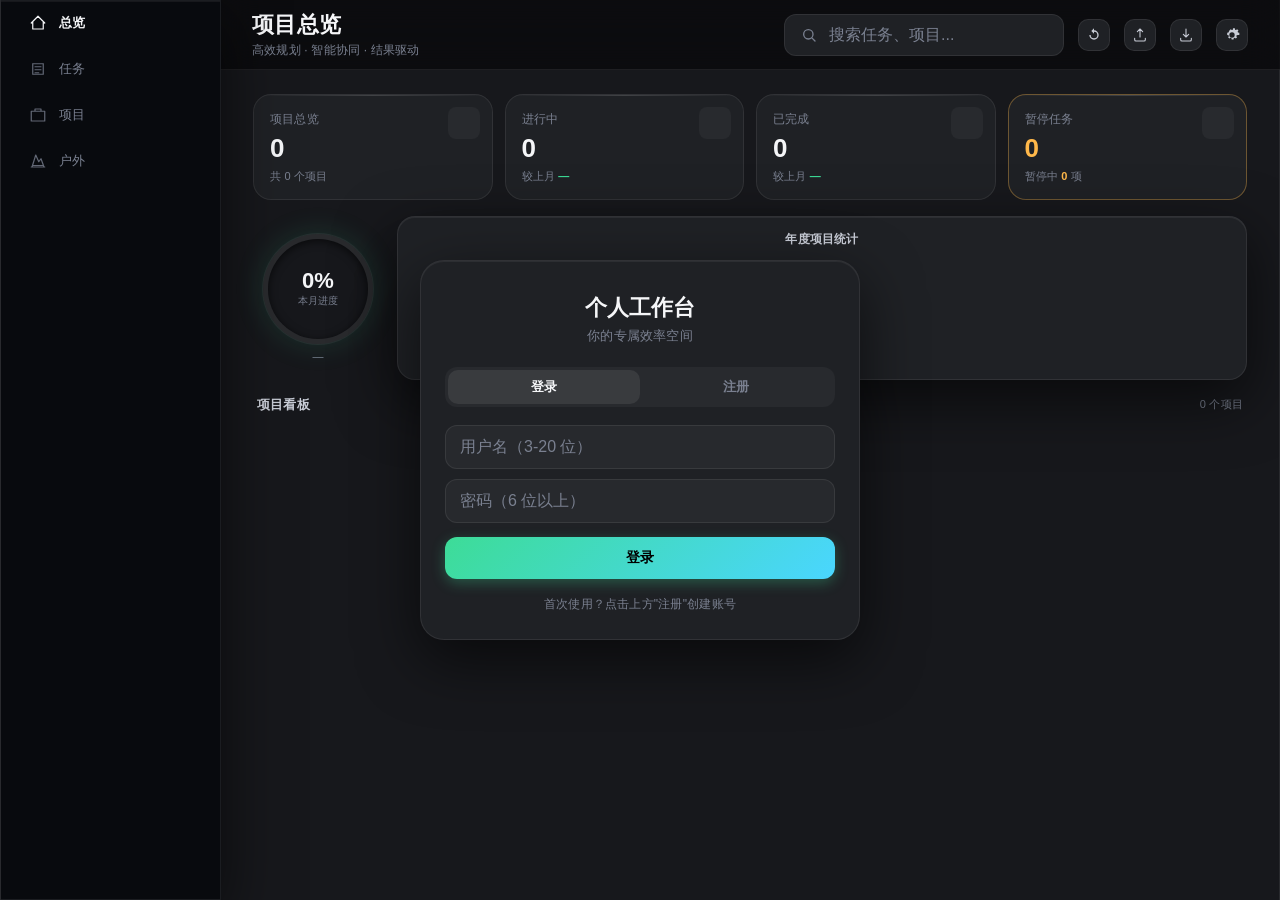
==== commit 883614cb: "ui: 总览统计卡片一行四个；项目页移除数量角标" ====
--- a/index.html
+++ b/index.html
@@ -273,7 +273,6 @@
     <section class="page page-projects" id="pageProjects">
       <div class="section-header">
         <h2>我的项目</h2>
-        <span class="badge" id="projCount">0</span>
       </div>
       <div class="project-summary glass" id="projSummary">
         <!-- 汇总由 JS 渲染 -->
--- a/style.css
+++ b/style.css
@@ -218,15 +218,15 @@
 /* ================= 统计卡片 ================= */
 .stats-row {
   display: grid;
-  grid-template-columns: 1fr 1fr;
-  gap: 10px;
+  grid-template-columns: repeat(4, 1fr);
+  gap: 8px;
   margin: 8px 0 14px;
 }
 .stat-card {
   background: var(--glass-bg);
   border: 1px solid var(--glass-border);
   border-radius: var(--radius-sm);
-  padding: 14px;
+  padding: 10px 9px;
   backdrop-filter: blur(20px);
   -webkit-backdrop-filter: blur(20px);
   position: relative;
@@ -239,15 +239,15 @@
   height: 1px;
   background: linear-gradient(90deg, transparent, rgba(255,255,255,0.15), transparent);
 }
-.stat-label { font-size: 12px; color: var(--text-2); margin-bottom: 4px; }
+.stat-label { font-size: 11px; color: var(--text-2); margin-bottom: 3px; white-space: nowrap; }
 .stat-value {
-  font-size: 26px;
+  font-size: 20px;
   font-weight: 700;
   color: var(--text-0);
   line-height: 1.1;
-  margin-bottom: 4px;
-}
-.stat-meta { font-size: 11px; color: var(--text-2); }
+  margin-bottom: 3px;
+}
+.stat-meta { font-size: 10px; color: var(--text-2); line-height: 1.3; }
 .stat-meta .up { color: var(--accent); font-weight: 600; }
 .stat-meta .down { color: var(--danger); font-weight: 600; }
 .stat-card.danger { border-color: rgba(255, 90, 95, 0.3); }
@@ -1059,11 +1059,47 @@
 }
 .modal textarea { resize: none; }
 .modal select option { background: var(--bg-1); }
+/* 露营弹窗下拉框（交通/人员/评级/类别） */
+.form-select {
+  width: 100%;
+  padding: 10px 12px;
+  background: var(--glass-bg);
+  color: var(--text-0);
+  border: 1px solid var(--glass-border);
+  border-radius: var(--radius-sm);
+  font-size: 16px;   /* ≥16px 防止 iOS 聚焦缩放 */
+  margin-bottom: 4px;
+  -webkit-appearance: none;
+  appearance: none;
+  cursor: pointer;
+}
+.form-select:focus { outline: none; border-color: var(--accent); }
 /* date/time/datetime-local 强制深色主题，避免背景呈白色 */
 .modal input[type="date"],
 .modal input[type="time"],
 .modal input[type="datetime-local"] { color-scheme: dark; }
 .modal ::-webkit-calendar-picker-indicator { filter: invert(0.8); opacity: 0.8; }
+
+.form-row {
+  display: grid;
+  grid-template-columns: 1fr 1fr;
+  gap: 10px;
+}
+.form-col { min-width: 0; }
+/* 日期+时间 左右两栏（左边日期、右边时间），各自不过宽、不超出屏幕 */
+.dt-pair {
+  display: flex;
+  gap: 8px;
+  width: 100%;
+}
+.dt-pair input[type="date"],
+.dt-pair input[type="time"] {
+  flex: 1;
+  min-width: 0;
+  max-width: 100%;
+  width: 100%;
+  box-sizing: border-box;
+}
 
 /* datetime-local 等时间输入框自带固有最小宽度，双列并排时容易溢出容器/超出屏幕。
    这里让含时间输入框的那一列独占整行（纵向堆叠），从根上避免横向溢出；
@@ -2522,7 +2558,7 @@
 
   /* ========== 统计卡片 ========== */
   .stats-row {
-    grid-template-columns: 1fr 1fr 1fr 0.65fr;
+    grid-template-columns: repeat(4, 1fr);
     gap: 12px;
     margin: 0 0 16px;
   }
@@ -2536,6 +2572,9 @@
     position: relative;
     overflow: hidden;
   }
+  .stat-label { font-size: 12px; margin-bottom: 4px; }
+  .stat-value { font-size: 26px; margin-bottom: 4px; }
+  .stat-meta { font-size: 11px; }
   .stat-card::after {
     content: "";
     position: absolute;
@@ -2652,6 +2691,8 @@
 
   /* ========== 项目页 ========== */
   .page-projects .section-header h2 { font-size: 20px; }
+  /* ========== 户外页 ========== */
+  .page-health .section-header h2 { font-size: 20px; }
   .project-full-list {
     display: grid;
     grid-template-columns: repeat(auto-fill, minmax(320px, 1fr));
@@ -2719,7 +2760,7 @@
 
   .app-main { padding: 28px 40px 40px; }
 
-  .stats-row { gap: 20px; grid-template-columns: 1fr 1fr 1fr 0.65fr; }
+  .stats-row { gap: 20px; grid-template-columns: repeat(4, 1fr); }
   .stat-card { min-height: 120px; padding: 22px; }
   .stat-value { font-size: 36px; }
 
